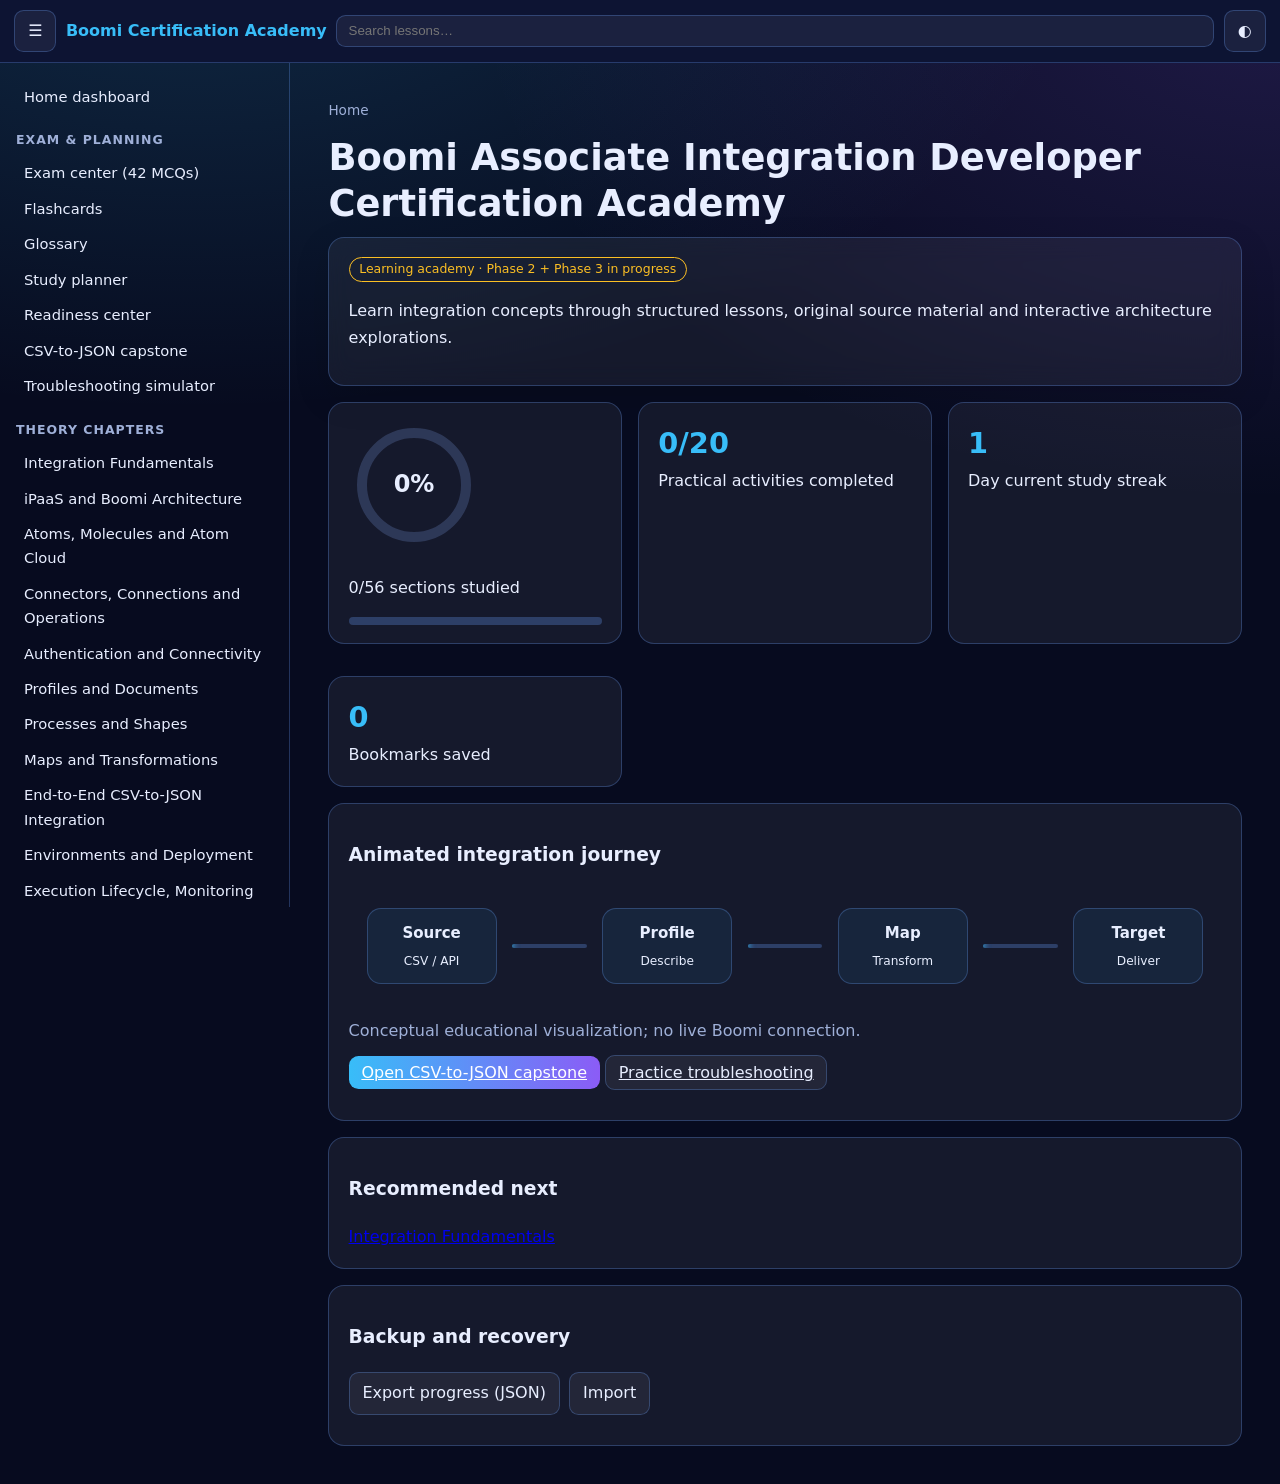
==== index.html @ 7ab82a77 "Add files via upload" ====
<!DOCTYPE html>
<html lang="en">
<head>
<meta charset="utf-8">
<meta name="viewport" content="width=device-width, initial-scale=1">
<title>Boomi Associate Integration Developer Certification Academy</title>
<style>
/* Responsive layout safeguards */
.view,.card,.grid>*{min-width:0;max-width:100%}
.view p,.view li,.card,.crumbs{overflow-wrap:anywhere;word-break:normal}
button,a,input,textarea{touch-action:manipulation}
button,.btn{min-height:42px}
@media(max-width:600px){.top{gap:.4rem;padding:.55rem}.brand{font-size:.9rem;max-width:44vw}#search{flex-basis:70px}.view{padding:1rem .85rem}.grid{grid-template-columns:minmax(0,1fr)}.card{padding:1rem}.row>*{max-width:100%}.src{font-size:.82rem}.lesson-grid{grid-template-columns:minmax(0,1fr)!important}.lesson-tools{display:grid;grid-template-columns:repeat(2,minmax(0,1fr))}.lesson-tools>*{width:100%}}
@media(min-width:601px) and (max-width:860px){.view{padding:1.2rem}.grid{grid-template-columns:repeat(auto-fit,minmax(190px,1fr))}}
@media(min-width:861px){.view{margin-inline:auto;width:100%}}
:focus-visible{outline:3px solid var(--a);outline-offset:3px}
body.focus-mode .side,body.focus-mode .top #search,body.focus-mode #menuBtn{display:none}
body.focus-mode .layout{display:block}body.focus-mode .view{max-width:900px;margin:auto}
body.reading-mode .top{position:relative}body.reading-mode .view{max-width:980px;margin:auto;padding-top:2rem}

/* Purposeful, low-amplitude motion. All motion yields to user preference. */
@keyframes rise-in{from{opacity:0;transform:translateY(9px)}to{opacity:1;transform:translateY(0)}}
@keyframes soft-pulse{0%,100%{box-shadow:0 0 0 rgba(56,189,248,0)}50%{box-shadow:0 0 24px rgba(56,189,248,.12)}}
.view>.card,.view>.grid{animation:rise-in .35s ease both}
.glass-card{background:linear-gradient(145deg,rgba(56,189,248,.09),rgba(139,92,246,.07));border:1px solid var(--bd);box-shadow:0 12px 36px rgba(0,0,0,.12);backdrop-filter:blur(12px)}
.flow .dot{animation:mv 4s linear infinite}
@media(prefers-reduced-motion:reduce){*,*::before,*::after{animation-duration:.01ms!important;animation-iteration-count:1!important;scroll-behavior:auto!important;transition-duration:.01ms!important}}
/* Smooth source-to-target pipeline; motion is disabled for reduced-motion users. */
.pipeline{display:flex;align-items:center;justify-content:center;gap:clamp(5px,1.2vw,18px);padding:18px;overflow:hidden;flex-wrap:nowrap}
.pipe-node{display:flex;flex-direction:column;align-items:center;justify-content:center;gap:5px;min-width:76px;max-width:130px;min-height:76px;padding:10px;border:1px solid var(--bd);border-radius:14px;background:rgba(56,189,248,.08);text-align:center;flex:0 1 130px}
.pipe-node b{font-size:clamp(.72rem,1.4vw,.94rem)}.pipe-node span{font-size:.76rem;color:var(--muted)}
.pipe-track{height:4px;min-width:18px;max-width:90px;flex:1;background:var(--bd);position:relative;overflow:hidden;border-radius:9px}
.pipe-track i{position:absolute;width:9px;height:9px;top:-2.5px;left:-10px;border-radius:50%;background:#38bdf8;box-shadow:0 0 8px rgba(56,189,248,.8);animation:pipe-travel 2.4s linear infinite}
.pipe-track i:nth-child(2){animation-delay:.8s}.pipe-track i:nth-child(3){animation-delay:1.6s}
@keyframes pipe-travel{to{left:calc(100% + 10px)}}
.sim-grid{grid-template-columns:repeat(auto-fit,minmax(min(100%,320px),1fr))}.sim-grid textarea{width:100%;max-width:100%;min-height:170px;font-family:ui-monospace,monospace;font-size:.9rem;line-height:1.5;resize:vertical}.code-output{white-space:pre-wrap;overflow-wrap:anywhere;max-width:100%;overflow:auto;padding:14px;border-radius:10px;background:rgba(0,0,0,.2);font-size:.84rem;line-height:1.5}.lab-card .planrow{display:flex;gap:12px;align-items:flex-start}.lab-card input{flex:0 0 auto;margin-top:4px}
@media(max-width:600px){.pipeline{gap:4px;padding:10px 4px}.pipe-node{min-width:0;flex:1;padding:7px 3px;min-height:66px}.pipe-node span{font-size:.65rem}.pipe-track{min-width:8px}.pipe-track i{width:6px;height:6px;top:-1px}.pipeline.card{padding-left:5px;padding-right:5px}}
@media(prefers-reduced-motion:reduce){.pipe-track i{animation:none;left:50%}}
.mapping-controls{display:grid;grid-template-columns:repeat(auto-fit,minmax(135px,1fr));gap:10px;margin:10px 0 16px}.mapping-controls label{display:grid;gap:5px;font-size:.85rem}.mapping-controls .inp{min-width:0;width:100%}
@media(max-width:600px){.pipe-node span{font-size:.56rem;white-space:nowrap;letter-spacing:-.2px}}

:root{--bg:#070b1f;--bg2:#0d1433;--card:rgba(255,255,255,.06);--bd:rgba(110,160,255,.28);--tx:#e8eeff;--mut:#9fb0d8;--a:#38bdf8;--b:#8b5cf6;--ok:#34d399;--warn:#fbbf24}
:root[data-theme=light]{--bg:#f3f6ff;--bg2:#fff;--card:#fff;--bd:#c7d4f5;--tx:#111936;--mut:#51608a}
*{box-sizing:border-box}
html{font-size:16px}
body{margin:0;font-family:system-ui,-apple-system,"Segoe UI",Roboto,Arial,sans-serif;line-height:1.65;color:var(--tx);background:var(--bg);overflow-x:hidden}
.bg{position:fixed;inset:0;z-index:-1;background:radial-gradient(900px 500px at 15% -10%,rgba(56,189,248,.18),transparent),radial-gradient(800px 500px at 100% 0,rgba(139,92,246,.18),transparent),var(--bg)}
.top{position:sticky;top:0;z-index:20;display:flex;gap:.6rem;align-items:center;padding:.6rem .9rem;background:var(--bg2);border-bottom:1px solid var(--bd)}
.brand{font-weight:700;color:var(--a);text-decoration:none;white-space:nowrap;overflow:hidden;text-overflow:ellipsis;min-width:0;flex:0 1 auto}
#search{flex:1 1 120px;min-width:0;padding:.45rem .7rem;border-radius:.6rem;border:1px solid var(--bd);background:var(--card);color:var(--tx)}
.btn{cursor:pointer;border:1px solid var(--bd);background:var(--card);color:var(--tx);border-radius:.6rem;padding:.45rem .8rem;font:inherit}
.btn:hover{border-color:var(--a)}
.btn.primary{background:linear-gradient(90deg,var(--a),var(--b));border:0;color:#fff}
.layout{display:flex;min-height:calc(100vh - 56px)}
.side{width:290px;flex:0 0 290px;padding:1rem;border-right:1px solid var(--bd);overflow-y:auto;max-height:calc(100vh - 56px);position:sticky;top:56px}
.side h4{margin:1rem 0 .3rem;font-size:.78rem;letter-spacing:.08em;text-transform:uppercase;color:var(--mut)}
.side a{display:block;padding:.35rem .5rem;border-radius:.5rem;color:var(--tx);text-decoration:none;font-size:.92rem;overflow-wrap:anywhere}
.side a:hover,.side a.on{background:var(--card);outline:1px solid var(--bd)}
.side a.done::after{content:" ¹3";color:var(--ok)}
.view{flex:1;min-width:0;padding:1.4rem clamp(1rem,3vw,2.4rem);max-width:1100px}
.view h1{margin:.2rem 0 .6rem;font-size:clamp(1.5rem,4vw,2.3rem);line-height:1.25;overflow-wrap:anywhere}
.card{background:var(--card);border:1px solid var(--bd);border-radius:1rem;padding:1.1rem 1.2rem;margin:0 0 1rem;overflow-wrap:anywhere}
.grid{display:grid;grid-template-columns:repeat(auto-fit,minmax(220px,1fr));gap:1rem}
.stat b{display:block;font-size:1.8rem;color:var(--a)}
.crumbs{font-size:.85rem;color:var(--mut)}
.tag{display:inline-block;padding:.1rem .6rem;border-radius:99px;border:1px solid var(--warn);color:var(--warn);font-size:.78rem}
.src{white-space:pre-wrap;overflow-wrap:anywhere;font:.88rem/1.6 ui-monospace,Consolas,monospace;max-height:60vh;overflow:auto;background:var(--bg2);border:1px solid var(--bd);border-radius:.7rem;padding:.9rem}
.imgs img{max-width:100%;height:auto;border:1px solid var(--bd);border-radius:.6rem;margin:.4rem 0;background:#fff}
.ring{width:130px;height:130px}
.flow{width:100%;height:auto}
.flow .dot{animation:mv 4s linear infinite}
@keyframes mv{from{transform:translateX(0)}to{transform:translateX(560px)}}
@media(prefers-reduced-motion:reduce){.flow .dot{animation:none}}
.row{display:flex;flex-wrap:wrap;gap:.6rem;margin:.8rem 0}
textarea{width:100%;min-height:110px;padding:.6rem;border-radius:.6rem;border:1px solid var(--bd);background:var(--card);color:var(--tx);font:inherit}
@media(max-width:860px){.side{position:fixed;left:0;top:56px;bottom:0;z-index:15;width:82%;max-width:320px;background:var(--bg2);transform:translateX(-105%);transition:transform .2s}.side.open{transform:none}}
/* Shared academy components */
.btn:focus-visible,.side a:focus-visible{outline:3px solid var(--a);outline-offset:2px}
.crumbs a{color:var(--a)}
.lesson-hero{padding:clamp(1rem,3vw,2rem);border-radius:1.2rem;background:linear-gradient(120deg,rgba(56,189,248,.13),rgba(139,92,246,.13));border:1px solid var(--bd);margin-bottom:1rem}
.lesson-grid{display:grid;grid-template-columns:repeat(2,minmax(0,1fr));gap:1rem}
.concept{border:1px solid var(--bd);border-radius:.85rem;padding:1rem;background:var(--card)}
.concept h3{margin-top:0;color:var(--a)}
.callout{border-left:4px solid var(--a);padding:.8rem 1rem;background:var(--card);border-radius:.4rem;margin:1rem 0}
.callout.warning{border-color:var(--warn)}
.pill{display:inline-flex;border:1px solid var(--bd);border-radius:99px;padding:.2rem .65rem;color:var(--mut);font-size:.82rem}
.breadcrumbs{display:flex;flex-wrap:wrap;gap:.4rem;color:var(--mut);font-size:.88rem;margin-bottom:.8rem}
.lesson-tools{display:flex;flex-wrap:wrap;gap:.5rem;margin:1rem 0}
.lesson-section{margin:1.2rem 0}
.architecture{display:grid;grid-template-columns:repeat(3,minmax(0,1fr));gap:.7rem;perspective:800px}
.arch-node{border:1px solid var(--bd);border-radius:.8rem;padding:1rem;text-align:center;background:var(--bg2);cursor:pointer;color:var(--tx);min-width:0;box-shadow:0 8px 22px rgba(0,0,0,.12);transition:transform .2s,border-color .2s}
.arch-node:hover,.arch-node[aria-pressed=true]{transform:translateY(-3px);border-color:var(--a)}
.arch-detail{margin-top:.8rem;min-height:90px}
.progress-track{height:8px;border-radius:9px;background:var(--bd);overflow:hidden}.progress-track span{display:block;height:100%;background:linear-gradient(90deg,var(--a),var(--b))}
.flowline{padding:1rem;border-radius:.8rem;background:var(--bg2);border:1px solid var(--bd);font-weight:650;text-align:center;overflow-wrap:anywhere}
.revision-mode .lesson-section,.revision-mode .lesson-hero,.revision-mode .callout{display:none}
.muted{color:var(--mut)}

/* Phase 6/7 additions: exam, flashcards, planner, readiness */
.opts{display:grid;gap:.6rem;margin-top:.8rem}
.opt{display:flex;gap:.6rem;align-items:flex-start;text-align:left;width:100%;padding:.8rem 1rem;border-radius:12px;border:1px solid rgba(120,150,220,.35);background:rgba(120,150,220,.08);color:inherit;font:inherit;line-height:1.5;cursor:pointer;overflow-wrap:anywhere}
.opt:hover,.opt:focus-visible{border-color:#38bdf8;outline:2px solid #38bdf8;outline-offset:1px}
.opt.sel{border-color:#8b5cf6;background:rgba(139,92,246,.18)}
.opt.right{border-color:#22c55e;background:rgba(34,197,94,.18)}
.opt.wrong{border-color:#ef4444;background:rgba(239,68,68,.16)}
.flashcard{min-height:12rem;cursor:pointer}
.planrow{display:flex;gap:.8rem;align-items:flex-start;margin:.5rem 0;overflow-wrap:anywhere}
.planrow input{margin-top:.35rem;width:1.2rem;height:1.2rem;flex:none}
.scorerow{display:flex;gap:1rem;align-items:center;justify-content:space-between;flex-wrap:wrap;padding:.6rem 0;border-bottom:1px solid rgba(120,150,220,.2)}
.scorerow label{flex:1 1 16rem}
.inp{padding:.6rem .8rem;border-radius:10px;border:1px solid rgba(120,150,220,.4);background:rgba(120,150,220,.1);color:inherit;font:inherit;max-width:100%}
input.inp[type=search]{width:100%;margin:.5rem 0 1rem}
.hubnav{margin:.5rem 0 1rem}
.callout{padding:.8rem 1rem;border-left:4px solid #38bdf8;background:rgba(56,189,248,.1);border-radius:8px;overflow-wrap:anywhere}
.row{flex-wrap:wrap}


/* Checkpoint 02: tutorial is a true single-frame slideshow; no duplicate thumbnail gallery. */
.tutorial-original-grid{display:none!important}
.tutorial-stage{width:100%;display:flex;justify-content:center;align-items:center;min-height:180px;padding:10px;background:var(--bg2);border:1px solid var(--bd);border-radius:12px}
.tutorial-stage img{display:block;width:100%;max-height:72vh;object-fit:contain;margin:0;transition:opacity .14s ease}
.tutorial-stage img.is-changing{opacity:.25}
.tutorial-player{min-width:0}
.tutorial-controls{display:grid;grid-template-columns:repeat(auto-fit,minmax(130px,1fr));gap:8px;margin:12px 0}
.tutorial-controls label{display:flex;align-items:center;gap:8px;flex-wrap:wrap}
@media(max-width:600px){.tutorial-stage{min-height:120px;padding:4px}.tutorial-stage img{max-height:62vh}.tutorial-controls{grid-template-columns:repeat(2,minmax(0,1fr))}}
@media(prefers-reduced-motion:reduce){.tutorial-stage img{transition:none!important}}
</style>
</head>
<body>
<script>
(function(){var F={"data/activities.json": "[\n {\n  \"id\": \"act01\",\n  \"number\": 1,\n  \"title\": \"Create Your Folders\",\n  \"titleNote\": \"title inferred from page text; verify\",\n  \"pdfPages\": [\n   15,\n   17\n  ],\n  \"sourceText\": \"source/text/act01.txt\",\n  \"status\": \"not-started\"\n },\n {\n  \"id\": \"act02\",\n  \"number\": 2,\n  \"title\": \"Install a Process\",\n  \"titleNote\": \"title inferred from page text; verify\",\n  \"pdfPages\": [\n   18,\n   22\n  ],\n  \"sourceText\": \"source/text/act02.txt\",\n  \"status\": \"not-started\"\n },\n {\n  \"id\": \"act03\",\n  \"number\": 3,\n  \"title\": \"Creating an Environment\",\n  \"titleNote\": \"title inferred from page text; verify\",\n  \"pdfPages\": [\n   25,\n   27\n  ],\n  \"sourceText\": \"source/text/act03.txt\",\n  \"status\": \"not-started\"\n },\n {\n  \"id\": \"act04\",\n  \"number\": 4,\n  \"title\": \"Setting up Test and Production Runtime Clouds\",\n  \"titleNote\": \"title inferred from page text; verify\",\n  \"pdfPages\": [\n   28,\n   32\n  ],\n  \"sourceText\": \"source/text/act04.txt\",\n  \"status\": \"not-started\"\n },\n {\n  \"id\": \"act05\",\n  \"number\": 5,\n  \"title\": \"Attaching the Runtime to an Environment\",\n  \"titleNote\": \"title inferred from page text; verify\",\n  \"pdfPages\": [\n   33,\n   36\n  ],\n  \"sourceText\": \"source/text/act05.txt\",\n  \"status\": \"not-started\"\n },\n {\n  \"id\": \"act06\",\n  \"number\": 6,\n  \"title\": \"Configuring the FTP Connector\",\n  \"titleNote\": \"title inferred from page text; verify\",\n  \"pdfPages\": [\n   42,\n   48\n  ],\n  \"sourceText\": \"source/text/act06.txt\",\n  \"status\": \"not-started\"\n },\n {\n  \"id\": \"act07\",\n  \"number\": 7,\n  \"title\": \"Creating the Disk Connector Operation\",\n  \"titleNote\": \"title inferred from page text; verify\",\n  \"pdfPages\": [\n   49,\n   53\n  ],\n  \"sourceText\": \"source/text/act07.txt\",\n  \"status\": \"not-started\"\n },\n {\n  \"id\": \"act08\",\n  \"number\": 8,\n  \"title\": \"Creating the Set Properties Step\",\n  \"titleNote\": \"title inferred from page text; verify\",\n  \"pdfPages\": [\n   62,\n   66\n  ],\n  \"sourceText\": \"source/text/act08.txt\",\n  \"status\": \"not-started\"\n },\n {\n  \"id\": \"act09\",\n  \"number\": 9,\n  \"title\": \"Testing the Process\",\n  \"titleNote\": \"title inferred from page text; verify\",\n  \"pdfPages\": [\n   67,\n   70\n  ],\n  \"sourceText\": \"source/text/act09.txt\",\n  \"status\": \"not-started\"\n },\n {\n  \"id\": \"act10\",\n  \"number\": 10,\n  \"title\": \"Create an XML Profile\",\n  \"titleNote\": \"title inferred from page text; verify\",\n  \"pdfPages\": [\n   77,\n   80\n  ],\n  \"sourceText\": \"source/text/act10.txt\",\n  \"status\": \"not-started\"\n },\n {\n  \"id\": \"act11\",\n  \"number\": 11,\n  \"title\": \"Create a Map Step\",\n  \"titleNote\": \"title inferred from page text; verify\",\n  \"pdfPages\": [\n   81,\n   83\n  ],\n  \"sourceText\": \"source/text/act11.txt\",\n  \"status\": \"not-started\"\n },\n {\n  \"id\": \"act12\",\n  \"number\": 12,\n  \"title\": \"Choose an Existing Profile (Map Source)\",\n  \"titleNote\": \"title inferred from page text; verify\",\n  \"pdfPages\": [\n   84,\n   86\n  ],\n  \"sourceText\": \"source/text/act12.txt\",\n  \"status\": \"not-started\"\n },\n {\n  \"id\": \"act13\",\n  \"number\": 13,\n  \"title\": \"Manually Create a Flat File Profile\",\n  \"titleNote\": \"title inferred from page text; verify\",\n  \"pdfPages\": [\n   87,\n   92\n  ],\n  \"sourceText\": \"source/text/act13.txt\",\n  \"status\": \"not-started\"\n },\n {\n  \"id\": \"act14\",\n  \"number\": 14,\n  \"title\": \"Map the Fields\",\n  \"titleNote\": \"title inferred from page text; verify\",\n  \"pdfPages\": [\n   93,\n   94\n  ],\n  \"sourceText\": \"source/text/act14.txt\",\n  \"status\": \"not-started\"\n },\n {\n  \"id\": \"act15\",\n  \"number\": 15,\n  \"title\": \"Set a Default Value\",\n  \"titleNote\": \"title inferred from page text; verify\",\n  \"pdfPages\": [\n   95,\n   96\n  ],\n  \"sourceText\": \"source/text/act15.txt\",\n  \"status\": \"not-started\"\n },\n {\n  \"id\": \"act16\",\n  \"number\": 16,\n  \"title\": \"Complete the Process\",\n  \"titleNote\": \"title inferred from page text; verify\",\n  \"pdfPages\": [\n   97,\n   98\n  ],\n  \"sourceText\": \"source/text/act16.txt\",\n  \"status\": \"not-started\"\n },\n {\n  \"id\": \"act17\",\n  \"number\": 17,\n  \"title\": \"Package a Process\",\n  \"titleNote\": \"title inferred from page text; verify\",\n  \"pdfPages\": [\n   102,\n   104\n  ],\n  \"sourceText\": \"source/text/act17.txt\",\n  \"status\": \"not-started\"\n },\n {\n  \"id\": \"act18\",\n  \"number\": 18,\n  \"title\": \"Deploy a Process\",\n  \"titleNote\": \"title inferred from page text; verify\",\n  \"pdfPages\": [\n   105,\n   108\n  ],\n  \"sourceText\": \"source/text/act18.txt\",\n  \"status\": \"not-started\"\n },\n {\n  \"id\": \"act19\",\n  \"number\": 19,\n  \"title\": \"Manually Execute a Process\",\n  \"titleNote\": \"title inferred from page text; verify\",\n  \"pdfPages\": [\n   109,\n   112\n  ],\n  \"sourceText\": \"source/text/act19.txt\",\n  \"status\": \"not-started\"\n },\n {\n  \"id\": \"act20\",\n  \"number\": 20,\n  \"title\": \"Undeploy a Process\",\n  \"titleNote\": \"title inferred from page text; verify\",\n  \"pdfPages\": [\n   113,\n   115\n  ],\n  \"sourceText\": \"source/text/act20.txt\",\n  \"status\": \"not-started\"\n }\n]", "data/chapters.json": "[\n {\n  \"id\": \"ch01\",\n  \"title\": \"Integration Fundamentals\",\n  \"pdfPages\": [\n   9,\n   10\n  ],\n  \"type\": \"theory\",\n  \"sourceText\": \"source/text/ch01.txt\",\n  \"status\": \"source-reviewed\"\n },\n {\n  \"id\": \"ch02\",\n  \"title\": \"iPaaS and Boomi Architecture\",\n  \"pdfPages\": [\n   11,\n   14\n  ],\n  \"type\": \"theory\",\n  \"sourceText\": \"source/text/ch02.txt\",\n  \"status\": \"source-reviewed\"\n },\n {\n  \"id\": \"ch03\",\n  \"title\": \"Atoms, Molecules and Atom Cloud\",\n  \"pdfPages\": [\n   23,\n   24\n  ],\n  \"type\": \"theory\",\n  \"sourceText\": \"source/text/ch03.txt\",\n  \"status\": \"source-reviewed\"\n },\n {\n  \"id\": \"ch04\",\n  \"title\": \"Connectors, Connections and Operations\",\n  \"pdfPages\": [\n   37,\n   39\n  ],\n  \"type\": \"theory\",\n  \"sourceText\": \"source/text/ch04.txt\",\n  \"status\": \"source-reviewed\"\n },\n {\n  \"id\": \"ch05\",\n  \"title\": \"Authentication and Connectivity\",\n  \"pdfPages\": [\n   40,\n   41\n  ],\n  \"type\": \"theory\",\n  \"sourceText\": \"source/text/ch05.txt\",\n  \"status\": \"source-reviewed\"\n },\n {\n  \"id\": \"ch06\",\n  \"title\": \"Profiles and Documents\",\n  \"pdfPages\": [\n   54,\n   58\n  ],\n  \"type\": \"theory\",\n  \"sourceText\": \"source/text/ch06.txt\",\n  \"status\": \"not-started\"\n },\n {\n  \"id\": \"ch07\",\n  \"title\": \"Processes and Shapes\",\n  \"pdfPages\": [\n   59,\n   61\n  ],\n  \"type\": \"theory\",\n  \"sourceText\": \"source/text/ch07.txt\",\n  \"status\": \"not-started\"\n },\n {\n  \"id\": \"ch08\",\n  \"title\": \"Maps and Transformations\",\n  \"pdfPages\": [\n   71,\n   73\n  ],\n  \"type\": \"theory\",\n  \"sourceText\": \"source/text/ch08.txt\",\n  \"status\": \"not-started\"\n },\n {\n  \"id\": \"ch09\",\n  \"title\": \"End-to-End CSV-to-JSON Integration\",\n  \"pdfPages\": [\n   74,\n   76\n  ],\n  \"type\": \"theory\",\n  \"sourceText\": \"source/text/ch09.txt\",\n  \"status\": \"not-started\"\n },\n {\n  \"id\": \"ch10\",\n  \"title\": \"Environments and Deployment\",\n  \"pdfPages\": [\n   99,\n   101\n  ],\n  \"type\": \"theory\",\n  \"sourceText\": \"source/text/ch10.txt\",\n  \"status\": \"not-started\"\n },\n {\n  \"id\": \"ch11\",\n  \"title\": \"Execution Lifecycle, Monitoring and Process Reporting\",\n  \"pdfPages\": [\n   116,\n   117\n  ],\n  \"type\": \"theory\",\n  \"sourceText\": \"source/text/ch11.txt\",\n  \"status\": \"not-started\"\n },\n {\n  \"id\": \"ch12\",\n  \"title\": \"Error Handling, Try/Catch, Retry, Testing and Debugging\",\n  \"pdfPages\": [\n   118,\n   120\n  ],\n  \"type\": \"theory\",\n  \"sourceText\": \"source/text/ch12.txt\",\n  \"status\": \"not-started\"\n },\n {\n  \"id\": \"ch13\",\n  \"title\": \"The Complete Integration Lifecycle\",\n  \"pdfPages\": [\n   121,\n   122\n  ],\n  \"type\": \"theory\",\n  \"sourceText\": \"source/text/ch13.txt\",\n  \"status\": \"not-started\"\n },\n {\n  \"id\": \"ch14\",\n  \"title\": \"Boomi vs TIBCO BW 5.x\",\n  \"pdfPages\": [\n   123,\n   125\n  ],\n  \"type\": \"theory\",\n  \"sourceText\": \"source/text/ch14.txt\",\n  \"status\": \"not-started\"\n },\n {\n  \"id\": \"ch15\",\n  \"title\": \"Troubleshooting Matrix\",\n  \"pdfPages\": [\n   126,\n   127\n  ],\n  \"type\": \"theory\",\n  \"sourceText\": \"source/text/ch15.txt\",\n  \"status\": \"not-started\"\n },\n {\n  \"id\": \"ch16\",\n  \"title\": \"Glossary and Important Terminology\",\n  \"pdfPages\": [\n   128,\n   134\n  ],\n  \"type\": \"theory\",\n  \"sourceText\": \"source/text/ch16.txt\",\n  \"status\": \"not-started\"\n },\n {\n  \"id\": \"ch17\",\n  \"title\": \"Interview Preparation and Revision\",\n  \"pdfPages\": [\n   135,\n   138\n  ],\n  \"type\": \"theory\",\n  \"sourceText\": \"source/text/ch17.txt\",\n  \"status\": \"not-started\"\n },\n {\n  \"id\": \"ch18\",\n  \"title\": \"Revision Cheat Sheets (Text)\",\n  \"pdfPages\": [\n   139,\n   140\n  ],\n  \"type\": \"theory\",\n  \"sourceText\": \"source/text/ch18.txt\",\n  \"status\": \"not-started\"\n },\n {\n  \"id\": \"ch19\",\n  \"title\": \"Eight Visual Flow Cheat Sheets\",\n  \"pdfPages\": [\n   141,\n   149\n  ],\n  \"type\": \"cheatsheet\",\n  \"sourceText\": \"source/text/ch19.txt\",\n  \"status\": \"not-started\"\n },\n {\n  \"id\": \"appA\",\n  \"title\": \"Appendix A: Source Discrepancies and Editorial Notes\",\n  \"pdfPages\": [\n   150,\n   152\n  ],\n  \"type\": \"appendix\",\n  \"sourceText\": \"source/text/appA.txt\",\n  \"status\": \"not-started\"\n },\n {\n  \"id\": \"cert01\",\n  \"title\": \"Certification scope and evidence\",\n  \"pdfPages\": [\n   153,\n   154\n  ],\n  \"type\": \"certification-supplement\",\n  \"sourceText\": \"source/text/cert01.txt\",\n  \"status\": \"not-started\"\n },\n {\n  \"id\": \"cert02\",\n  \"title\": \"Associate developer mental model\",\n  \"pdfPages\": [\n   155,\n   155\n  ],\n  \"type\": \"certification-supplement\",\n  \"sourceText\": \"source/text/cert02.txt\",\n  \"status\": \"not-started\"\n },\n {\n  \"id\": \"cert03\",\n  \"title\": \"Documents and document flow\",\n  \"pdfPages\": [\n   156,\n   156\n  ],\n  \"type\": \"certification-supplement\",\n  \"sourceText\": \"source/text/cert03.txt\",\n  \"status\": \"not-started\"\n },\n {\n  \"id\": \"cert04\",\n  \"title\": \"Profiles, maps and transformation\",\n  \"pdfPages\": [\n   157,\n   157\n  ],\n  \"type\": \"certification-supplement\",\n  \"sourceText\": \"source/text/cert04.txt\",\n  \"status\": \"not-started\"\n },\n {\n  \"id\": \"cert05\",\n  \"title\": \"Process shapes and control flow\",\n  \"pdfPages\": [\n   158,\n   158\n  ],\n  \"type\": \"certification-supplement\",\n  \"sourceText\": \"source/text/cert05.txt\",\n  \"status\": \"not-started\"\n },\n {\n  \"id\": \"cert06\",\n  \"title\": \"Properties and process properties\",\n  \"pdfPages\": [\n   159,\n   159\n  ],\n  \"type\": \"certification-supplement\",\n  \"sourceText\": \"source/text/cert06.txt\",\n  \"status\": \"not-started\"\n },\n {\n  \"id\": \"cert07\",\n  \"title\": \"Testing, debugging and process reporting\",\n  \"pdfPages\": [\n   160,\n   160\n  ],\n  \"type\": \"certification-supplement\",\n  \"sourceText\": \"source/text/cert07.txt\",\n  \"status\": \"not-started\"\n },\n {\n  \"id\": \"cert08\",\n  \"title\": \"Deployment and developer administration\",\n  \"pdfPages\": [\n   161,\n   161\n  ],\n  \"type\": \"certification-supplement\",\n  \"sourceText\": \"source/text/cert08.txt\",\n  \"status\": \"not-started\"\n },\n {\n  \"id\": \"cert09\",\n  \"title\": \"Connector configuration field guide\",\n  \"pdfPages\": [\n   162,\n   162\n  ],\n  \"type\": \"certification-supplement\",\n  \"sourceText\": \"source/text/cert09.txt\",\n  \"status\": \"not-started\"\n },\n {\n  \"id\": \"cert10\",\n  \"title\": \"Hands-on certification practice path\",\n  \"pdfPages\": [\n   163,\n   164\n  ],\n  \"type\": \"certification-supplement\",\n  \"sourceText\": \"source/text/cert10.txt\",\n  \"status\": \"not-started\"\n },\n {\n  \"id\": \"cert11\",\n  \"title\": \"Common mistakes and memory cues\",\n  \"pdfPages\": [\n   165,\n   165\n  ],\n  \"type\": \"certification-supplement\",\n  \"sourceText\": \"source/text/cert11.txt\",\n  \"status\": \"not-started\"\n },\n {\n  \"id\": \"cert12\",\n  \"title\": \"Seven-day intensive plan\",\n  \"pdfPages\": [\n   166,\n   166\n  ],\n  \"type\": \"certification-supplement\",\n  \"sourceText\": \"source/text/cert12.txt\",\n  \"status\": \"not-started\"\n },\n {\n  \"id\": \"cert13\",\n  \"title\": \"Practice examination instructions and original MCQs\",\n  \"pdfPages\": [\n   167,\n   172\n  ],\n  \"type\": \"certification-supplement\",\n  \"sourceText\": \"source/text/cert13.txt\",\n  \"status\": \"not-started\"\n },\n {\n  \"id\": \"cert14\",\n  \"title\": \"Scenario-based practical examination\",\n  \"pdfPages\": [\n   173,\n   174\n  ],\n  \"type\": \"certification-supplement\",\n  \"sourceText\": \"source/text/cert14.txt\",\n  \"status\": \"not-started\"\n },\n {\n  \"id\": \"cert15\",\n  \"title\": \"Readiness scorecard and final checklist\",\n  \"pdfPages\": [\n   175,\n   175\n  ],\n  \"type\": \"certification-supplement\",\n  \"sourceText\": \"source/text/cert15.txt\",\n  \"status\": \"not-started\"\n },\n {\n  \"id\": \"cert16\",\n  \"title\": \"Technical accuracy and version notes\",\n  \"pdfPages\": [\n   176,\n   176\n  ],\n  \"type\": \"certification-supplement\",\n  \"sourceText\": \"source/text/cert16.txt\",\n  \"status\": \"not-started\"\n }\n]\n", "data/glossary.json": "[\n {\n  \"term\": \"Atom\",\n  \"Definition\": \"Single-node runtime (newer docs: Runtime) that runs deployed processes on one machine.\",\n  \"Why it matters\": \"Processes only execute here, so an offline Atom means nothing runs.\",\n  \"Where in Boomi\": \"Manage > Atom Management; attached to an Environment.\",\n  \"Example\": \"DEV_ATOM installed on a Windows server.\",\n  \"TIBCO BW 5.x idea\": \"Engine / deployed application instance.\",\n  \"Equivalence\": \"Similar\",\n  \"Common mistake\": \"Thinking AtomSphere and Atom are the same thing.\",\n  \"Interview line\": \"AtomSphere is where I design and monitor; the Atom is where the process runs.\"\n },\n {\n  \"term\": \"Molecule\",\n  \"Definition\": \"Multi-node runtime cluster giving scale and failover (newer: Runtime cluster).\",\n  \"Why it matters\": \"Production workloads needing high availability use it.\",\n  \"Where in Boomi\": \"Chosen when the runtime is created.\",\n  \"Example\": \"Production Molecule with 3 nodes sharing storage.\",\n  \"TIBCO BW 5.x idea\": \"Fault-tolerant engine group.\",\n  \"Equivalence\": \"Partial\",\n  \"Common mistake\": \"Assuming a Molecule scales automatically without shared storage setup.\",\n  \"Interview line\": \"A Molecule is an Atom clustered across nodes for availability and throughput.\"\n },\n {\n  \"term\": \"Atom Cloud\",\n  \"Definition\": \"Boomi-hosted (or private) multi-tenant runtime cloud (newer: Runtime cloud).\",\n  \"Why it matters\": \"You skip installing and patching, but cannot read your local disk.\",\n  \"Where in Boomi\": \"Attach an Environment to a cloud runtime.\",\n  \"Example\": \"SaaS-to-SaaS flow on a trial account.\",\n  \"TIBCO BW 5.x idea\": \"No exact equivalent.\",\n  \"Equivalence\": \"None\",\n  \"Common mistake\": \"Using a Disk path with a cloud runtime.\",\n  \"Interview line\": \"Atom Cloud is a managed runtime; fine for API flows, not for local folders.\"\n },\n {\n  \"term\": \"AtomSphere\",\n  \"Definition\": \"The Boomi cloud platform and web UI for building, deploying and managing.\",\n  \"Why it matters\": \"Separates design plane (cloud) from data plane (runtime).\",\n  \"Where in Boomi\": \"Browser: Build, Deploy, Manage tabs.\",\n  \"Example\": \"Log in, open Build, create a process.\",\n  \"TIBCO BW 5.x idea\": \"Designer plus Administrator, combined in a browser.\",\n  \"Equivalence\": \"Partial\",\n  \"Common mistake\": \"Saying customer data is stored in AtomSphere.\",\n  \"Interview line\": \"Design and reports live in AtomSphere; business data stays on the runtime.\"\n },\n {\n  \"term\": \"Environment\",\n  \"Definition\": \"Logical stage (DEV, TEST, PROD) that runtimes attach to and packages deploy to.\",\n  \"Why it matters\": \"Keeps releases and settings separate per stage.\",\n  \"Where in Boomi\": \"Manage > Environments; classified Test or Production.\",\n  \"Example\": \"PROD environment with one Molecule.\",\n  \"TIBCO BW 5.x idea\": \"Domain / deployment target.\",\n  \"Equivalence\": \"Partial\",\n  \"Common mistake\": \"Treating the name as the classification; classification drives licensing.\",\n  \"Interview line\": \"An environment is the target of deployment and holds its own extensions.\"\n },\n {\n  \"term\": \"Packaged Component\",\n  \"Definition\": \"Versioned snapshot of a process and its dependencies, made for deployment.\",\n  \"Why it matters\": \"Gives a rollback point and an auditable release.\",\n  \"Where in Boomi\": \"Deploy > Packaged Components.\",\n  \"Example\": \"Version 1.0.0 of CustomerSync.\",\n  \"TIBCO BW 5.x idea\": \"EAR file (but cloud-stored).\",\n  \"Equivalence\": \"None\",\n  \"Common mistake\": \"Deploying without bumping the version or notes.\",\n  \"Interview line\": \"Build is the working copy; the Packaged Component is the release.\"\n },\n {\n  \"term\": \"Process\",\n  \"Definition\": \"Executable flow of shapes on a canvas; itself a component.\",\n  \"Why it matters\": \"It is the unit you build, deploy and monitor.\",\n  \"Where in Boomi\": \"Build tab, process canvas.\",\n  \"Example\": \"CSV to JSON process.\",\n  \"TIBCO BW 5.x idea\": \"Process definition.\",\n  \"Equivalence\": \"Similar\",\n  \"Common mistake\": \"Expecting variables to pass between shapes like BW.\",\n  \"Interview line\": \"A process pushes documents through shapes from Start to Stop.\"\n },\n {\n  \"term\": \"Connector\",\n  \"Definition\": \"Adapter type for a kind of system (Disk, HTTP Client, Database).\",\n  \"Why it matters\": \"Decides what you can talk to.\",\n  \"Where in Boomi\": \"Connector shape and Build palette.\",\n  \"Example\": \"Database V2 connector.\",\n  \"TIBCO BW 5.x idea\": \"Palette activity type.\",\n  \"Equivalence\": \"Similar\",\n  \"Common mistake\": \"Confusing connector with connection.\",\n  \"Interview line\": \"Connector is the type, connection is where and who, operation is what.\"\n },\n {\n  \"term\": \"Connection\",\n  \"Definition\": \"Component holding endpoint and credentials for one system.\",\n  \"Why it matters\": \"Central place for host, port and secrets; overridden by extensions.\",\n  \"Where in Boomi\": \"Build > Connection component.\",\n  \"Example\": \"CRM_REST_Conn with URL and Basic auth.\",\n  \"TIBCO BW 5.x idea\": \"Shared Resource (JDBC / HTTP connection).\",\n  \"Equivalence\": \"Similar\",\n  \"Common mistake\": \"Hard-coding passwords in a Message shape.\",\n  \"Interview line\": \"A connection stores the endpoint and credentials, encrypted.\"\n },\n {\n  \"term\": \"Operation\",\n  \"Definition\": \"Component defining the action (Get, Send, Query) and its profiles.\",\n  \"Why it matters\": \"Reusable by many processes; sets request and response shape.\",\n  \"Where in Boomi\": \"Build > Operation component.\",\n  \"Example\": \"HTTP GET /customers with a JSON response profile.\",\n  \"TIBCO BW 5.x idea\": \"Activity configuration tab.\",\n  \"Equivalence\": \"Partial\",\n  \"Common mistake\": \"Editing the operation but forgetting to repackage.\",\n  \"Interview line\": \"The operation says what to do and which profiles apply.\"\n },\n {\n  \"term\": \"Profile\",\n  \"Definition\": \"Component describing data structure: elements, types, repetition.\",\n  \"Why it matters\": \"A Map cannot see fields without it.\",\n  \"Where in Boomi\": \"Build > Profile (Flat File, XML, JSON, DB, EDI).\",\n  \"Example\": \"CustomerCSV and CustomerJSON.\",\n  \"TIBCO BW 5.x idea\": \"XSD / Data Format schema.\",\n  \"Equivalence\": \"Similar\",\n  \"Common mistake\": \"Declaring customer_id as Number and losing the quotes in JSON.\",\n  \"Interview line\": \"A profile is a blueprint; it holds no data.\"\n },\n {\n  \"term\": \"Document\",\n  \"Definition\": \"Unit of data flowing between shapes: payload plus metadata.\",\n  \"Why it matters\": \"Everything in Boomi is document-centric.\",\n  \"Where in Boomi\": \"Visible per shape in Test Mode and Process Reporting.\",\n  \"Example\": \"One CSV file read by Disk Get.\",\n  \"TIBCO BW 5.x idea\": \"Message / process data.\",\n  \"Equivalence\": \"Partial\",\n  \"Common mistake\": \"Assuming one row equals one document.\",\n  \"Interview line\": \"A document is what a shape processes; a record is a row inside it.\"\n },\n {\n  \"term\": \"Record\",\n  \"Definition\": \"One row or object inside a document.\",\n  \"Why it matters\": \"Splitting turns records into documents.\",\n  \"Where in Boomi\": \"Defined by the profile.\",\n  \"Example\": \"Row 102 in a 3-row CSV.\",\n  \"TIBCO BW 5.x idea\": \"Repeating element in data tree.\",\n  \"Equivalence\": \"Partial\",\n  \"Common mistake\": \"Counting records as documents in reports.\",\n  \"Interview line\": \"Splitting turns records into documents; combining reverses it.\"\n },\n {\n  \"term\": \"DDP\",\n  \"Definition\": \"Dynamic Document Property: a value that travels with one document.\",\n  \"Why it matters\": \"Keeps per-file facts like file name through a Map.\",\n  \"Where in Boomi\": \"Set Properties shape; Map functions.\",\n  \"Example\": \"src_name = orders_A.csv.\",\n  \"TIBCO BW 5.x idea\": \"Data kept with a message.\",\n  \"Equivalence\": \"None\",\n  \"Common mistake\": \"Using a DPP for per-document values.\",\n  \"Interview line\": \"DDP is per document, DPP is per execution.\"\n },\n {\n  \"term\": \"DPP\",\n  \"Definition\": \"Dynamic Process Property: one value shared by all documents in a run.\",\n  \"Why it matters\": \"Counters, batch IDs, flags.\",\n  \"Where in Boomi\": \"Set Properties shape.\",\n  \"Example\": \"fileCount incremented per document.\",\n  \"TIBCO BW 5.x idea\": \"Process / shared variable.\",\n  \"Equivalence\": \"Partial\",\n  \"Common mistake\": \"Expecting it to persist after the run (it does not unless persisted).\",\n  \"Interview line\": \"DPP is run-scoped and shared.\"\n },\n {\n  \"term\": \"Process Property\",\n  \"Definition\": \"Named, reusable properties component; values persist and can differ per environment.\",\n  \"Why it matters\": \"Stores last-run date or config.\",\n  \"Where in Boomi\": \"Build > Process Property component.\",\n  \"Example\": \"lastSuccessfulRun for incremental load.\",\n  \"TIBCO BW 5.x idea\": \"Global variable.\",\n  \"Equivalence\": \"Partial\",\n  \"Common mistake\": \"Treating it as run-only.\",\n  \"Interview line\": \"Process Properties persist and can be overridden by extensions.\"\n },\n {\n  \"term\": \"Extension\",\n  \"Definition\": \"Per-environment override of connection settings and properties.\",\n  \"Why it matters\": \"Same package behaves correctly in TEST and PROD.\",\n  \"Where in Boomi\": \"Manage > Environment Extensions.\",\n  \"Example\": \"Different SFTP host per environment.\",\n  \"TIBCO BW 5.x idea\": \"Global variables per deployment.\",\n  \"Equivalence\": \"Partial\",\n  \"Common mistake\": \"Forgetting to set them after deploying to PROD.\",\n  \"Interview line\": \"Extensions are why a package works in Test but fails in Prod when unset.\"\n },\n {\n  \"term\": \"Map\",\n  \"Definition\": \"Component linking a source profile to a destination profile with functions.\",\n  \"Why it matters\": \"Where fields are converted, cleaned and defaulted.\",\n  \"Where in Boomi\": \"Map shape; Build > Map.\",\n  \"Example\": \"CustomerCSV to CustomerJSON.\",\n  \"TIBCO BW 5.x idea\": \"Mapper / Transform XML.\",\n  \"Equivalence\": \"Partial\",\n  \"Common mistake\": \"Searching for XSLT-style transforms.\",\n  \"Interview line\": \"A visual field-to-field model with a function palette.\"\n },\n {\n  \"term\": \"Split Documents\",\n  \"Definition\": \"Data Process operation turning one document into many.\",\n  \"Why it matters\": \"Needed for per-record logic or one API call per record.\",\n  \"Where in Boomi\": \"Data Process shape.\",\n  \"Example\": \"3-row CSV becomes 3 documents.\",\n  \"TIBCO BW 5.x idea\": \"Iterate / loop group.\",\n  \"Equivalence\": \"None\",\n  \"Common mistake\": \"Splitting when the target accepts the whole file.\",\n  \"Interview line\": \"Splitting turns records into documents.\"\n },\n {\n  \"term\": \"Combine Documents\",\n  \"Definition\": \"Data Process operation merging many documents into one by profile.\",\n  \"Why it matters\": \"Builds a JSON array or batch file.\",\n  \"Where in Boomi\": \"Data Process shape.\",\n  \"Example\": \"3 objects become 1 array document.\",\n  \"TIBCO BW 5.x idea\": \"Aggregate / Mapper repeating node.\",\n  \"Equivalence\": \"None\",\n  \"Common mistake\": \"Combining without a matching profile.\",\n  \"Interview line\": \"Combining is the reverse of splitting.\"\n },\n {\n  \"term\": \"Try/Catch\",\n  \"Definition\": \"Shape that diverts failures on its Try path to a Catch path, with optional retry.\",\n  \"Why it matters\": \"Controls error handling and notification.\",\n  \"Where in Boomi\": \"Process canvas.\",\n  \"Example\": \"Wrap the ERP Send; Catch notifies.\",\n  \"TIBCO BW 5.x idea\": \"Catch / Rethrow.\",\n  \"Equivalence\": \"Similar\",\n  \"Common mistake\": \"Leaving Catch empty so the error is hidden.\",\n  \"Interview line\": \"Try/Catch handles errors but needs real handling.\"\n },\n {\n  \"term\": \"Process Reporting\",\n  \"Definition\": \"Execution list with status, time, runtime and counts.\",\n  \"Why it matters\": \"First stop for any incident.\",\n  \"Where in Boomi\": \"Manage > Process Reporting.\",\n  \"Example\": \"Filter by status Error.\",\n  \"TIBCO BW 5.x idea\": \"Administrator service instances.\",\n  \"Equivalence\": \"None\",\n  \"Common mistake\": \"Assuming Complete means every record was good.\",\n  \"Interview line\": \"I start at Process Reporting, then logs, then the failing shape.\"\n },\n {\n  \"term\": \"Document Tracking\",\n  \"Definition\": \"Per-document status and tracked fields visible in reporting.\",\n  \"Why it matters\": \"Proves a given order was sent.\",\n  \"Where in Boomi\": \"Process Reporting; tracked fields.\",\n  \"Example\": \"Search order number 5001.\",\n  \"TIBCO BW 5.x idea\": \"Audit tooling.\",\n  \"Equivalence\": \"None\",\n  \"Common mistake\": \"Expecting old content after retention expires.\",\n  \"Interview line\": \"Tracked fields make documents searchable.\"\n },\n {\n  \"term\": \"Test Mode\",\n  \"Definition\": \"Run an unsaved or undeployed process on a runtime and inspect each shape.\",\n  \"Why it matters\": \"Fast build-time debugging without deploying.\",\n  \"Where in Boomi\": \"Build tab, Test button.\",\n  \"Example\": \"View map output document.\",\n  \"TIBCO BW 5.x idea\": \"Designer tester.\",\n  \"Equivalence\": \"Partial\",\n  \"Common mistake\": \"Treating it as proof Production will work.\",\n  \"Interview line\": \"Test Mode is for build; the Test environment is for integration.\"\n },\n {\n  \"term\": \"Decision\",\n  \"Definition\": \"Shape comparing two values and routing documents to True or False.\",\n  \"Why it matters\": \"Simple validation and routing.\",\n  \"Where in Boomi\": \"Process canvas.\",\n  \"Example\": \"If email is empty go False.\",\n  \"TIBCO BW 5.x idea\": \"Transition condition.\",\n  \"Equivalence\": \"Partial\",\n  \"Common mistake\": \"Confusing it with Branch.\",\n  \"Interview line\": \"Decision is a conditional split; Branch is a fan-out.\"\n }\n]", "data/images.json": "{\"6\": [\"assets/images/img-006-000.jpg\", \"assets/images/img-006-001.png\"], \"16\": [\"assets/images/img-016-007.png\", \"assets/images/img-016-008.png\"], \"17\": [\"assets/images/img-017-010.png\", \"assets/images/img-017-011.png\", \"assets/images/img-017-012.png\"], \"19\": [\"assets/images/img-019-017.png\", \"assets/images/img-019-018.png\"], \"20\": [\"assets/images/img-020-020.png\", \"assets/images/img-020-021.png\"], \"21\": [\"assets/images/img-021-023.png\", \"assets/images/img-021-024.png\", \"assets/images/img-021-025.png\"], \"22\": [\"assets/images/img-022-027.png\", \"assets/images/img-022-028.jpg\"], \"26\": [\"assets/images/img-026-033.png\", \"assets/images/img-026-034.png\"], \"27\": [\"assets/images/img-027-036.png\", \"assets/images/img-027-037.png\", \"assets/images/img-027-038.png\", \"assets/images/img-027-039.png\"], \"29\": [\"assets/images/img-029-044.png\", \"assets/images/img-029-045.png\"], \"30\": [\"assets/images/img-030-047.png\", \"assets/images/img-030-048.png\"], \"31\": [\"assets/images/img-031-050.png\", \"assets/images/img-031-051.png\"], \"32\": [\"assets/images/img-032-053.png\", \"assets/images/img-032-054.png\"], \"34\": [\"assets/images/img-034-059.png\", \"assets/images/img-034-060.png\"], \"35\": [\"assets/images/img-035-062.png\", \"assets/images/img-035-063.png\"], \"36\": [\"assets/images/img-036-065.png\"], \"43\": [\"assets/images/img-043-070.png\"], \"44\": [\"assets/images/img-044-072.png\"], \"45\": [\"assets/images/img-045-074.png\", \"assets/images/img-045-075.png\", \"assets/images/img-045-076.png\"], \"46\": [\"assets/images/img-046-078.png\", \"assets/images/img-046-079.png\"], \"47\": [\"assets/images/img-047-081.png\", \"assets/images/img-047-082.png\"], \"48\": [\"assets/images/img-048-084.png\"], \"50\": [\"assets/images/img-050-089.png\", \"assets/images/img-050-090.png\"], \"51\": [\"assets/images/img-051-092.png\", \"assets/images/img-051-093.png\", \"assets/images/img-051-094.png\"], \"52\": [\"assets/images/img-052-096.png\", \"assets/images/img-052-097.png\"], \"53\": [\"assets/images/img-053-099.png\", \"assets/images/img-053-100.png\", \"assets/images/img-053-101.png\"], \"63\": [\"assets/images/img-063-106.png\", \"assets/images/img-063-107.png\", \"assets/images/img-063-108.png\"], \"64\": [\"assets/images/img-064-110.png\", \"assets/images/img-064-111.png\"], \"65\": [\"assets/images/img-065-113.png\", \"assets/images/img-065-114.png\"], \"66\": [\"assets/images/img-066-116.png\", \"assets/images/img-066-117.png\"], \"68\": [\"assets/images/img-068-122.png\", \"assets/images/img-068-123.png\", \"assets/images/img-068-124.jpg\"], \"69\": [\"assets/images/img-069-126.png\", \"assets/images/img-069-127.png\"], \"70\": [\"assets/images/img-070-129.png\"], \"78\": [\"assets/images/img-078-134.png\", \"assets/images/img-078-135.png\", \"assets/images/img-078-136.png\"], \"79\": [\"assets/images/img-079-138.png\", \"assets/images/img-079-139.png\"], \"80\": [\"assets/images/img-080-141.png\", \"assets/images/img-080-142.png\"], \"82\": [\"assets/images/img-082-147.png\", \"assets/images/img-082-148.png\"], \"83\": [\"assets/images/img-083-150.jpg\"], \"85\": [\"assets/images/img-085-155.png\", \"assets/images/img-085-156.png\"], \"86\": [\"assets/images/img-086-158.png\"], \"88\": [\"assets/images/img-088-163.png\", \"assets/images/img-088-164.png\"], \"89\": [\"assets/images/img-089-166.png\"], \"90\": [\"assets/images/img-090-168.png\", \"assets/images/img-090-169.png\", \"assets/images/img-090-170.png\"], \"91\": [\"assets/images/img-091-172.png\", \"assets/images/img-091-173.png\"], \"92\": [\"assets/images/img-092-175.png\", \"assets/images/img-092-176.png\"], \"94\": [\"assets/images/img-094-181.png\"], \"96\": [\"assets/images/img-096-186.png\", \"assets/images/img-096-187.png\", \"assets/images/img-096-188.png\"], \"98\": [\"assets/images/img-098-193.png\", \"assets/images/img-098-194.png\", \"assets/images/img-098-195.png\"], \"103\": [\"assets/images/img-103-200.png\", \"assets/images/img-103-201.png\"], \"104\": [\"assets/images/img-104-203.png\", \"assets/images/img-104-204.png\", \"assets/images/img-104-205.png\"], \"106\": [\"assets/images/img-106-210.png\", \"assets/images/img-106-211.png\"], \"107\": [\"assets/images/img-107-213.png\", \"assets/images/img-107-214.png\"], \"108\": [\"assets/images/img-108-216.png\", \"assets/images/img-108-217.png\"], \"110\": [\"assets/images/img-110-222.png\", \"assets/images/img-110-223.png\"], \"111\": [\"assets/images/img-111-225.png\", \"assets/images/img-111-226.png\", \"assets/images/img-111-227.png\", \"assets/images/img-111-228.png\"], \"112\": [\"assets/images/img-112-230.png\"], \"114\": [\"assets/images/img-114-235.png\", \"assets/images/img-114-236.png\"], \"115\": [\"assets/images/img-115-238.png\"]}", "data/labs.json": "[\n {\"id\":\"act01\",\"objective\":\"Create the Integration Essentials root folder and the #Connections subfolder in Component Explorer.\",\"prerequisites\":\"Access to the Boomi training account and Component Explorer.\",\"expected\":\"Both folders are saved and visible in the component tree, ready to organize course components.\",\"mistakes\":[\"Creating #Connections outside the intended root folder.\",\"Using a different folder name that later steps cannot find.\"]},\n {\"id\":\"act02\",\"objective\":\"Install the #Connections and Converting Account Information to Excel processes from the Process Library into their designated folders.\",\"prerequisites\":\"Activity 1 folders; training account with Education Services Process Library access.\",\"expected\":\"The #Connections process is in #Connections and Converting Account Information to Excel is in Integration Essentials.\",\"mistakes\":[\"Not enabling Education Services in the library filter.\",\"Choosing the wrong installation folder.\"]},\n {\"id\":\"act03\",\"objective\":\"Create Test and Production environments and assign the matching environment classifications.\",\"prerequisites\":\"Access to Manage / Runtime Management.\",\"expected\":\"Two environments exist: Test classified as Test and Production classified as Production.\",\"mistakes\":[\"Naming an environment correctly but leaving its classification incorrect.\",\"Creating duplicate environments after the first-time welcome dialog has disappeared.\"]},\n {\"id\":\"act04\",\"objective\":\"Create Basic Runtime Cloud attachments for Test and Production using the regional cloud choices in the training guide.\",\"prerequisites\":\"Activity 3 environments and access to Runtime Management.\",\"expected\":\"Test Training Cloud and Production Training Cloud are listed as available runtime cloud attachments.\",\"mistakes\":[\"Selecting the wrong regional cloud for the environment.\",\"Assuming the new attachment failed when the list simply needs a refresh.\"]},\n {\"id\":\"act05\",\"objective\":\"Attach Test Training Cloud to Test and Production Training Cloud to Production.\",\"prerequisites\":\"Activities 3–4; both environments and both runtime cloud attachments exist.\",\"expected\":\"Each environment shows its corresponding runtime cloud attachment.\",\"mistakes\":[\"Cross-attaching the Test and Production clouds.\",\"Leaving an environment without its intended attachment.\"]},\n {\"id\":\"act06\",\"objective\":\"Configure the process Start step to use the FTP connector with Query and the Boomi Training (FTP) connection and imported operation.\",\"prerequisites\":\"Activity 2 installed process and FTP connection; Activity 5 training runtime attachment.\",\"expected\":\"The Start step is configured as Connector / FTP / Query with the selected connection and saved Account XML Get operation.\",\"mistakes\":[\"Choosing a different Start type or FTP action.\",\"Skipping operation import or not saving the operation name and error-response option.\"]},\n {\"id\":\"act07\",\"objective\":\"Configure the Disk connector Create action with Work Directory and a Write Unique Disk operation.\",\"prerequisites\":\"Activity 2 #Connections components and Activity 5 Test runtime attachment.\",\"expected\":\"Disk connector references Work Directory and the saved Write Unique operation with the source guide's options.\",\"mistakes\":[\"Selecting the wrong runtime in the import wizard.\",\"Forgetting Create Directory or the specified file-exists behavior.\"]},\n {\"id\":\"act08\",\"objective\":\"Add a Set Properties shape and set the Disk File Name property to a static value used later in the process.\",\"prerequisites\":\"Installed Converting Account Information to Excel process and its Disk connector.\",\"expected\":\"The Set Properties step contains the Disk File Name property with the configured value and is saved on the canvas.\",\"mistakes\":[\"Selecting a property from the wrong connector.\",\"Adding the property but leaving its value unset.\"]},\n {\"id\":\"act09\",\"objective\":\"Run the process in Test mode, inspect step-level results and export the XML connection data as account.xml.\",\"prerequisites\":\"Configured process, Test Training Cloud and source guide's test data/connection setup.\",\"expected\":\"Test Results show step outcomes and account.xml is saved locally from the document viewer.\",\"mistakes\":[\"Using an unintended runtime.\",\"Copying formatted rather than raw document content when the guide says to turn Formatted View off.\",\"Ignoring the documented Test mode limits (100 documents and 10 MB for a connector call in this guide).\"]},\n {\"id\":\"act10\",\"objective\":\"Create an XML profile by importing the account.xml sample produced in Activity 9.\",\"prerequisites\":\"Activity 9 completed; account.xml available locally.\",\"expected\":\"A saved XML profile named Account XML displays the imported fields.\",\"mistakes\":[\"Selecting the wrong source file.\",\"Leaving the imported profile unsaved or with an unclear name.\"]},\n {\"id\":\"act11\",\"objective\":\"Add a Map step and create a new map component named Account XML to CSV.\",\"prerequisites\":\"Process canvas and Activity 10 Account XML profile.\",\"expected\":\"The process contains a Map step referencing a saved map component named Account XML to CSV.\",\"mistakes\":[\"Adding the Map step but not creating/saving its map component.\",\"Using an inconsistent map name that is hard to identify later.\"]},\n {\"id\":\"act12\",\"objective\":\"Select the existing Account XML profile as the source profile in the map.\",\"prerequisites\":\"Activity 10 XML profile and Activity 11 map component.\",\"expected\":\"The map source displays the generated field list from the Account XML profile and the map is saved.\",\"mistakes\":[\"Selecting a different profile type or similarly named profile.\",\"Leaving the source profile unselected.\"]},\n {\"id\":\"act13\",\"objective\":\"Create the Account CSV destination Flat File profile with column headers, delimited file type, comma delimiter and double-quote text qualifier.\",\"prerequisites\":\"Activity 11 map and Activity 12 source profile.\",\"expected\":\"The destination profile is saved with the specified file options and data elements.\",\"mistakes\":[\"Forgetting Use Column Headers.\",\"Choosing the wrong delimiter or text qualifier.\"]},\n {\"id\":\"act14\",\"objective\":\"Map the source XML fields to the Account CSV destination fields using the source mapping table.\",\"prerequisites\":\"Activities 10–13 source and destination profiles plus Account XML to CSV map.\",\"expected\":\"CompanyID→AccountID, CompanyName→AccountName, StreetAddress1→Address1, StreetAddress2→Address2, City→City, State→State, PostalCode→Zip are linked.\",\"mistakes\":[\"Mapping a source field to the wrong destination element.\",\"Leaving a required field unmapped without an intentional rule.\"]},\n {\"id\":\"act15\",\"objective\":\"Set the destination Status field's default value to 1 in the map.\",\"prerequisites\":\"Activity 14 field mapping and destination profile containing Status.\",\"expected\":\"The destination element shows Status (1) and the map and process are saved.\",\"mistakes\":[\"Setting a source value rather than the destination default.\",\"Forgetting to save the map and process after setting the default.\"]},\n {\"id\":\"act16\",\"objective\":\"Complete the process canvas by placing the Map step in the intended flow and adding a Stop step.\",\"prerequisites\":\"Activities 11–15 map and profiles configured.\",\"expected\":\"The process flow includes the configured Map step followed by Stop and is saved.\",\"mistakes\":[\"Leaving the Map disconnected from the process path.\",\"Omitting the Stop step or failing to save the canvas.\"]},\n {\"id\":\"act17\",\"objective\":\"Create a Packaged Component for the completed process with the source guide's version, package notes and sharing choice.\",\"prerequisites\":\"Activity 16 completed process saved in Build.\",\"expected\":\"The platform confirms successful creation and the package is visible in Packaged Components.\",\"mistakes\":[\"Entering a version format that does not follow the training instruction.\",\"Omitting package notes or choosing an unintended sharing setting.\"]},\n {\"id\":\"act18\",\"objective\":\"Deploy the packaged process to the Production environment and verify the deployment entry.\",\"prerequisites\":\"Activity 17 packaged component; Production environment and attachment created in Activities 3–5.\",\"expected\":\"Deployment completes successfully and the process appears on the Deployments page for Production.\",\"mistakes\":[\"Selecting the wrong environment or package version.\",\"Skipping the review step or assuming package creation itself deploys the process.\"]},\n {\"id\":\"act19\",\"objective\":\"Manually execute the process on Production Training Cloud and inspect Process Reporting and execution logs.\",\"prerequisites\":\"Activity 18 deployment; Production Training Cloud attached and process available.\",\"expected\":\"A manual execution is visible in Process Reporting and its logs show step-level execution information.\",\"mistakes\":[\"Selecting the wrong runtime or process.\",\"Not refreshing the report or opening the execution logs to inspect details.\"]},\n {\"id\":\"act20\",\"objective\":\"Undeploy the process after training to release runtime resources while retaining its packaged component.\",\"prerequisites\":\"Activity 18 deployment and Activity 19 execution review complete; confirm it is safe to remove the deployment.\",\"expected\":\"The process is removed from Deployments and remains available as a Packaged Component.\",\"mistakes\":[\"Undeploying the wrong process or environment.\",\"Confusing undeploying a deployment with deleting the packaged component.\"]}\n]\n", "data/questions.json": "[\n {\n  \"id\": \"Q1\",\n  \"n\": 1,\n  \"stem\": \"Which Boomi object executes a deployed process?\",\n  \"choices\": [\n   \"Component Explorer\",\n   \"Runtime\",\n   \"Profile\",\n   \"Map\"\n  ],\n  \"answer\": \"B\",\n  \"explanation\": \"A Component Explorer organizes reusable components. A profile describes data structure, and a map defines transformation. The runtime executes deployed processes.\",\n  \"source\": \"Original practice question, PDF pages 167–172 (not an official exam item)\"\n },\n {\n  \"id\": \"Q2\",\n  \"n\": 2,\n  \"stem\": \"Which statement best distinguishes a connector, connection and operation?\",\n  \"choices\": [\n   \"Connector is the endpoint; connection is the action; operation is the adapter\",\n   \"Connector is the adapter type; connection stores endpoint/access settings; operation defines the action\",\n   \"They are three names for the same object\",\n   \"Operation stores the runtime schedule\"\n  ],\n  \"answer\": \"B\",\n  \"explanation\": \"The connector identifies the technology/application; the connection contains endpoint/access details; the operation specifies the action and request/response behavior.\",\n  \"source\": \"Original practice question, PDF pages 167–172 (not an official exam item)\"\n },\n {\n  \"id\": \"Q3\",\n  \"n\": 3,\n  \"stem\": \"What is the primary purpose of a profile?\",\n  \"choices\": [\n   \"To deploy a process\",\n   \"To describe the structure or format of a document\",\n   \"To store runtime logs\",\n   \"To authenticate to an API\"\n  ],\n  \"answer\": \"B\",\n  \"explanation\": \"Profiles describe data layout. Maps transform between profiles; deployment and authentication are separate concerns.\",\n  \"source\": \"Original practice question, PDF pages 167–172 (not an official exam item)\"\n },\n {\n  \"id\": \"Q4\",\n  \"n\": 4,\n  \"stem\": \"A source file contains 50 customer rows. What should you avoid assuming?\",\n  \"choices\": [\n   \"It is a file document\",\n   \"The file may contain multiple records\",\n   \"One file must always equal one business record\",\n   \"A profile can describe its structure\"\n  ],\n  \"answer\": \"C\",\n  \"explanation\": \"A document is the processing unit, but it can contain multiple records. Splitting or processing can change document count.\",\n  \"source\": \"Original practice question, PDF pages 167–172 (not an official exam item)\"\n },\n {\n  \"id\": \"Q5\",\n  \"n\": 5,\n  \"stem\": \"Which shape is best for mutually exclusive true/false routing?\",\n  \"choices\": [\n   \"Branch\",\n   \"Decision\",\n   \"Map\",\n   \"Stop\"\n  ],\n  \"answer\": \"B\",\n  \"explanation\": \"Decision evaluates a condition and routes accordingly. Branch fans out into multiple paths.\",\n  \"source\": \"Original practice question, PDF pages 167–172 (not an official exam item)\"\n },\n {\n  \"id\": \"Q6\",\n  \"n\": 6,\n  \"stem\": \"Which shape is appropriate when the same document must go to two independent downstream systems?\",\n  \"choices\": [\n   \"Decision\",\n   \"Branch\",\n   \"Stop\",\n   \"Profile\"\n  ],\n  \"answer\": \"B\",\n  \"explanation\": \"Branch provides fan-out. A Decision chooses one conditional route.\",\n  \"source\": \"Original practice question, PDF pages 167–172 (not an official exam item)\"\n },\n {\n  \"id\": \"Q7\",\n  \"n\": 7,\n  \"stem\": \"Where should an environment-specific endpoint be configured when extensions are supported?\",\n  \"choices\": [\n   \"Hard-coded in every Map function\",\n   \"As a deployment extension value\",\n   \"In a sample input file\",\n   \"In the PDF footer\"\n  ],\n  \"answer\": \"B\",\n  \"explanation\": \"Extensions allow supported settings to vary by deployment environment while preserving the process design.\",\n  \"source\": \"Original practice question, PDF pages 167–172 (not an official exam item)\"\n },\n {\n  \"id\": \"Q8\",\n  \"n\": 8,\n  \"stem\": \"What is a Dynamic Document Property most suited to?\",\n  \"choices\": [\n   \"Storing context associated with a particular document\",\n   \"Storing a platform user's password\",\n   \"Defining the process canvas\",\n   \"Creating an environment\"\n  ],\n  \"answer\": \"A\",\n  \"explanation\": \"Dynamic Document Properties carry document-specific runtime values. They differ from Dynamic Process Properties.\",\n  \"source\": \"Original practice question, PDF pages 167–172 (not an official exam item)\"\n },\n {\n  \"id\": \"Q9\",\n  \"n\": 9,\n  \"stem\": \"Which statement about Test Mode is safest?\",\n  \"choices\": [\n   \"It never changes external data\",\n   \"It is a harmless simulation\",\n   \"It executes the configured process and can perform real actions\",\n   \"It is identical to deploying to Production\"\n  ],\n  \"answer\": \"C\",\n  \"explanation\": \"Test Mode executes actual configured actions. Use safe test systems and data.\",\n  \"source\": \"Original practice question, PDF pages 167–172 (not an official exam item)\"\n },\n {\n  \"id\": \"Q10\",\n  \"n\": 10,\n  \"stem\": \"Where do you normally investigate a deployed execution and its logs?\",\n  \"choices\": [\n   \"Profile editor\",\n   \"Process Reporting\",\n   \"Component Explorer only\",\n   \"Map function palette\"\n  ],\n  \"answer\": \"B\",\n  \"explanation\": \"Process Reporting is the operational view for executions and related document/log information, subject to retention and availability.\",\n  \"source\": \"Original practice question, PDF pages 167–172 (not an official exam item)\"\n },\n {\n  \"id\": \"Q11\",\n  \"n\": 11,\n  \"stem\": \"A process fails at the HTTP Send connector. What is the best first diagnostic approach?\",\n  \"choices\": [\n   \"Rewrite the entire process\",\n   \"Inspect the failing step, error detail, endpoint/authentication and request payload\",\n   \"Delete the source profile\",\n   \"Change every extension value\"\n  ],\n  \"answer\": \"B\",\n  \"explanation\": \"Start with the failing step and first meaningful error, then verify endpoint, credentials, request profile and actual payload.\",\n  \"source\": \"Original practice question, PDF pages 167–172 (not an official exam item)\"\n },\n {\n  \"id\": \"Q12\",\n  \"n\": 12,\n  \"stem\": \"What does a Map component primarily do?\",\n  \"choices\": [\n   \"Transform data from source structure to destination structure\",\n   \"Attach a runtime to an environment\",\n   \"Schedule a process\",\n   \"Display execution logs\"\n  ],\n  \"answer\": \"A\",\n  \"explanation\": \"A Map defines field mappings and functions between source and destination profiles.\",\n  \"source\": \"Original practice question, PDF pages 167–172 (not an official exam item)\"\n },\n {\n  \"id\": \"Q13\",\n  \"n\": 13,\n  \"stem\": \"A target field is mandatory but the source may omit it. What is the best design decision?\",\n  \"choices\": [\n   \"Guess a value in every case\",\n   \"Define a business-approved default or reject the document\",\n   \"Ignore the target requirement\",\n   \"Delete the destination field\"\n  ],\n  \"answer\": \"B\",\n  \"explanation\": \"A default must reflect an agreed business rule. Otherwise reject or route invalid data rather than inventing values.\",\n  \"source\": \"Original practice question, PDF pages 167–172 (not an official exam item)\"\n },\n {\n  \"id\": \"Q14\",\n  \"n\": 14,\n  \"stem\": \"What is the most important risk when editing a shared connection component?\",\n  \"choices\": [\n   \"It changes only the currently open process\",\n   \"It may affect other processes that reuse it\",\n   \"It deletes all runtime logs\",\n   \"It changes the profile schema automatically\"\n  ],\n  \"answer\": \"B\",\n  \"explanation\": \"Components are reusable. Check dependencies before modifying shared components.\",\n  \"source\": \"Original practice question, PDF pages 167–172 (not an official exam item)\"\n },\n {\n  \"id\": \"Q15\",\n  \"n\": 15,\n  \"stem\": \"Which is the correct release sequence?\",\n  \"choices\": [\n   \"Execute, build, package, deploy\",\n   \"Build, package, deploy, execute, monitor\",\n   \"Deploy, build, monitor, package\",\n   \"Package, execute, build, deploy\"\n  ],\n  \"answer\": \"B\",\n  \"explanation\": \"Build changes design; package creates a versioned release; deploy installs it; execute runs it; monitor verifies results.\",\n  \"source\": \"Original practice question, PDF pages 167–172 (not an official exam item)\"\n },\n {\n  \"id\": \"Q16\",\n  \"n\": 16,\n  \"stem\": \"A Disk connector points to a path that exists on a developer laptop, but the process runs on a remote runtime. What is likely wrong?\",\n  \"choices\": [\n   \"Disk paths are evaluated on the runtime machine\",\n   \"Disk only supports JSON\",\n   \"The Map has to be renamed\",\n   \"The process cannot use folders\"\n  ],\n  \"answer\": \"A\",\n  \"explanation\": \"The runtime accesses its own filesystem and reachable paths, not automatically the developer's local disk.\",\n  \"source\": \"Original practice question, PDF pages 167–172 (not an official exam item)\"\n },\n {\n  \"id\": \"Q17\",\n  \"n\": 17,\n  \"stem\": \"Which data should be used to validate a flat-file profile?\",\n  \"choices\": [\n   \"Only the filename\",\n   \"Representative sample files including edge cases\",\n   \"A screenshot of the canvas only\",\n   \"The deployment version label\"\n  ],\n  \"answer\": \"B\",\n  \"explanation\": \"The profile must match real delimiters, qualifiers, headers, field order and data types.\",\n  \"source\": \"Original practice question, PDF pages 167–172 (not an official exam item)\"\n },\n {\n  \"id\": \"Q18\",\n  \"n\": 18,\n  \"stem\": \"What is a likely cause of a mapping conversion failure?\",\n  \"choices\": [\n   \"Source value format does not match the target type or conversion expectation\",\n   \"Process folder has a descriptive name\",\n   \"Runtime is Online\",\n   \"The process has a Stop shape\"\n  ],\n  \"answer\": \"A\",\n  \"explanation\": \"Inspect the source value, data type, date/number format and map function configuration.\",\n  \"source\": \"Original practice question, PDF pages 167–172 (not an official exam item)\"\n },\n {\n  \"id\": \"Q19\",\n  \"n\": 19,\n  \"stem\": \"Which best describes an Operation component?\",\n  \"choices\": [\n   \"It defines a specific action against the endpoint, such as Get or Query\",\n   \"It is the runtime engine\",\n   \"It is a document tracking field\",\n   \"It is the process schedule\"\n  ],\n  \"answer\": \"A\",\n  \"explanation\": \"The operation configures the action and often the request/response profile.\",\n  \"source\": \"Original practice question, PDF pages 167–172 (not an official exam item)\"\n },\n {\n  \"id\": \"Q20\",\n  \"n\": 20,\n  \"stem\": \"A customer has no email. The business rule says such records must not reach ERP. What should you build?\",\n  \"choices\": [\n   \"A Branch to send it to ERP anyway\",\n   \"A Decision or validation route to a reject path\",\n   \"A default fake email\",\n   \"A runtime cluster\"\n  ],\n  \"answer\": \"B\",\n  \"explanation\": \"Use a condition to separate valid and invalid documents and preserve rejection details.\",\n  \"source\": \"Original practice question, PDF pages 167–172 (not an official exam item)\"\n },\n {\n  \"id\": \"Q21\",\n  \"n\": 21,\n  \"stem\": \"Which is the safest approach to a production deployment?\",\n  \"choices\": [\n   \"Use developer credentials in the process\",\n   \"Verify package version, target environment, extensions and smoke test\",\n   \"Deploy without checking runtime attachment\",\n   \"Assume Test success guarantees Production success\"\n  ],\n  \"answer\": \"B\",\n  \"explanation\": \"A controlled release checks version, environment configuration, connectivity and post-deployment evidence.\",\n  \"source\": \"Original practice question, PDF pages 167–172 (not an official exam item)\"\n },\n {\n  \"id\": \"Q22\",\n  \"n\": 22,\n  \"stem\": \"Why is a profile re-import worth checking against dependent maps?\",\n  \"choices\": [\n   \"It may change field paths or structure references\",\n   \"It deletes all process executions\",\n   \"It changes the Atom's hostname\",\n   \"It automatically updates Production passwords\"\n  ],\n  \"answer\": \"A\",\n  \"explanation\": \"Profile structure changes can affect mappings that reference the old elements.\",\n  \"source\": \"Original practice question, PDF pages 167–172 (not an official exam item)\"\n },\n {\n  \"id\": \"Q23\",\n  \"n\": 23,\n  \"stem\": \"What is the main role of a Process Property component?\",\n  \"choices\": [\n   \"Provide configured reusable property values for a process\",\n   \"Replace all connector operations\",\n   \"Store PDF bookmarks\",\n   \"Start a runtime service\"\n  ],\n  \"answer\": \"A\",\n  \"explanation\": \"Process Property components define process-level configured values; dynamic properties and extensions have different roles.\",\n  \"source\": \"Original practice question, PDF pages 167–172 (not an official exam item)\"\n },\n {\n  \"id\": \"Q24\",\n  \"n\": 24,\n  \"stem\": \"A process completes but a business record is missing at the target. What should you verify?\",\n  \"choices\": [\n   \"Only the process name\",\n   \"Document counts, routing, errors, target response and business-level success\",\n   \"The cover page footer\",\n   \"The component folder color\"\n  ],\n  \"answer\": \"B\",\n  \"explanation\": \"A top-level execution status may not prove every business record was delivered as intended.\",\n  \"source\": \"Original practice question, PDF pages 167–172 (not an official exam item)\"\n },\n {\n  \"id\": \"Q25\",\n  \"n\": 25,\n  \"stem\": \"Which statement about Process Reporting retention should be treated carefully?\",\n  \"choices\": [\n   \"Retention is always unlimited\",\n   \"Current documentation says logs are retained 30 days by default; verify account settings\",\n   \"Test Mode logs are permanent\",\n   \"Reports are stored in the Map component\"\n  ],\n  \"answer\": \"B\",\n  \"explanation\": \"The official Process Reporting page describes a 30-day default log retention. Check current account configuration and archiving needs.\",\n  \"source\": \"Original practice question, PDF pages 167–172 (not an official exam item)\"\n },\n {\n  \"id\": \"Q26\",\n  \"n\": 26,\n  \"stem\": \"What should you do if Test Mode reports a successful run but you need durable production evidence?\",\n  \"choices\": [\n   \"Assume the Test Mode log is permanent\",\n   \"Deploy to the appropriate test environment and review deployed execution reporting\",\n   \"Delete the process\",\n   \"Use only a screenshot of the canvas\"\n  ],\n  \"answer\": \"B\",\n  \"explanation\": \"Test Mode data is temporary and differs from deployed execution reporting. Use environment testing for release evidence.\",\n  \"source\": \"Original practice question, PDF pages 167–172 (not an official exam item)\"\n },\n {\n  \"id\": \"Q27\",\n  \"n\": 27,\n  \"stem\": \"A process uses Branch to send one employee record to Payroll and Identity. One branch fails. What is important?\",\n  \"choices\": [\n   \"Confirm how errors on each path are handled and reported\",\n   \"Assume both branches always succeed\",\n   \"Replace Branch with a Map\",\n   \"Remove all notifications\"\n  ],\n  \"answer\": \"A\",\n  \"explanation\": \"Fan-out introduces multiple downstream outcomes. Design and verify error handling and observability for each path.\",\n  \"source\": \"Original practice question, PDF pages 167–172 (not an official exam item)\"\n },\n {\n  \"id\": \"Q28\",\n  \"n\": 28,\n  \"stem\": \"What is a connection component most likely to contain?\",\n  \"choices\": [\n   \"Host, URL, port and credentials\",\n   \"The complete business mapping\",\n   \"A process execution log\",\n   \"A profile's XML hierarchy\"\n  ],\n  \"answer\": \"A\",\n  \"explanation\": \"Connection components hold endpoint and access configuration.\",\n  \"source\": \"Original practice question, PDF pages 167–172 (not an official exam item)\"\n },\n {\n  \"id\": \"Q29\",\n  \"n\": 29,\n  \"stem\": \"Which action is appropriate when the same packaged process is promoted from Test to Production?\",\n  \"choices\": [\n   \"Rebuild all process logic manually\",\n   \"Apply the Production extension values and verify runtime/environment\",\n   \"Reuse Test credentials without review\",\n   \"Delete the package\"\n  ],\n  \"answer\": \"B\",\n  \"explanation\": \"The same design can be deployed with environment-specific settings where supported.\",\n  \"source\": \"Original practice question, PDF pages 167–172 (not an official exam item)\"\n },\n {\n  \"id\": \"Q30\",\n  \"n\": 30,\n  \"stem\": \"What does the Start step represent?\",\n  \"choices\": [\n   \"The entry point for a process\",\n   \"A connector operation only\",\n   \"A deployment package\",\n   \"A document profile\"\n  ],\n  \"answer\": \"A\",\n  \"explanation\": \"Start is the process entry step and commonly defines the inbound trigger or connector.\",\n  \"source\": \"Original practice question, PDF pages 167–172 (not an official exam item)\"\n },\n {\n  \"id\": \"Q31\",\n  \"n\": 31,\n  \"stem\": \"Which is a good first check for an SFTP connection failure?\",\n  \"choices\": [\n   \"Verify host, port, credentials or key, host key and network reachability\",\n   \"Change the target JSON profile\",\n   \"Remove the Start step\",\n   \"Add a Branch\"\n  ],\n  \"answer\": \"A\",\n  \"explanation\": \"SFTP failures commonly relate to authentication, host key, network route, port or permissions.\",\n  \"source\": \"Original practice question, PDF pages 167–172 (not an official exam item)\"\n },\n {\n  \"id\": \"Q32\",\n  \"n\": 32,\n  \"stem\": \"Which input condition is different from an empty string?\",\n  \"choices\": [\n   \"Missing field\",\n   \"Empty string\",\n   \"A string with zero characters\",\n   \"Blank string\"\n  ],\n  \"answer\": \"A\",\n  \"explanation\": \"A missing field is absent from the structure; an empty string exists but has no characters.\",\n  \"source\": \"Original practice question, PDF pages 167–172 (not an official exam item)\"\n },\n {\n  \"id\": \"Q33\",\n  \"n\": 33,\n  \"stem\": \"A target API rejects a request with a schema error. What should you compare?\",\n  \"choices\": [\n   \"Actual outbound payload against the operation's request profile and API contract\",\n   \"The process cover page\",\n   \"The runtime's display name only\",\n   \"The PDF page count\"\n  ],\n  \"answer\": \"A\",\n  \"explanation\": \"Application connector operations expect data matching the request profile and target contract.\",\n  \"source\": \"Original practice question, PDF pages 167–172 (not an official exam item)\"\n },\n {\n  \"id\": \"Q34\",\n  \"n\": 34,\n  \"stem\": \"What is the purpose of packaging?\",\n  \"choices\": [\n   \"Create a versioned snapshot for release\",\n   \"Split every document\",\n   \"Authenticate to SFTP\",\n   \"Remove process errors\"\n  ],\n  \"answer\": \"A\",\n  \"explanation\": \"Packaging creates a versioned component snapshot used in deployment.\",\n  \"source\": \"Original practice question, PDF pages 167–172 (not an official exam item)\"\n },\n {\n  \"id\": \"Q35\",\n  \"n\": 35,\n  \"stem\": \"What does undeployment do?\",\n  \"choices\": [\n   \"Remove a deployed process from an environment/runtime\",\n   \"Delete all source components automatically\",\n   \"Convert XML to JSON\",\n   \"Create a new profile\"\n  ],\n  \"answer\": \"A\",\n  \"explanation\": \"Undeployment removes the deployed instance; consider schedules, listeners and operational impact.\",\n  \"source\": \"Original practice question, PDF pages 167–172 (not an official exam item)\"\n },\n {\n  \"id\": \"Q36\",\n  \"n\": 36,\n  \"stem\": \"Which statement about Branch is most accurate?\",\n  \"choices\": [\n   \"It evaluates one condition and chooses true/false\",\n   \"It creates multiple execution paths for the document\",\n   \"It converts XML to JSON\",\n   \"It is a profile type\"\n  ],\n  \"answer\": \"B\",\n  \"explanation\": \"Branch is used for fan-out to multiple paths.\",\n  \"source\": \"Original practice question, PDF pages 167–172 (not an official exam item)\"\n },\n {\n  \"id\": \"Q37\",\n  \"n\": 37,\n  \"stem\": \"Why should you test with malformed and boundary data?\",\n  \"choices\": [\n   \"To prove only the happy path works\",\n   \"To reveal validation, conversion and routing weaknesses\",\n   \"To avoid using logs\",\n   \"To eliminate deployment\"\n  ],\n  \"answer\": \"B\",\n  \"explanation\": \"Robust tests cover expected, boundary and negative cases.\",\n  \"source\": \"Original practice question, PDF pages 167–172 (not an official exam item)\"\n },\n {\n  \"id\": \"Q38\",\n  \"n\": 38,\n  \"stem\": \"An execution fails after a password rotation. Which configuration should be checked first?\",\n  \"choices\": [\n   \"The relevant connection or extension credential\",\n   \"The source profile's field labels\",\n   \"The process footer\",\n   \"The branch display color\"\n  ],\n  \"answer\": \"A\",\n  \"explanation\": \"Credential rotation commonly breaks connection authentication; verify the actual effective runtime value.\",\n  \"source\": \"Original practice question, PDF pages 167–172 (not an official exam item)\"\n },\n {\n  \"id\": \"Q39\",\n  \"n\": 39,\n  \"stem\": \"What is the key distinction between a process and a runtime?\",\n  \"choices\": [\n   \"A process defines steps; a runtime executes deployed processes\",\n   \"A process stores host credentials; runtime stores maps\",\n   \"They are identical\",\n   \"Runtime is a profile\"\n  ],\n  \"answer\": \"A\",\n  \"explanation\": \"The process is design; runtime is execution infrastructure.\",\n  \"source\": \"Original practice question, PDF pages 167–172 (not an official exam item)\"\n },\n {\n  \"id\": \"Q40\",\n  \"n\": 40,\n  \"stem\": \"Which is a sensible validation strategy for a required numeric price?\",\n  \"choices\": [\n   \"Convert without checking any input\",\n   \"Validate presence and numeric format; route invalid values explicitly\",\n   \"Default all prices to 0 without approval\",\n   \"Ignore the field\"\n  ],\n  \"answer\": \"B\",\n  \"explanation\": \"Validate required fields and conversion before target delivery; defaults must be business-approved.\",\n  \"source\": \"Original practice question, PDF pages 167–172 (not an official exam item)\"\n },\n {\n  \"id\": \"Q41\",\n  \"n\": 41,\n  \"stem\": \"A file contains commas inside quoted descriptions. What should you verify?\",\n  \"choices\": [\n   \"Flat File profile delimiter and text qualifier settings\",\n   \"Runtime cluster count only\",\n   \"Process Property component name\",\n   \"Deployment package sharing\"\n  ],\n  \"answer\": \"A\",\n  \"explanation\": \"Delimiter and qualifier settings control how fields are parsed when delimiters appear inside quoted values.\",\n  \"source\": \"Original practice question, PDF pages 167–172 (not an official exam item)\"\n },\n {\n  \"id\": \"Q42\",\n  \"n\": 42,\n  \"stem\": \"Which is the strongest evidence that an integration worked?\",\n  \"choices\": [\n   \"The process canvas looks correct\",\n   \"The execution completed and target-side data/results were verified\",\n   \"The process has many shapes\",\n   \"The package has a version number\"\n  ],\n  \"answer\": \"B\",\n  \"explanation\": \"Operational success includes execution evidence and confirmation that the target accepted the intended business data.\",\n  \"source\": \"Original practice question, PDF pages 167–172 (not an official exam item)\"\n }\n]", "source/text/act01.txt": "[PDF PAGE 15]\n                   Activity 1: Create Your Folders\n\nCreate a root folder and a subfolder in the Component Explorer to organize\nintegration components.\n\n\nThe activity is:\n   1.   Create Your Folder\n\n\n\n\nIntegration Essentials V08.2026                                                                              6\n                     Boomi Associate Integration Developer Certification Preparation | Ravi Raya | Page 15\n                                   Boomi Integration Essentials | Ravi Raya | Page 17\n\n[PDF PAGE 16]\nCreate Your Folder\n   1.   In the Component Explorer, select the ellipsis (three dots) next to the root\n        folder, or right-click and choose New Folder.\n\n\n\n\n   2. Name the folder Integration Essentials and select Save.\n\n\n\n\nIntegration Essentials V08.2026                                                                              7\n                     Boomi Associate Integration Developer Certification Preparation | Ravi Raya | Page 16\n                                   Boomi Integration Essentials | Ravi Raya | Page 18\n\n[PDF PAGE 17]\n   3. In the Component Explorer, select the ellipsis (three dots) next to the root\n       folder or right-click and choose New Folder.\n\n\n\n\n   4. Name the folder #Connections and select Save.\n\n\n\n\nIntegration Essentials V08.2026                                                                              8\n                     Boomi Associate Integration Developer Certification Preparation | Ravi Raya | Page 17\n                                   Boomi Integration Essentials | Ravi Raya | Page 19\n", "source/text/act02.txt": "[PDF PAGE 18]\n                   Activity 2: Install a Process\n                   from the Process Library\n\nInstall pre-built processes from the Process Library into a designated folder.\n\n\nThe activity is:\n   1.   Install a Process from the Process Library\n\n\n\n\nIntegration Essentials V08.2026                                                                              9\n                     Boomi Associate Integration Developer Certification Preparation | Ravi Raya | Page 18\n                                   Boomi Integration Essentials | Ravi Raya | Page 20\n\n[PDF PAGE 19]\nInstall a Process from the Process Library\n   1.   Select the Process Library button to display the Process Library dialog.\n\n\n\n\n   2. Select the Education Services checkbox. In the search bar, enter Integration\n        Essentials and select Install next to the #Connections process.\n\n\n\n\n         If you do not see the Education Services checkbox, you are not in your training\n         account. In that case, select HERE to view a community post explaining how to\n         access your training account.\n\n\n\n\nIntegration Essentials V08.2026                                                                              10\n                     Boomi Associate Integration Developer Certification Preparation | Ravi Raya | Page 19\n                                   Boomi Integration Essentials | Ravi Raya | Page 21\n\n[PDF PAGE 20]\n   3. From the Select Installation Location, select Choose, the #Connections folder,\n       and then Install.\n\n\n\n\nThe #Connections process contains all the connections you will need for the course.\n\n\n   4. On the Installation Complete confirmation dialog, select Back to Library.\n\n\n\n\nIntegration Essentials V08.2026                                                                              11\n                     Boomi Associate Integration Developer Certification Preparation | Ravi Raya | Page 20\n                                   Boomi Integration Essentials | Ravi Raya | Page 22\n\n[PDF PAGE 21]\n   5. The Boomi Process Library dialog reappears. Both Processes should still\n       appear. If not, check the Education Services checkbox. Enter Integration\n       Essentials into the search bar. Select Install next to Converting Account\n       Information to Excel.\n\n\n\n\n   6. Select the Choose icon (magnifying glass) on the Select Installation Location\n       drop-down to select the Integration Essentials folder and then Install.\n\n\n\n\nIntegration Essentials V08.2026                                                                              12\n                     Boomi Associate Integration Developer Certification Preparation | Ravi Raya | Page 21\n                                   Boomi Integration Essentials | Ravi Raya | Page 23\n\n[PDF PAGE 22]\n   7. Select View Process to open the Converting Account Information to Excel\n       process on the process canvas.\n\n\n\n\nIntegration Essentials V08.2026                                                                              13\n                     Boomi Associate Integration Developer Certification Preparation | Ravi Raya | Page 22\n                                   Boomi Integration Essentials | Ravi Raya | Page 24\n", "source/text/act03.txt": "[PDF PAGE 25]\n                   Activity 3: Creating\n                   Environments\n\nCreate Test and Production environments and correctly classify each.\n\n\nThe activity is:\n   1.   Create an Environment.\n\n\n\n\nIntegration Essentials V08.2026                                                                              14\n                     Boomi Associate Integration Developer Certification Preparation | Ravi Raya | Page 25\n                                   Boomi Integration Essentials | Ravi Raya | Page 27\n\n[PDF PAGE 26]\nCreate an Environment\n   1.   Navigate to Manage > Runtime Management.\n\n\n\n\n   2. The following information is displayed the first time you enter Runtime\n        Management: Select Add Your First Environment.\n\n\n\n\n         After accessing Runtime Management once, the Getting Started with Environments\n         window is no longer visible.\n\n\n\n\nIntegration Essentials V08.2026                                                                              15\n                     Boomi Associate Integration Developer Certification Preparation | Ravi Raya | Page 26\n                                   Boomi Integration Essentials | Ravi Raya | Page 28\n\n[PDF PAGE 27]\n   3. Name the Environment Test, change Environment Classification to Test, and\n       select Save.\n\n\n\n\n   4. Select the +New button and Environment from the drop-down list.\n\n\n\n\n   5. Name the Environment Production, leave the Environment Classification as\n       Production, and select Save.\n\n\n\n\n       Once complete, you should see your Production and Test Environments.\n\n\n\n\nIntegration Essentials V08.2026                                                                               16\n                      Boomi Associate Integration Developer Certification Preparation | Ravi Raya | Page 27\n                                    Boomi Integration Essentials | Ravi Raya | Page 29\n", "source/text/act04.txt": "[PDF PAGE 28]\n                   Activity 4: Setting up Test and\n                   Production Training Clouds\n\nInstall a Basic Runtime Cloud attachment for both Test and Production use.\n\n\nThe activity is:\n   1.   Install a Production and Test Runtime Cloud\n\n\n\n\nIntegration Essentials V08.2026                                                                              17\n                     Boomi Associate Integration Developer Certification Preparation | Ravi Raya | Page 28\n                                   Boomi Integration Essentials | Ravi Raya | Page 30\n\n[PDF PAGE 29]\nInstall a Production and Test Runtime Cloud\n   1.   If you are not in Runtime Management, you can navigate from the Manage\n        menu, select Runtime Management.\n\n\n\n\n   2. Select the +New button and then Basic Runtime.\n\n\n\n\nIntegration Essentials V08.2026                                                                              18\n                     Boomi Associate Integration Developer Certification Preparation | Ravi Raya | Page 29\n                                   Boomi Integration Essentials | Ravi Raya | Page 31\n\n[PDF PAGE 30]\n   3. Enter the following in the Basic Runtime Setup:\n       ●    Setup Preference - Select the In the Cloud radio button.\n       ●    Choose a Cloud - Select your Regional Test Cloud from the menu.\n       ●    Attachment Name - Enter Test Training Cloud.\n       ●    Select OK.\n\n\n\n\n   4. A message confirming that your new Test Runtime Cloud is available is\n       displayed. Select Close.\n\n\n\n\n           Refresh your browser if you do not see your Runtime Cloud displayed immediately.\n\n\n\n\nIntegration Essentials V08.2026                                                                              19\n                     Boomi Associate Integration Developer Certification Preparation | Ravi Raya | Page 30\n                                   Boomi Integration Essentials | Ravi Raya | Page 32\n\n[PDF PAGE 31]\n   5. Select the +New button and then Basic Runtime.\n\n\n\n\n   6. Enter the following in the Runtime Setup:\n       ●   Setup Preference - Select the In the Cloud radio button.\n       ●   Choose a Cloud - Select your Regional Cloud from the menu.\n       ●   Attachment Name - Enter Production Training Cloud.\n       ●   Select OK.\n\n\n\n\nIntegration Essentials V08.2026                                                                              20\n                     Boomi Associate Integration Developer Certification Preparation | Ravi Raya | Page 31\n                                   Boomi Integration Essentials | Ravi Raya | Page 33\n\n[PDF PAGE 32]\n   7. A message confirming your new Runtime Cloud is available is displayed.\n       Select Close.\n\n\n\n\n        Refresh your browser if you do not see your Runtime Cloud displayed immediately.\n\n\n   8. Once complete, you should see your Production and Test Environments and\n       Unattached Clouds.\n\n\n\n\nIntegration Essentials V08.2026                                                                                21\n                       Boomi Associate Integration Developer Certification Preparation | Ravi Raya | Page 32\n                                     Boomi Integration Essentials | Ravi Raya | Page 34\n", "source/text/act05.txt": "[PDF PAGE 33]\n                   Activity 5: Attaching the\n                   Clouds to Environments\n\nAttach a Runtime Cloud to its corresponding environment.\n\n\nThe activity is:\n   1.   Attach a Cloud to an Environment\n\n\n\n\nIntegration Essentials V08.2026                                                                              22\n                     Boomi Associate Integration Developer Certification Preparation | Ravi Raya | Page 33\n                                   Boomi Integration Essentials | Ravi Raya | Page 35\n\n[PDF PAGE 34]\nAttach a Cloud to an Environment\n   1.   Select the Test environment.\n\n\n\n\n   2. In the Attachments field, select Test Training Cloud.\n\n\n\n\nIntegration Essentials V08.2026                                                                              23\n                     Boomi Associate Integration Developer Certification Preparation | Ravi Raya | Page 34\n                                   Boomi Integration Essentials | Ravi Raya | Page 36\n\n[PDF PAGE 35]\n   3. The Test Training Cloud is now attached to the Test environment. Select\n       the Production environment.\n\n\n\n\n   4. In the Attachments field, select Production Training Cloud.\n\n\n\n\nIntegration Essentials V08.2026                                                                              24\n                     Boomi Associate Integration Developer Certification Preparation | Ravi Raya | Page 35\n                                   Boomi Integration Essentials | Ravi Raya | Page 37\n\n[PDF PAGE 36]\nThe Production Training Cloud is now attached to the Production environment.\n\n\n\n\nIntegration Essentials V08.2026                                                                              25\n                     Boomi Associate Integration Developer Certification Preparation | Ravi Raya | Page 36\n                                   Boomi Integration Essentials | Ravi Raya | Page 38\n", "source/text/act06.txt": "[PDF PAGE 42]\n                   Activity 6: Configuring the FTP\n                   Connector\n\nConfigure an FTP connector's connection and operation to retrieve data in a Start\nstep.\n\n\nThe activity is:\n   1.   Configuring the FTP Connector\n\n\n\n\nIntegration Essentials V08.2026                                                                              26\n                     Boomi Associate Integration Developer Certification Preparation | Ravi Raya | Page 42\n                                   Boomi Integration Essentials | Ravi Raya | Page 44\n\n[PDF PAGE 43]\nConfiguring the FTP Connector\n   1.   Return to the Build canvas. If the Converting Account Information to Excel\n        process is not visible, expand the folders and double-click the process to\n        open.\n\n\n\n\nIntegration Essentials V08.2026                                                                              27\n                     Boomi Associate Integration Developer Certification Preparation | Ravi Raya | Page 43\n                                   Boomi Integration Essentials | Ravi Raya | Page 45\n\n[PDF PAGE 44]\n   2. Open the Start step by selecting Configure. Verify the following settings:\n       ●   Type is Connector\n       ●   Connector is FTP\n       ●   Action is Query\n\n\n\n\n Note: When a process begins with a Connector in the Start step, a message may\n appear recommending that the Stop if No Documents option be enabled. If it\n appears, select Make the recommended change for me to apply the setting\n automatically.\n\n\n\n\nIntegration Essentials V08.2026                                                                              28\n                     Boomi Associate Integration Developer Certification Preparation | Ravi Raya | Page 44\n                                   Boomi Integration Essentials | Ravi Raya | Page 46\n\n[PDF PAGE 45]\n   3. Select Choose in the Connection field, navigate to the #Connections folder,\n       and select Boomi Training (FTP).\n\n\n\n\n   4. Next to Operation, select the + icon.\n\n\n\n\n   5. Because this is the first time creating an operation, the Getting Started screen\n       appears. Select Import Operation to continue.\n\n\n\n\nIntegration Essentials V08.2026                                                                              29\n                     Boomi Associate Integration Developer Certification Preparation | Ravi Raya | Page 45\n                                   Boomi Integration Essentials | Ravi Raya | Page 47\n\n[PDF PAGE 46]\n   6. The FTP Operation Import screen appears automatically. Select Test Training\n       Cloud in the Runtime field, then select Next.\n\n\n\n\n   7. For FTP Operation Import, select Next.\n\n\n\n\nIntegration Essentials V08.2026                                                                              30\n                     Boomi Associate Integration Developer Certification Preparation | Ravi Raya | Page 46\n                                   Boomi Integration Essentials | Ravi Raya | Page 48\n\n[PDF PAGE 47]\n   8.   For FTP Operation Import, select Finish.\n\n\n\n\n   9. In the FTP Operation:\n        ●   Enter Account XML Get as the Name field.\n        ●   Check the Return Application Error Responses box.\n        ●   Select Save & Close.\n\n\n\n\nIntegration Essentials V08.2026                                                                              31\n                     Boomi Associate Integration Developer Certification Preparation | Ravi Raya | Page 47\n                                   Boomi Integration Essentials | Ravi Raya | Page 49\n\n[PDF PAGE 48]\n   10. Select OK to save the Start step.\n\n\n\n\nIntegration Essentials V08.2026                                                                              32\n                     Boomi Associate Integration Developer Certification Preparation | Ravi Raya | Page 48\n                                   Boomi Integration Essentials | Ravi Raya | Page 50\n", "source/text/act07.txt": "[PDF PAGE 49]\n                   Activity 7: Creating the Disk\n                   Connector\n\nConfigure a Disk connector's connection and write operation to a file system.\n\n\nThe activity is:\n   1.   Creating the Disk Connector\n\n\n\n\nIntegration Essentials V08.2026                                                                              33\n                     Boomi Associate Integration Developer Certification Preparation | Ravi Raya | Page 49\n                                   Boomi Integration Essentials | Ravi Raya | Page 51\n\n[PDF PAGE 50]\nCreating the Disk Connector\n   1.   Open the Disk connector and verify that the Action is set to Create.\n\n\n\n\n   2. In the Connection field, click Choose, navigate to the #Connections folder, and\n        select Work Directory.\n\n\n\n\nIntegration Essentials V08.2026                                                                              34\n                     Boomi Associate Integration Developer Certification Preparation | Ravi Raya | Page 50\n                                   Boomi Integration Essentials | Ravi Raya | Page 52\n\n[PDF PAGE 51]\n   3. Next to Operation, select the + icon.\n\n\n\n\n   4. Because this is the first time creating an operation, the Getting Started screen\n       appears. Select Import Operation to continue.\n\n\n\n\n   5. The Disk Operation Import Wizard opens. In the Runtime field, select Test\n       Training Cloud, then Next.\n\n\n\n\nIntegration Essentials V08.2026                                                                              35\n                     Boomi Associate Integration Developer Certification Preparation | Ravi Raya | Page 51\n                                   Boomi Integration Essentials | Ravi Raya | Page 53\n\n[PDF PAGE 52]\n   6. Do not change the Object Type and select Next.\n\n\n\n\n   7. Select Finish.\n\n\n\n\nIntegration Essentials V08.2026                                                                                36\n                       Boomi Associate Integration Developer Certification Preparation | Ravi Raya | Page 52\n                                     Boomi Integration Essentials | Ravi Raya | Page 54\n\n[PDF PAGE 53]\n   8. In the Disk Operation:\n       ●   Enter Write Unique as the Disk Operation Name.\n       ●   Check Return Application Error Responses.\n       ●   Check Create Directory if it doesn’t exist.\n       ●   Select Overwrite for Action if File Exists.\n       ●   Select Save & Close.\n\n\n\n\n   9. Select OK to save the Disk Connector.\n\n\n\n\nIntegration Essentials V08.2026                                                                              37\n                     Boomi Associate Integration Developer Certification Preparation | Ravi Raya | Page 53\n                                   Boomi Integration Essentials | Ravi Raya | Page 55\n", "source/text/act08.txt": "[PDF PAGE 62]\n                   Activity 8: Creating the Set\n                   Properties Step\n\nAdd a Set Properties step and define a static property value used later in the\nprocess.\n\n\nThe activity is:\n   1.   Creating the Set Properties Step\n\n\n\n\nIntegration Essentials V08.2026                                                                              38\n                     Boomi Associate Integration Developer Certification Preparation | Ravi Raya | Page 62\n                                   Boomi Integration Essentials | Ravi Raya | Page 64\n\n[PDF PAGE 63]\nCreating the Set Properties Step\n   1.   Add the Set Properties step to the Process Canvas using one of these\n        methods:\n        ●   Drag it from the Steps palette onto the canvas or\n        ●   Disconnect the Start step, select the + symbol at its end, and select Set\n            Properties.\n\n\n\n\n   2. Then select Configure to open the Set Properties step.\n\n\n\n\n   3. Select the + symbol under Properties to Set to add a new property.\n\n\n\n\nIntegration Essentials V08.2026                                                                              39\n                     Boomi Associate Integration Developer Certification Preparation | Ravi Raya | Page 63\n                                   Boomi Integration Essentials | Ravi Raya | Page 65\n\n[PDF PAGE 64]\n   4. In the Choose Property dialog, select Disk from the Connector field.\n\n\n\n\n   5. In the Property drop-down, select File Name, and OK.\n\n\n\n\nIntegration Essentials V08.2026                                                                              40\n                     Boomi Associate Integration Developer Certification Preparation | Ravi Raya | Page 64\n                                   Boomi Integration Essentials | Ravi Raya | Page 66\n\n[PDF PAGE 65]\n   6. Under Properties to Set, select Disk-File Name, then the + symbol to set the\n       Property Value.\n\n\n\n\n   7. In the Parameter Value dialog, verify that Type is set to Static. Enter\n       account.xml in the Static Value field, then select OK to close the dialog.\n\n\n\n\nIntegration Essentials V08.2026                                                                              41\n                     Boomi Associate Integration Developer Certification Preparation | Ravi Raya | Page 65\n                                   Boomi Integration Essentials | Ravi Raya | Page 67\n\n[PDF PAGE 66]\n   8.   Select OK to save the Set Properties Step.\n\n\n\n\n   9. Connect the Set Properties step in the path so that the result resembles the\n        one below, and then select Save to your process on the canvas.\n\n\n\n\nIntegration Essentials V08.2026                                                                              42\n                     Boomi Associate Integration Developer Certification Preparation | Ravi Raya | Page 66\n                                   Boomi Integration Essentials | Ravi Raya | Page 68\n", "source/text/act09.txt": "[PDF PAGE 67]\n                   Activity 9: Testing the Process\n\nRun a process in Test mode, interpret step-level results, and extract output data for\nreuse.\n\n\nThe activity is:\n   1.    Testing the Process\n\n\n\n\nIntegration Essentials V08.2026                                                                              43\n                     Boomi Associate Integration Developer Certification Preparation | Ravi Raya | Page 67\n                                   Boomi Integration Essentials | Ravi Raya | Page 69\n\n[PDF PAGE 68]\nTesting the Process\n\n Test mode limits a connector call to 100 documents and 10 MB of data.\n\n\n   1.   Select Test to run the Converting Account Information to Excel process.\n\n\n\n\n   2. Choose the Test Training Cloud from the drop-down and select OK to begin\n        the test.\n\n\n\n\n   3. A yellow halo highlights each active step.\n\n\n\n\nIntegration Essentials V08.2026                                                                              44\n                     Boomi Associate Integration Developer Certification Preparation | Ravi Raya | Page 68\n                                   Boomi Integration Essentials | Ravi Raya | Page 70\n\n[PDF PAGE 69]\n   4. When a step completes successfully, the highlight turns green, and a success\n       message appears in the Test Results window. Select the Disk Connector step,\n       then Connection Data, and the View icon.\n\n\n\n\n   5. Turn off Formatted View. Select and copy the entire contents, then paste them\n       into a text editor. Save the file as account.xml in a local directory on your\n       computer.\n\n\n\n\nIntegration Essentials V08.2026                                                                              45\n                     Boomi Associate Integration Developer Certification Preparation | Ravi Raya | Page 69\n                                   Boomi Integration Essentials | Ravi Raya | Page 71\n\n[PDF PAGE 70]\n   6. Select Close Document Viewer and the arrow to return to Edit Mode.\n\n\n\n\nIntegration Essentials V08.2026                                                                              46\n                     Boomi Associate Integration Developer Certification Preparation | Ravi Raya | Page 70\n                                   Boomi Integration Essentials | Ravi Raya | Page 72\n", "source/text/act10.txt": "[PDF PAGE 77]\n                   Activity 10: Create an XML\n                   Profile\n\nBuild an XML profile by importing a sample XML file.\n\n\nThe activity is:\n   1.   Create an XML File\n\n\n\n\nIntegration Essentials V08.2026                                                                              47\n                     Boomi Associate Integration Developer Certification Preparation | Ravi Raya | Page 77\n                                   Boomi Integration Essentials | Ravi Raya | Page 79\n\n[PDF PAGE 78]\nCreate an XML File\n   1.   Next to the Integration Essentials folder, select the ellipsis (three dots) or right-\n        click and New Component.\n\n\n\n\n   2. Select XML Profile for Type and Create.\n\n\n\n\n   3. The Getting Started Profile displays. Select the Import a Profile button.\n\n\n\n\nIntegration Essentials V08.2026                                                                              48\n                     Boomi Associate Integration Developer Certification Preparation | Ravi Raya | Page 78\n                                   Boomi Integration Essentials | Ravi Raya | Page 80\n\n[PDF PAGE 79]\n   4. In the field Build XML Profile from, select XML File and Choose a File.\n\n\n\n\n   5. Navigate to account.xml and select Next.\n\n\n\n\nIntegration Essentials V08.2026                                                                              49\n                     Boomi Associate Integration Developer Certification Preparation | Ravi Raya | Page 79\n                                   Boomi Integration Essentials | Ravi Raya | Page 81\n\n[PDF PAGE 80]\n   6. The XML Import Wizard displays a message indicating that the profile has\n       been loaded; select Finish.\n\n\n\n\n   7. The imported fields are displayed. Name the profile Account XML and select\n       Save and Close.\n\n\n\n\nIntegration Essentials V08.2026                                                                              50\n                     Boomi Associate Integration Developer Certification Preparation | Ravi Raya | Page 80\n                                   Boomi Integration Essentials | Ravi Raya | Page 82\n", "source/text/act11.txt": "[PDF PAGE 81]\n                   Activity 11: Create a Map Step\n\nAdd a Map step to a process and create a new map component.\n\n\nThe activity is:\n   1.   Create a Map Step\n\n\n\n\nIntegration Essentials V08.2026                                                                              51\n                     Boomi Associate Integration Developer Certification Preparation | Ravi Raya | Page 81\n                                   Boomi Integration Essentials | Ravi Raya | Page 83\n\n[PDF PAGE 82]\nCreate a Map Step\n   1.   Add a Map step to the Process Canvas, then select Configure.\n\n\n\n\n         You can add a step by disconnecting the Start step, selecting the plus sign, or\n         dragging the step from the step component onto the process canvas.\n\n\n   2. The Map Properties dialog opens. Select the plus (+) symbol to create a new\n        map.\n\n\n\n\nIntegration Essentials V08.2026                                                                              52\n                     Boomi Associate Integration Developer Certification Preparation | Ravi Raya | Page 82\n                                   Boomi Integration Essentials | Ravi Raya | Page 84\n\n[PDF PAGE 83]\n   3. Rename the map to Account XML to CSV, then select Save.\n\n\n\n\nIntegration Essentials V08.2026                                                                              53\n                     Boomi Associate Integration Developer Certification Preparation | Ravi Raya | Page 83\n                                   Boomi Integration Essentials | Ravi Raya | Page 85\n", "source/text/act12.txt": "[PDF PAGE 84]\n                   Activity 12: Choose an Existing\n                   XML Profile\n\nSelect a previously created XML profile as a map's source.\n\n\nThe activity is:\n   1.   Choose an Existing XML File\n\n\n\n\nIntegration Essentials V08.2026                                                                              54\n                     Boomi Associate Integration Developer Certification Preparation | Ravi Raya | Page 84\n                                   Boomi Integration Essentials | Ravi Raya | Page 86\n\n[PDF PAGE 85]\nChoose an Existing XML File\n   1.   On the Map Source, select the Choose hyperlink.\n\n\n\n\n   2. When the Choose a Source Profile Dialog displays, do the following:\n        ●   For Profile Type, select XML.\n        ●   Select the Account XML profile created earlier.\n        ●   Select OK.\n\n\n\n\nIntegration Essentials V08.2026                                                                               55\n                      Boomi Associate Integration Developer Certification Preparation | Ravi Raya | Page 85\n                                    Boomi Integration Essentials | Ravi Raya | Page 87\n\n[PDF PAGE 86]\n3. The generated field list appears in the Map Source. Select Save to save it to the\n   Map.\n\n\n\n\nIntegration Essentials V08.2026                                                                              56\n                     Boomi Associate Integration Developer Certification Preparation | Ravi Raya | Page 86\n                                   Boomi Integration Essentials | Ravi Raya | Page 88\n", "source/text/act13.txt": "[PDF PAGE 87]\n                   Activity 13: Manually Create a\n                   Flat File Profile\n\nManually build a flat file (CSV) profile, including its elements and delimiter settings.\n\n\nThe activity is:\n   1.   Manually Create a Flat File Profile\n\n\n\n\nIntegration Essentials V08.2026                                                                              57\n                     Boomi Associate Integration Developer Certification Preparation | Ravi Raya | Page 87\n                                   Boomi Integration Essentials | Ravi Raya | Page 89\n\n[PDF PAGE 88]\nManually Create a Flat File Profile\n   1.   On the Map Destination, select the Choose hyperlink.\n\n\n\n\n   2. When the Choose a Destination Profile dialog displays, do the following:\n        ●   For Profile Type, select Flat File.\n        ●   For Profile, select the + icon.\n\n\n\n\nIntegration Essentials V08.2026                                                                               58\n                      Boomi Associate Integration Developer Certification Preparation | Ravi Raya | Page 88\n                                    Boomi Integration Essentials | Ravi Raya | Page 90\n\n[PDF PAGE 89]\n   3. In the Flat File Profile, do the following:\n       ●   Enter the Account CSV in the Display Name.\n       ●   Select the Options tab.\n       ●   Check Use Column Headers.\n       ●   Select Delimited for File Type.\n       ●   Select Comma Delimited for File Delimiter.\n       ●   Select Double Quote for Text Qualifier.\n\n\n\n\n A double quote text qualifier handles data belonging to a particular field\n containing a comma, but not interpreted as a separate data element. For\n example, “123 Adams Road, Suite 400” ignores the comma, so the complete\n address belongs to the address field.\n\n\n\n\nIntegration Essentials V08.2026                                                                              59\n                     Boomi Associate Integration Developer Certification Preparation | Ravi Raya | Page 89\n                                   Boomi Integration Essentials | Ravi Raya | Page 91\n\n[PDF PAGE 90]\n   4. Select the Data Elements tab, the arrow next to Elements, and Add Multiple\n       Elements.\n\n\n\n\n   5. When prompted for the number of elements, enter 8, and select OK.\n\n\n\n\n       This is the result.\n\n\n\n\nIntegration Essentials V08.2026                                                                              60\n                     Boomi Associate Integration Developer Certification Preparation | Ravi Raya | Page 90\n                                   Boomi Integration Essentials | Ravi Raya | Page 92\n\n[PDF PAGE 91]\n   6. Select the first New Flat File Element to display the options dialog. In the Data\n       Name field, type AccountID. The Data Elements list automatically updates the\n       name.\n\n\n\n\n   7. After entering AccountID as the first element, name the remaining seven New\n       Flat File Elements using the list below and select Save and Close.\n       AccountName\n       Address1\n       Address2\n       City\n       State\n       Zip\n       Status\n\n\n\n\nIntegration Essentials V08.2026                                                                              61\n                     Boomi Associate Integration Developer Certification Preparation | Ravi Raya | Page 91\n                                   Boomi Integration Essentials | Ravi Raya | Page 93\n\n[PDF PAGE 92]\n   8. You are returned to the Map, where the Choose a Destination Dialog is\n       displayed. Select Flat File should be the Profile Type, and Account CSV should\n       be the Profile. Select OK to load the profiles as the destination profile.\n\n\n\n\n   9. On the Map Destination (Account CSV) mapping window, next to\n       Elements, select the Expand symbol to expand the element list to view the\n       entered file elements and select Save.\n\n\n\n\nIntegration Essentials V08.2026                                                                              62\n                     Boomi Associate Integration Developer Certification Preparation | Ravi Raya | Page 92\n                                   Boomi Integration Essentials | Ravi Raya | Page 94\n", "source/text/act14.txt": "[PDF PAGE 93]\n                   Activity 14: Map the Fields\n\nMap source fields to destination fields within a Map component.\n\n\nThe activity is:\n   1.   Map the Fields\n\n\n\n\nIntegration Essentials V08.2026                                                                              63\n                     Boomi Associate Integration Developer Certification Preparation | Ravi Raya | Page 93\n                                   Boomi Integration Essentials | Ravi Raya | Page 95\n\n[PDF PAGE 94]\nMap the Fields\n   1.   In the Account XML to CSV map, either manually map the fields or use Boomi\n        Suggest so your map looks like this image, and select Save:\n\n\n\n\n        To help you map your fields, the table below contains the source and\n        destination elements.\n         Source                                                              Destination\n         CompanyID                                                           AccountID\n         CompanyName                                                         AccountName\n         StreetAddress1                                                      Address1\n         StreetAddress2                                                      Address2\n         City                                                                City\n         State                                                               State\n         PostalCode                                                          Zip\n\n\n        Not sure how to map? Check out the Understanding Mapping eLearning,\n        specifically the part on How to Manually Map Elements.\n\n\n\n\nIntegration Essentials V08.2026                                                                              64\n                     Boomi Associate Integration Developer Certification Preparation | Ravi Raya | Page 94\n                                   Boomi Integration Essentials | Ravi Raya | Page 96\n", "source/text/act15.txt": "[PDF PAGE 95]\n                   Activity 15: Set a Default Value\n\nApply a default value to a destination field in a map.\n\n\nThe activity is:\n   1.   Set a Default Value\n\n\n\n\nIntegration Essentials V08.2026                                                                              65\n                     Boomi Associate Integration Developer Certification Preparation | Ravi Raya | Page 95\n                                   Boomi Integration Essentials | Ravi Raya | Page 97\n\n[PDF PAGE 96]\nSet a Default Value\n   1.   In the destination profile, next to the Status field, select the arrow and Set\n        Default Value.\n\n\n\n\n   2. When the Set Default dialog appears, enter 1 in the Value field, then select OK.\n\n\n\n\n   3. The Status field name changes to Status (1), displaying the default value\n        entered. Select Save and Close, OK to save the Map, and Save to save the\n        process to the canvas.\n\n\n\n\nIntegration Essentials V08.2026                                                                              66\n                     Boomi Associate Integration Developer Certification Preparation | Ravi Raya | Page 96\n                                   Boomi Integration Essentials | Ravi Raya | Page 98\n", "source/text/act16.txt": "[PDF PAGE 97]\n                   Activity 16: Complete the\n                   Process\n\nAssemble the finished process flow and add a Stop step to end it correctly.\n\n\nThe activity is:\n   1.   Complete the Process\n\n\n\n\nIntegration Essentials V08.2026                                                                              67\n                     Boomi Associate Integration Developer Certification Preparation | Ravi Raya | Page 97\n                                   Boomi Integration Essentials | Ravi Raya | Page 99\n\n[PDF PAGE 98]\nComplete the Process\n   1.   Your process canvas now looks like the image below.\n\n\n\n\n   2. Move the Map step into the process so it looks like this image:\n\n\n\n\n   3. Add a Stop step to end your process. Select Save.\n\n\n\n\nIntegration Essentials V08.2026                                                                              68\n                     Boomi Associate Integration Developer Certification Preparation | Ravi Raya | Page 98\n                                  Boomi Integration Essentials | Ravi Raya | Page 100\n", "source/text/act17.txt": "[PDF PAGE 102]\n                   Activity 17: Package a Process\n\nCreate a packaged (versioned) component of a process for deployment.\n\n\nThe activity is:\n   1.   Package a Process\n\n\n\n\nIntegration Essentials V08.2026                                                                              69\n                    Boomi Associate Integration Developer Certification Preparation | Ravi Raya | Page 102\n                                  Boomi Integration Essentials | Ravi Raya | Page 104\n\n[PDF PAGE 103]\nPackage a Process\n   1.   On the Build canvas, select Create Packaged Component.\n\n\n\n\n   2.   Select Next: Add Details.\n\n\n\n\n   3. In the Create Packaged Component: Add Details dialog, complete the\n        following:\n        ●   For Version for All, enter IE-MONYYYY-01 (IE- followed by the current month\n            and year)\n        ●   Select Package Notes for All, enter Initial Package\n        ●   For Sharing, select the Not Allowed radio button\n        ●   Select Create Packaged Component (1)\n\n\n\n\nIntegration Essentials V08.2026                                                                               70\n                     Boomi Associate Integration Developer Certification Preparation | Ravi Raya | Page 103\n                                   Boomi Integration Essentials | Ravi Raya | Page 105\n\n[PDF PAGE 104]\n   4. The Packaged Components Successfully Created message displays.\n       Select Close.\n\n\n\n\n   5. View your Packaged Components by selecting the Deploy menu and\n       Packaged Components:\n\n\n\n\nIntegration Essentials V08.2026                                                                              71\n                    Boomi Associate Integration Developer Certification Preparation | Ravi Raya | Page 104\n                                  Boomi Integration Essentials | Ravi Raya | Page 106\n", "source/text/act18.txt": "[PDF PAGE 105]\n                   Activity 18: Deploy a Process\n\nDeploy a packaged component to a target environment.\n\n\nThe activity is:\n   1.   Deploy Your Process\n\n\n\n\nIntegration Essentials V08.2026                                                                              72\n                    Boomi Associate Integration Developer Certification Preparation | Ravi Raya | Page 105\n                                  Boomi Integration Essentials | Ravi Raya | Page 107\n\n[PDF PAGE 106]\nDeploy Your Process\n   1.   In Packaged Components, select the Actions menu for your process, then\n        select Deploy.\n\n\n\n\n   2. Select Production for Deployment Environment, enter Initial Deployment for\n        Deployment Notes, and select Next: Select Versions.\n\n\n\n\nIntegration Essentials V08.2026                                                                              73\n                    Boomi Associate Integration Developer Certification Preparation | Ravi Raya | Page 106\n                                  Boomi Integration Essentials | Ravi Raya | Page 108\n\n[PDF PAGE 107]\n   3. Select Next: Review.\n\n\n\n\n   4. Select Deploy.\n\n\n\n\nIntegration Essentials V08.2026                                                                              74\n                    Boomi Associate Integration Developer Certification Preparation | Ravi Raya | Page 107\n                                  Boomi Integration Essentials | Ravi Raya | Page 109\n\n[PDF PAGE 108]\n   5. The Deployment is successful. Select View Deployments.\n\n\n\n\n   6. The Deployments page displays your deployed process.\n\n\n\n\nIntegration Essentials V08.2026                                                                              75\n                    Boomi Associate Integration Developer Certification Preparation | Ravi Raya | Page 108\n                                  Boomi Integration Essentials | Ravi Raya | Page 110\n", "source/text/act19.txt": "[PDF PAGE 109]\n                   Activity 19: Manually Execute a\n                   Process\n\nUndeploy a process to release runtime resources when it's no longer needed.\n\n\nThe activity is:\n   1.   Manually Execute a Process\n\n\n\n\nIntegration Essentials V08.2026                                                                              76\n                    Boomi Associate Integration Developer Certification Preparation | Ravi Raya | Page 109\n                                  Boomi Integration Essentials | Ravi Raya | Page 111\n\n[PDF PAGE 110]\nManually Execute a Process\n   1.   There are multiple methods for executing a process, which we discuss\n        throughout our training content. However, for this course, we will run it\n        manually, which is the simplest. From the Manage menu, select Process\n        Reporting.\n\n\n\n\n   2.   Select Execute Process.\n\n\n\n\nIntegration Essentials V08.2026                                                                               77\n                     Boomi Associate Integration Developer Certification Preparation | Ravi Raya | Page 110\n                                   Boomi Integration Essentials | Ravi Raya | Page 112\n\n[PDF PAGE 111]\n   3. For Runtime, select Production Training Cloud. For the process, select\n       Converting Account Information to Excel and Execute.\n\n\n\n\n   4. Select Refresh to see the status of your process.\n\n\n\n\n   5. Your result should look like this:\n\n\n\n\n   6. Select the View Logs icon.\n\n\n\n\nIntegration Essentials V08.2026                                                                              78\n                    Boomi Associate Integration Developer Certification Preparation | Ravi Raya | Page 111\n                                  Boomi Integration Essentials | Ravi Raya | Page 113\n\n[PDF PAGE 112]\n   7. The log displays information about each step in the process's execution. It is\n       an essential tool for researching where a process failed and why. Select Close\n       when finished viewing.\n\n\n\n\nIntegration Essentials V08.2026                                                                              79\n                    Boomi Associate Integration Developer Certification Preparation | Ravi Raya | Page 112\n                                  Boomi Integration Essentials | Ravi Raya | Page 114\n", "source/text/act20.txt": "[PDF PAGE 113]\n                   Activity 20: Undeploy a\n                   Process\n\nThis activity focuses on the steps required to undeploy a process.\n\n\nThe activity is:\n   1.   Undeploy a Process\n\n\n\n\nIntegration Essentials V08.2026                                                                              80\n                    Boomi Associate Integration Developer Certification Preparation | Ravi Raya | Page 113\n                                  Boomi Integration Essentials | Ravi Raya | Page 115\n\n[PDF PAGE 114]\nUndeploy a Process\n\n It is a Boomi recommended practice to Undeploy your processes when your\n training is complete to free up connection licenses no longer in use.\n\n\n   1.   From the Deploy menu, select Deployments.\n\n\n\n\n   2. On the Converting Account Information to Excel process, select the Actions\n        menu and select Undeploy.\n\n\n\n\nIntegration Essentials V08.2026                                                                              81\n                    Boomi Associate Integration Developer Certification Preparation | Ravi Raya | Page 114\n                                  Boomi Integration Essentials | Ravi Raya | Page 116\n\n[PDF PAGE 115]\n   3. When the following message displays, select Undeploy.\n\n\n\n\n       You have successfully removed the Converting Account Information to Excel\n       process\n       from the Deployments page. It remains available as a Packaged Component.\n\n\n       Congratulations! You have completed the activities for this course!\n\n\n\n\nIntegration Essentials V08.2026                                                                              82\n                    Boomi Associate Integration Developer Certification Preparation | Ravi Raya | Page 115\n                                  Boomi Integration Essentials | Ravi Raya | Page 117\n", "source/text/appA.txt": "[PDF PAGE 150]\n       APPENDIX\n\n\n\n\n      A\n      Appendix A: Source Discrepancies\n      and Editorial Notes\n\n      Where the three source PDFs differ, flagged instead of guessed.\n\n\n\n\n      In this chapter you will learn\n\n            Differences in equivalence levels, counts and wording\n\n            What this book did with each difference\n\n\n\n\n                                           Boomi\nBoomi Integration Essentials | Phase 1 Learning   Associate Integration Developer Certification Preparation | Ravi Raya | Page 150\n                                                Book                                                                                 Ravi Raya | Page 69\n                                                         Boomi Integration Essentials | Ravi Raya | Page 152\n\n[PDF PAGE 151]\n   Appendix A: Source Discrepancies and Editorial Notes                                                                                        TIBCO BW 5.x to Boomi\n\n\n   The book merges three PDFs. Where they disagree, both values are shown here and neither was silently changed. Please\n   confirm against Boomi Help and TIBCO documentation.\n\n    #      Topic                   Source A says                                 Source B says                                 How this book handles it\n\n    1      DPP persistence         Part 2: DPP is \"not persisted after the       Handbook: DPP is per execution and            Chapter 6 says: not persisted by\n                                   run\".                                         \"can optionally persist\". Part 3              default; may optionally persist. Verify\n                                                                                 glossary: does not persist unless             in your version.\n                                                                                 persisted.\n\n    2      Packaged                Part 3 glossary: equivalence None             Part 3 Section 6: Partial. Handbook:          Called Partial / no exact equivalent;\n           Component vs            (EAR but cloud-stored).                       \"similar to an EAR... no exact                do not claim identical.\n           EAR                                                                   equivalent\".\n\n    3      Try/Catch level         Handbook and Part 3 comparison:               Part 2 shape table: Partial; Part 3           Shown as Similar (Partial in some\n                                   Similar.                                      glossary: Similar.                            shape tables). Scope differs from BW.\n\n    4      Stop / End level        Part 3 comparison: Similar.                   Part 2 shape table: partial.                  Shown as Similar-to-Partial.\n\n    5      Decision level          Handbook: Similar to transition               Part 3: Partial.                              Shown as Partial: conditions live in\n                                   condition / Choice.                                                                         Decision shapes.\n\n    6      Number of               Part 2 status page: \"45 rows\".                Part 3 Section 6 contains 47 rows.            All 47 rows kept in Chapter 14.\n           comparison rows\n\n    7      Number of glossary      Part 3 heading: 22 terms.                     Part 3 actually lists 25 terms.               All 25 kept.\n           terms\n\n    8      Interview questions     Part 2 status plan: 40+.                      Part 3 contains 44.                           All 44 kept.\n\n    9      CSV sample              Handbook 3.5: 3-column pattern                Part 2 and Part 3: 4 columns; profiles        Chapter 9 uses the 3-column pattern,\n                                   example; profiles named                       named CustomerCSV /                           then the 4-column assignment with\n                                   Customer_CSV_Profile /                        CustomerJSON.                                 CustomerCSV / CustomerJSON.\n                                   Customer_JSON_Profile.\n\n    10     Retention period        Handbook: \"commonly about 30 days;            Part 2 and Part 3: limited, configured        Number quoted only as the\n                                   VERIFY\".                                      period, no number.                            Handbook's unverified figure.\n\n    11     Date example            Handbook date reformat: 20261106 to           Part 2: 05/11/2026 (dd/MM/yyyy) to            Both examples kept (Chapter 8).\n                                   2026-11-06.                                   2026-11-05.\n\n    12     Atom Cloud closest      Part 3: \"No exact equivalent\".                Handbook adds: closest is                     Both statements kept; level None.\n           idea                                                                  vendor-hosted TIBCO Cloud\n                                                                                 Integration (a different product).\n\n\n     EDITORIAL NOTE\n     Layout notes: the eight flow pages come from flow_a.py and flow_b.py. Their footer line was moved down (lib.py) so boxes that reach the bottom\n     no longer touch it. Their text was not otherwise altered. Flow 8 repeats the source line about a Support Engineer background; that line reflects the\n     source documents, not a statement about the reader.\n\n\n\n\n                                           Boomi\nBoomi Integration Essentials | Phase 1 Learning   Associate Integration Developer Certification Preparation | Ravi Raya | Page 151\n                                                Book                                                                                            Ravi Raya | Page 70\n                                                         Boomi Integration Essentials | Ravi Raya | Page 153\n\n[PDF PAGE 152]\n   Appendix A: Source Discrepancies and Editorial Notes                                                                              TIBCO BW 5.x to Boomi\n\n\n\n   Revision checklist before you close this book\n   • Can you say, in one breath: design in the cloud, run on the runtime, push documents through shapes, package to deploy,\n       extensions per environment, Process Reporting to troubleshoot?\n   • Can you explain connector vs connection vs operation, document vs record, and DDP vs DPP without notes?\n   • Have you built the CSV-to-JSON assignment, broken it on purpose, and read the error?\n   • Can you name three BW 5.x comparisons with the right level (Direct, Similar, Partial, None)?\n   • Have you checked every VERIFY item against help.boomi.com for your AtomSphere version?\n\n     FINAL TIP\n     Build something every day. Reading alone will not make you confident. You already know how failures look in production; that is an advantage\n     worth presenting.\n\n\n\n\n   End of book. Prepared for Ravi Raya.\n\n\n\n\n                                           Boomi\nBoomi Integration Essentials | Phase 1 Learning   Associate Integration Developer Certification Preparation | Ravi Raya | Page 152\n                                                Book                                                                                 Ravi Raya | Page 71\n                                                         Boomi Integration Essentials | Ravi Raya | Page 154\n", "source/text/cert01.txt": "[PDF PAGE 153]\n                           CERTIFICATION PREPARATION SUPPLEMENT\n\n\n         Boomi Associate Integration\n                 Developer\n   A practical, scenario-led companion to the preserved Integration Essentials\n                                  master book\n\n\n                                            Prepared for Ravi Raya\n\n                                     Edition date: 9 November 2026\n\n\n\nHow to use this supplement\nKeep the original theory chapters and all 20 original course activities as the primary source book. This\nsupplement adds a certification-oriented learning path, concept comparisons, additional practical drills,\ntroubleshooting scenarios, mock examinations and readiness scoring. The original source pages have not been\nretyped or rewritten.\n\nExam-information caution: Boomi publicly describes the Associate Integration Developer course as covering\ncomplex process creation, the development lifecycle, document flow, properties and developer administration\ntools. Public official pages reviewed for this edition did not provide a stable, detailed public exam blueprint,\ncurrent question count, passing score or time limit. Those details are therefore not guessed. Check the\nlogged-in Boomi Training and Certification portal immediately before booking.\n\nScope discipline: The goal is associate-level process development. Learn advanced platform features only to\nthe extent they help explain core process behavior; do not substitute architect-level design study for hands-on\nprocess building.\n\n\n\n\n                Boomi Associate Integration Developer Certification Preparation | Ravi Raya | Supplement Page 1\n                          Boomi Associate Integration Developer Certification Preparation | Ravi Raya | Page 153\n\n[PDF PAGE 154]\nCertification scope and evidence\nThe current official Boomi training page recommends starting with Getting Started with the Boomi Platform and\nIntegration Essentials, then lists Associate Integration Developer as a course. Boomi describes the course as\nlearning to create complex processes and understand the development lifecycle, document flow, properties\nand developer administration tools.\n\n Evidence category                     What this book treats as reliable\n\n Officially confirmed public course    Complex process creation; development lifecycle; document flow; properties; developer\n description                           administration tools.\n\n Official documentation used for       Process building, components, profiles, connectors, process testing, extensions and Process\n technical explanations                Reporting.\n\n Recommended preparation in this       Connector setup, mapping, properties, document behavior, logic shapes, testing, deployment\n book                                  and monitoring, with practical tasks.\n\n Not publicly confirmed in sources     Current exam question count, passing score, duration, exact weighting, question distribution or\n reviewed                              whether a live practical assessment is currently included.\n\nThe original Activity Guide contains 20 sequential exercises that cover folders, Process Library installation,\nenvironments, runtime clouds, FTP and Disk connectors, Set Properties, testing, XML and flat-file profiles,\nmapping, default values, packaging, deployment, manual execution and undeployment. These are preserved in\nthe source portion of this book and should be completed in order.\n\nPrimary official sources\n- Boomi Training and Certification:\nhttps://help.boomi.com/docs/Atomsphere/Integration/Getting%20started/int-Boomi_Training_and_Certification\n- Boomi training catalog: https://boomi.com/services/training/\n- Building a Boomi Integration:\nhttps://help.boomi.com/docs/Atomsphere/Integration/Getting%20started/int-Building_a_Boomi_Integration\n- Working with Components: https://help.boomi.com/docs/Atomsphere/Integration/Process%20building/c-atm-Components_introduction_\n69a449d7-8255-4fd5-a044-217a813c7435\n- Profile components: https://help.boomi.com/docs/Atomsphere/Integration/Process%20building/c-atm-profile_components_e9b3ea44-7b\n4a-4d1e-8185-e09e429275f6\n- Connector operations and data profiles: https://help.boomi.com/docs/Atomsphere/Integration/Process%20building/c-atm-Connector_op\nerations_and_data_profiles_aabe3969-d72a-4499-9516-8b220cf2473a\n- Process testing: https://help.boomi.com/docs/Atomsphere/Integration/Process%20building/c-atm-Process_testing_d7682d9d-8515-4069\n-a6da-132880d29755\n- Process extensions: https://help.boomi.com/docs/Atomsphere/Integration/Process%20building/c-atm-Process_extensions_75b3842c-67\nd8-4baa-9884-1e62e829052a\n- Process reporting: https://help.boomi.com/docs/atomsphere/integration/integration%20management/c-atm-process_reporting_c49a74c\n4-026d-4c0d-a69e-4fca30ed34a3/\n\n\n\n\n                    Boomi Associate Integration Developer Certification Preparation | Ravi Raya | Supplement Page 2\n                              Boomi Associate Integration Developer Certification Preparation | Ravi Raya | Page 154\n", "source/text/cert02.txt": "[PDF PAGE 155]\n1. Associate developer mental model\nThe end-to-end execution picture\nA process is a reusable component containing connected steps. A runtime executes a deployed process.\nConnector steps bring data into or send data out of a process. Documents move between steps. Profiles\ndescribe the shape of structured data. Maps transform a source structure into a target structure. Logic steps\ncontrol the path. Testing, reporting and deployment validate and operate the solution.\n\n Layer                    Question to ask                                     Typical Boomi object\n\n Design                   What should happen?                                 Process and its shapes\n\n Connectivity             How do I reach the endpoint?                        Connector + Connection + Operation\n\n Structure                What does the payload look like?                    Profile\n\n Transformation           How do source fields become target fields?          Map and map functions\n\n Execution                Where does the process run?                         Runtime / Atom / cluster / runtime cloud\n\n Release                  Which version runs in which environment?            Packaged component, environment, deployment\n\n Operations               Did it run, and what failed?                        Process Reporting, logs, tracked documents\n\n\n\nThe connector chain: do not confuse the three\n Term                   Meaning                                                 Example\n\n Connector              Adapter type for a technology or application            Disk, FTP, SFTP, Database, Salesforce, HTTP Client\n\n Connection             Endpoint and access configuration                       Host, port, URL, credentials, database name\n\n Operation              Action and request/response behavior                    Get a file, Send a file, Query Accounts, Create\n                                                                                Customer\n\n Connector shape        The process step that uses the selected connection      Start step reads from FTP; later connector sends to\n                        and operation                                           ERP\n\nMemory cue: Connector = which system/technology; Connection = where and as whom; Operation = what\naction.\n\nComponent reuse\nBoomi components are reusable configuration objects in the Component Explorer. A connection or profile may\nbe referenced by multiple processes. Changing a shared component can affect every process that uses it.\nBefore editing or deleting a component, inspect dependencies and consider whether a new version or separate\ncomponent is safer.\n\nScenario\nA nightly customer integration reads a CSV from SFTP, validates required fields, maps it to an ERP JSON\nstructure, and sends each customer. The SFTP connector identifies the protocol; the connection stores host and\nauthentication settings; the operation defines the directory and file selection; a flat-file profile describes the\ncolumns; the Map transforms the document; the ERP connector sends the target structure.\n\n\n\n\n                   Boomi Associate Integration Developer Certification Preparation | Ravi Raya | Supplement Page 3\n                             Boomi Associate Integration Developer Certification Preparation | Ravi Raya | Page 155\n", "source/text/cert03.txt": "[PDF PAGE 156]\n2. Documents and document flow\nWhat a document means\nA Boomi document is the unit of data passed between process steps. It can represent a file, message, record or\nother payload. Do not assume one inbound file always equals one business record: a file may contain multiple\nrecords, and processing steps can split, combine or otherwise alter document flow.\n\nDocument lifecycle: practical interpretation\n- An inbound connector retrieves data and creates one or more documents.\n\n- Each step receives documents on its incoming path and may preserve, transform, split, route or fail them.\n\n- A Map transforms document content from a source profile to a destination profile; the output remains a\ndocument.\n\n- A Decision routes a document according to a condition; Branch sends documents down multiple paths.\n\n- A connector send operation attempts delivery using the configured connection and operation.\n\n- Execution results and available document details can be reviewed in Process Reporting for deployed\nexecutions, subject to retention and tracking configuration.\n\nDocument metadata and properties\n Property type                  Typical purpose                                        Scope / caution\n\n Document Dynamic               Carry a value with a particular document through       Document-specific; useful for per-record\n Property                       a process                                              context and connector attributes.\n\n Dynamic Process Property       Store a runtime value for process logic or later       Process execution scope; not the same as a\n                                steps                                                  document-specific value.\n\n Process Property               Reusable configured values for a process               Component configuration; can be extended\n component                                                                             where supported.\n\n Connector document             Set connector-specific metadata such as file           Use the correct connector property in Set\n property                       name, directory or mail subject                        Properties; it may affect connector behavior.\n\nImportant: Property names and availability vary by step and connector. Confirm the property type in the Set\nProperties configuration. Do not assume a value set on one document is automatically shared with all other\ndocuments.\n\nDocument-flow diagnostic\nIf a process returns fewer documents than expected, check: inbound operation filters; whether the input\ncontains multiple records; any split/merge or Data Process step; Decision conditions; Branch paths; map errors;\nconnector response behavior; and document-level error handling.\n\nScenario question\nOne file contains 100 customer rows. A process produces 100 output documents after a split. One row fails\nvalidation. What should you inspect? First identify the step where document count changes; inspect the failed\ndocument and its source row; confirm whether the design intentionally routes invalid rows to a reject path; and\nverify that the other 99 documents continue as intended.\n\n\n\n\n                    Boomi Associate Integration Developer Certification Preparation | Ravi Raya | Supplement Page 4\n                              Boomi Associate Integration Developer Certification Preparation | Ravi Raya | Page 156\n", "source/text/cert04.txt": "[PDF PAGE 157]\n3. Profiles, maps and transformation\nProfiles describe structure; maps transform content\nA profile describes the layout or format of data, including elements, fields, data types and file-specific\nstructure. A Map uses a source profile and a destination profile to define field-level transformation. The profile\nis not the transformation itself.\n\n Profile type             Common use                                          Things to verify\n\n XML                      Hierarchical XML payloads                           Element hierarchy, namespaces, attributes, repeating\n                                                                              elements, data types\n\n JSON                     API request/response payloads                       Object/array nesting, field names, data types, optional\n                                                                              values\n\n Flat File                Delimited or positional files                       Delimiter, qualifier, header, field order, lengths, record\n                                                                              layout\n\n Database                 Database rows or operations                         Column names, types, nullable fields, imported schema\n\n\n\nMap build sequence\n- Confirm the exact source and destination structures from representative payloads or imported schemas.\n\n- Create or import source and destination profiles.\n\n- Create a Map component and choose source and destination profiles.\n\n- Map like-for-like fields first; then add functions for formatting, concatenation, lookup, conversion or\nconditional logic as required.\n\n- Configure defaults deliberately and decide how null, empty and missing values should behave.\n\n- Test with typical, boundary and invalid data; inspect the actual output document.\n\n- Re-test after profile changes because profile re-imports can affect dependent maps.\n\nNull, empty and missing are not interchangeable\n Input condition           Possible meaning                                   Design decision\n\n Field absent              Source did not provide the element/key             Use default, reject, or leave target absent\n\n Null                      Explicit null value                                Preserve null, default, or reject according to target\n                                                                              contract\n\n Empty string              Field exists but contains no characters            Trim, default, or preserve empty string\n\n Whitespace                Value may look blank but contain spaces            Trim/clean before validation\n\n Invalid format            Value cannot be converted to target type           Reject or route to an error path\n\nExample: if a target requires Status and the source omits it, a default value such as ACTIVE may be appropriate\nonly if the business rule explicitly says so. A default is not a substitute for understanding the target contract.\n\nCommon mapping defects\n- Wrong destination profile or operation request profile.\n\n- Source profile does not match the actual payload.\n\n- Array/repeating-element structure is mapped as a single value.\n\n- Date, number or Boolean conversion assumes the wrong format or locale.\n\n- A default is configured on the wrong target field or is applied even when a meaningful source value exists.\n\n- A profile was re-imported and changed element paths used by a map.\n\n\n\n\n                   Boomi Associate Integration Developer Certification Preparation | Ravi Raya | Supplement Page 5\n                             Boomi Associate Integration Developer Certification Preparation | Ravi Raya | Page 157\n", "source/text/cert05.txt": "[PDF PAGE 158]\n4. Process shapes and control flow\n Step / shape         Use it for                                                  Typical caution\n\n Start                Entry point and initial trigger/source                      Check connector, filters and operation first.\n\n Stop                 End the process path                                        Ensure all intended paths terminate appropriately.\n\n Connector            Get or send data to an external system                      Connection and operation must match the data\n                                                                                  and endpoint.\n\n Map                  Transform a document between profiles                       Input and output profiles must match actual\n                                                                                  payloads.\n\n Set Properties       Set document or process/connector properties                Choose the correct property type and scope.\n\n Message              Create text using static and dynamic content                Avoid exposing secrets or sensitive payloads in\n                                                                                  logs.\n\n Notify               Create a platform notification                              Do not assume test mode sends subscriber email\n                                                                                  alerts.\n\n Data Process         Perform supported document manipulation such as split       Confirm the resulting document count and\n                      or other configured processing                              content.\n\n Decision             Choose a path based on a condition (true/false)             A condition routes; it does not duplicate the\n                                                                                  document.\n\n Branch               Send documents down multiple paths                          Think fan-out; ensure downstream paths are safe\n                                                                                  and intentional.\n\n Exception            Raise or handle an exception according to the               Do not swallow failures without recording and\n                      configured step                                             action.\n\n Try/Catch            Catch and handle errors on supported                        Confirm availability and actual retry behavior for\n                      editions/configurations                                     your account.\n\n\n\nDecision versus Branch\nDecision: one conditional choice, commonly true or false. Example: if CustomerEmail is empty, route to Reject;\notherwise continue to ERP.\n\nBranch: fan-out to multiple paths. Example: send a new employee record to Payroll, Identity Management and\nFacilities paths.\n\nA common scenario trap is choosing Branch when only one mutually exclusive route is required, or choosing\nDecision when the same document must be sent to multiple destinations.\n\nTry/Catch and exceptions\nError handling should preserve evidence and make recovery explicit. A Catch path can log context, notify\nsupport, route a failed document or perform a controlled recovery. A successful process status must not be\nused to hide a failed business transaction. Confirm feature availability in the account edition and the current\nproduct documentation.\n\n\n\n\n                  Boomi Associate Integration Developer Certification Preparation | Ravi Raya | Supplement Page 6\n                            Boomi Associate Integration Developer Certification Preparation | Ravi Raya | Page 158\n", "source/text/cert06.txt": "[PDF PAGE 159]\n5. Properties, process properties and\nextensions\n Mechanism                     Best fit                                              Key distinction\n\n Static process property       Reusable configured value such as a business          Configured as a process property component.\n                               constant\n\n Dynamic Process Property      Runtime value needed across steps in a process        Dynamic value; not the same as a configured\n                               execution                                             component field.\n\n Dynamic Document              Value associated with a specific document             Useful for document-specific metadata and\n Property                                                                            routing.\n\n Connector document            Connector-specific setting such as file name or       Often set through Set Properties before a\n property                      directory                                             connector step.\n\n Extensions                    Environment-specific overrides for supported          Same process design can use different\n                               process settings                                      endpoint/credential values in different\n                                                                                     environments.\n\n\n\nExample: Dev, Test and Production\n Setting                   Development                        Test                                Production\n\n SFTP host                 dev-sftp.example                   test-sftp.example                   sftp.example\n\n Input folder              /dev/in                            /test/in                            /prod/in\n\n Service account           svc_dev                            svc_test                            svc_prod\n\n Data                      Synthetic                          Masked or test                      Real business data\n\nUse extensions where the process is intended to be promoted with environment-specific configuration. Validate\nthe effective values at deployment and during Test Mode. Do not hard-code Production credentials in a shared\nprocess component.\n\nTroubleshooting extension mistakes\n- A process works in Test but fails in Production: compare endpoint, folder, credentials, certificates, network\nroute and extension values.\n\n- A shared connection is changed and several integrations fail: identify all component dependencies and\nconsider a separate component or controlled version.\n\n- A property seems unchanged: check whether the correct property type and scope were selected, whether a\npersistent property or extension overrides it, and where the value is set.\n\n\n\n\n                   Boomi Associate Integration Developer Certification Preparation | Ravi Raya | Supplement Page 7\n                             Boomi Associate Integration Developer Certification Preparation | Ravi Raya | Page 159\n", "source/text/cert07.txt": "[PDF PAGE 160]\n6. Testing, debugging and process reporting\nTest Mode is not the same as a Test environment\nTest Mode runs a process from the Build page without deploying it to a runtime environment. It gives step-level\nfeedback and is useful during development. A Test environment is an environment to which a process can be\ndeployed and exercised as an integration release.\n\nSafety: Test Mode executes real configured actions. Data can be read, created, modified or deleted. Use test\nsystems and safe sample data; never assume Test Mode is a harmless simulation.\n\nA repeatable test matrix\n Test class          Example                                                 Expected evidence\n\n Happy path          Valid customer with all required fields                 Correct target payload and successful send\n\n Boundary            Maximum length, zero, large number, optional field      Correct conversion and validation\n                     absent\n\n Negative            Invalid date, malformed JSON, missing required ID       Clear failure or controlled reject route\n\n Connectivity        Expired password or unreachable endpoint in a safe      Meaningful connection error and recovery action\n                     test system\n\n Volume              Multiple files and multiple records                     Expected document count and acceptable behavior\n\n Environment         Test extension values and deployed Test process         Correct Test endpoint, credentials and output\n\n\n\nTroubleshooting sequence\n- Find the execution in Process Reporting and confirm process, runtime, timestamp, execution mode and\nstatus.\n\n- Open execution details and identify the failing connection, document or shape.\n\n- Read the process and document logs; locate the first meaningful error, not just the final cascade.\n\n- Inspect the inbound document and the data immediately before the failing step.\n\n- Check the connector connection, operation, profile, permissions, network and extension values.\n\n- Reproduce with a small safe input in Test Mode or a Test environment.\n\n- Fix the root cause, rerun the failed document where supported, and verify the target-side result.\n\n- Record cause, correction, evidence and prevention.\n\nCurrent official Process Reporting documentation states that logs are retained for 30 days by default, and that\nTest Mode executions can appear in reporting but their documents and logs are not available there. Test Mode\nlogs/data are temporary and are lost when exiting Test Mode. Confirm current account retention and archiving\noptions.\n\n\n\n\n                Boomi Associate Integration Developer Certification Preparation | Ravi Raya | Supplement Page 8\n                          Boomi Associate Integration Developer Certification Preparation | Ravi Raya | Page 160\n", "source/text/cert08.txt": "[PDF PAGE 161]\n7. Deployment and developer administration\nBuild, package, deploy, execute\n Action             Meaning                                              Check before proceeding\n\n Build              Edit and save the working component design           Correct component references, profiles, process paths\n                                                                         and settings\n\n Package            Create a versioned snapshot for release              Version label, notes, dependencies and sharing settings\n\n Deploy             Install a packaged component to an                   Target environment, extension values, runtime\n                    environment/runtime                                  attachment\n\n Execute            Run the deployed process                             Trigger, schedule, manual run, listener or other\n                                                                         configured start\n\n Monitor            Review actual execution results                      Status, logs, documents, errors, timings, alerts\n\n Undeploy           Remove the deployed process from the                 Impact, schedule/listener, change approval and rollback\n                    environment/runtime                                  plan\n\n\n\nRelease checklist\n- Confirm the intended packaged component version and release notes.\n\n- Confirm the target environment classification and attached runtime.\n\n- Set and verify all environment extensions and credentials.\n\n- Check operation filters, file paths, schedules and listener settings.\n\n- Deploy during an approved change window where required.\n\n- Run a controlled smoke test and verify the target-side result.\n\n- Check Process Reporting and document-level outcomes.\n\n- Record deployment version, execution ID, validation evidence and rollback steps.\n\nDo not treat deployment as execution. A deployment makes a process available to run; it does not prove the\nprocess has executed successfully.\n\n\n\n\n                Boomi Associate Integration Developer Certification Preparation | Ravi Raya | Supplement Page 9\n                          Boomi Associate Integration Developer Certification Preparation | Ravi Raya | Page 161\n", "source/text/cert09.txt": "[PDF PAGE 162]\n8. Connector configuration field guide\n Connector          Common use                                    Configuration checks\n\n Disk               Files on the runtime machine or supported     Path exists and is writable/readable by runtime service account;\n                    runtime directories                           file name, mode and archive behavior\n\n FTP                File transfer over FTP                        Host, port, user, password, passive/active behavior, remote\n                                                                  directory and file filter\n\n SFTP               Secure file transfer over SSH                 Host key, port, user, password/key, directory and permissions\n\n Database           Relational database access                    Driver, URL/host, port, credentials, SQL, transaction and schema\n\n Salesforce         Salesforce object operations                  Authentication, connected app/OAuth, object, operation, fields\n                                                                  and API permissions\n\n Mail               Email send/receive patterns                   SMTP/IMAP settings, authentication, TLS, recipients, subject and\n                                                                  attachment handling\n\n HTTP Client        REST/HTTP APIs                                Base URL, method, headers, auth, query parameters,\n                                                                  request/response profiles, status handling\n\nConnector names and capabilities may vary by account, connector version and platform release. The current\nofficial documentation should be used for exact fields and authentication choices. The original Activities 6 and\n7 provide the preserved FTP and Disk setup walkthroughs.\n\nConnector failure triage\n- Authentication failure: verify credential validity, token scope, certificate and account permissions.\n\n- Timeout: verify endpoint health, DNS, firewall, proxy, port, response time and connector timeout settings.\n\n- File not found: check remote/local path, case sensitivity, wildcard, file permissions and runtime machine.\n\n- Database error: check JDBC driver, network route, schema, SQL, data types and transaction constraints.\n\n- Unexpected response: compare actual payload to operation profile and inspect HTTP status or application\nerror body.\n\n\n\n\n                Boomi Associate Integration Developer Certification Preparation | Ravi Raya | Supplement Page 10\n                           Boomi Associate Integration Developer Certification Preparation | Ravi Raya | Page 162\n", "source/text/cert10.txt": "[PDF PAGE 163]\n9. Hands-on certification practice path\nComplete the original 20 activities first. Then use the following independent-build challenge. The challenge\nintentionally combines the same core competencies in a fresh business scenario so that success does not\ndepend on memorizing screenshots.\n\nCapstone: supplier product feed to inventory API\nScenario: A supplier drops a delimited file on SFTP each morning. The file contains SKU, Description, UnitPrice,\nQuantity and Status. The target inventory API expects JSON with sku, description, price, availableQuantity and\nactive.\n\nInput example\nSKU-1001,Desk Lamp,29.95,18,ACTIVE\nSKU-1002,Chair,89.00,0,INACTIVE\n\nExpected target example\n{\"sku\":\"SKU-1001\",\"description\":\"Desk Lamp\",\"price\":29.95,\"availableQuantity\":18,\"active\":true}\n\nBuild steps\n- Create a clearly named folder for the capstone and separate connection components.\n\n- Configure an SFTP connection and Get operation using a non-production endpoint and a narrow file filter.\n\n- Import or manually create a Flat File profile; verify delimiter, header handling, field names and data types.\n\n- Create a JSON destination profile matching the target API contract.\n\n- Create a process with an SFTP Start connector, a Map and an HTTP Client Send connector.\n\n- Map fields; convert UnitPrice and Quantity to numeric target types; convert Status to the required Boolean\nrule.\n\n- Add validation for missing SKU, invalid price, negative quantity and unsupported status.\n\n- Use a reject/error route or exception strategy that preserves the original SKU and reason.\n\n- Test one valid row, multiple rows, blank fields, malformed numbers and a file with an extra delimiter.\n\n- Package the process, deploy to Test, set endpoint and credentials using environment configuration, then\nexecute.\n\n- Verify Process Reporting and the target API response; document the execution ID and test evidence.\n\n- Promote the same packaged version to Production only after controlled approval and extension verification.\n\nAcceptance criteria\n- Valid rows produce JSON that matches the target contract.\n\n- Invalid rows are identified with a useful reason and are not silently dropped.\n\n- A failed target call is visible in logs/reporting and can be investigated.\n\n- Environment-specific host and credentials are not hard-coded.\n\n- The deployed version and final test evidence are recorded.\n\n\n\n\n                Boomi Associate Integration Developer Certification Preparation | Ravi Raya | Supplement Page 11\n                           Boomi Associate Integration Developer Certification Preparation | Ravi Raya | Page 163\n\n[PDF PAGE 164]\nAdditional mini-labs\nLab                Task                                                          Pass condition\n\nProperties         Set output filename from a document value and use an          Correct file name per document; correct folder\n                   environment-specific folder                                   per environment\n\nDecision           Route customers with missing email to reject; valid           No invalid customer reaches target\n                   customers to target\n\nBranch             Send an employee record to two independent test               Both intended paths receive the document\n                   destinations\n\nMapping            Map XML customer data to flat file with one default           All target columns populated correctly\n\nTroubleshoot       Intentionally break a test credential, profile or path        Identify first failing step and root cause from\n                                                                                 evidence\n\n\n\n\n               Boomi Associate Integration Developer Certification Preparation | Ravi Raya | Supplement Page 12\n                          Boomi Associate Integration Developer Certification Preparation | Ravi Raya | Page 164\n", "source/text/cert11.txt": "[PDF PAGE 165]\n10. Common mistakes and memory cues\n Confusion                                    Correct distinction\n\n AtomSphere vs Atom                           AtomSphere is the cloud platform/design-management experience; Atom is a runtime\n                                              that executes processes.\n\n Process vs component                         A process is one type of reusable component.\n\n Connector vs connection vs operation         Adapter type; endpoint/access; action/request behavior.\n\n Profile vs Map                               Structure description; transformation definition.\n\n Document vs record                           A document is the processing unit; one document may contain multiple records.\n\n Decision vs Branch                           Conditional route; fan-out to multiple paths.\n\n Test Mode vs Test environment                Build-time test execution; deployed environment used for integration testing.\n\n Build vs deploy vs execute                   Edit; release to environment; run.\n\n Dynamic Document Property vs Dynamic         Per-document context; process execution-level runtime value.\n Process Property\n\n Process Property vs Extension                Configured reusable process value; environment-specific override for supported\n                                              settings.\n\n\n\nSeven memory cues\n- Design in the platform; execute on the runtime.\n\n- Connector, Connection, Operation: type, endpoint, action.\n\n- Profile describes; Map transforms.\n\n- Documents flow; shapes act on documents.\n\n- Decision chooses; Branch fans out.\n\n- Test Mode tests a working design; deployment releases a packaged version.\n\n- Reporting proves what ran; logs help explain why it failed.\n\n\n\n\n                  Boomi Associate Integration Developer Certification Preparation | Ravi Raya | Supplement Page 13\n                             Boomi Associate Integration Developer Certification Preparation | Ravi Raya | Page 165\n", "source/text/cert12.txt": "[PDF PAGE 166]\n11. Seven-day intensive plan\nDay     Learn                                                    Build / prove\n\n1       Platform, architecture, runtimes, components             Create folders, identify runtime/environment relationships;\n                                                                 explain cloud design vs runtime execution.\n\n2       Connectors, connections, operations, profiles            Configure Disk or FTP/SFTP and inspect operation settings.\n\n3       Documents, document flow, XML/JSON/flat-file             Trace document counts and inspect sample data at each step.\n        profiles\n\n4       Maps, functions, null/default behavior                   Build a complete source-to-target map with edge cases.\n\n5       Properties, Decision, Branch, error handling             Build validation and route reject records; explain property\n                                                                 scope.\n\n6       Test Mode, logs, Process Reporting, deployment           Package, deploy to Test, execute, troubleshoot one induced\n                                                                 failure.\n\n7       Full revision and mock exams                             Complete two timed practice sets; review every incorrect\n                                                                 answer and repeat weak labs.\n\n\n\n\n14-day balanced plan\nDays     Focus                                                          Deliverable\n\n1-2      Platform, architecture, runtime and component model            One-page architecture sketch and vocabulary review\n\n3-4      Connectors, connections, operations and profiles               Working file connector and profile configuration\n\n5-6      Documents and document flow                                    Explain multi-record files and trace document counts\n\n7-8      Maps, functions, defaults and validation                       Working transformation with valid and invalid cases\n\n9-10     Shapes, properties and extensions                              Decision/Branch lab and environment-specific settings\n\n11-12    Testing, troubleshooting and reporting                         Debug three deliberately introduced defects\n\n13       Packaging, deployment and execution                            Deploy and verify one complete process\n\n14       Mock exams and weak-area remediation                           Score report and readiness decision\n\n\n\n\n30-day beginner plan\nWeek     Learning emphasis                                                       Evidence\n\n1        Complete original Activities 1-5; learn architecture,                   Explain component/runtime/environment\n         environments and runtimes                                               relationships without notes\n\n2        Complete Activities 6-10; connector, operation and profile              Configure FTP/Disk and create XML profile\n         fundamentals\n\n3        Complete Activities 11-16; maps, fields, defaults and process           Build and test CSV/XML transformation\n         completion\n\n4        Complete Activities 17-20; deployment, execution, monitoring;           Package, deploy, execute, inspect reporting and\n         add mock exams                                                          explain failures\n\n\n\n\n           Boomi Associate Integration Developer Certification Preparation | Ravi Raya | Supplement Page 14\n                      Boomi Associate Integration Developer Certification Preparation | Ravi Raya | Page 166\n", "source/text/cert13.txt": "[PDF PAGE 167]\n12. Practice examination instructions\nThe following questions are original practice questions written for this book. They are not real or recalled\nexamination questions and are not represented as official exam items. Choose the best answer before reading\nthe explanation. Questions cover associate-level process development competencies and practical reasoning.\n\nSuggested self-assessment: 1 point per question. A score is useful only when combined with hands-on\nevidence. For the scenario items, write down the first diagnostic action and the evidence you would inspect.\n\n\n\n\n               Boomi Associate Integration Developer Certification Preparation | Ravi Raya | Supplement Page 15\n                          Boomi Associate Integration Developer Certification Preparation | Ravi Raya | Page 167\n\n[PDF PAGE 168]\nQ1. Which Boomi object executes a deployed process?\nA. Component Explorer    B. Runtime\nC. Profile D. Map\nCorrect answer: B. A Component Explorer organizes reusable components. A profile describes data structure,\nand a map defines transformation. The runtime executes deployed processes.\n\nQ2. Which statement best distinguishes a connector, connection and operation?\nA. Connector is the endpoint; connection is the action; operation is the adapter B. Connector is the adapter type; connection\nstores endpoint/access settings; operation defines the action\nC. They are three names for the same object D. Operation stores the runtime schedule\nCorrect answer: B. The connector identifies the technology/application; the connection contains\nendpoint/access details; the operation specifies the action and request/response behavior.\n\nQ3. What is the primary purpose of a profile?\nA. To deploy a process B. To describe the structure or format of a document\nC. To store runtime logs D. To authenticate to an API\nCorrect answer: B. Profiles describe data layout. Maps transform between profiles; deployment and\nauthentication are separate concerns.\n\nQ4. A source file contains 50 customer rows. What should you avoid assuming?\nA. It is a file document B. The file may contain multiple records\nC. One file must always equal one business record D. A profile can describe its structure\nCorrect answer: C. A document is the processing unit, but it can contain multiple records. Splitting or\nprocessing can change document count.\n\nQ5. Which shape is best for mutually exclusive true/false routing?\nA. Branch B. Decision\nC. Map D. Stop\nCorrect answer: B. Decision evaluates a condition and routes accordingly. Branch fans out into multiple paths.\n\nQ6. Which shape is appropriate when the same document must go to two independent\ndownstream systems?\nA. Decision B. Branch\nC. Stop D. Profile\nCorrect answer: B. Branch provides fan-out. A Decision chooses one conditional route.\n\nQ7. Where should an environment-specific endpoint be configured when extensions are\nsupported?\nA. Hard-coded in every Map function B. As a deployment extension value\nC. In a sample input file D. In the PDF footer\nCorrect answer: B. Extensions allow supported settings to vary by deployment environment while preserving\nthe process design.\n\nQ8. What is a Dynamic Document Property most suited to?\nA. Storing context associated with a particular document B. Storing a platform user's password\nC. Defining the process canvas D. Creating an environment\nCorrect answer: A. Dynamic Document Properties carry document-specific runtime values. They differ from\nDynamic Process Properties.\n\nQ9. Which statement about Test Mode is safest?\nA. It never changes external data B. It is a harmless simulation\nC. It executes the configured process and can perform real actions    D. It is identical to deploying to Production\nCorrect answer: C. Test Mode executes actual configured actions. Use safe test systems and data.\n\n\n\n\n                 Boomi Associate Integration Developer Certification Preparation | Ravi Raya | Supplement Page 16\n                            Boomi Associate Integration Developer Certification Preparation | Ravi Raya | Page 168\n\n[PDF PAGE 169]\nQ10. Where do you normally investigate a deployed execution and its logs?\nA. Profile editor B. Process Reporting\nC. Component Explorer only D. Map function palette\nCorrect answer: B. Process Reporting is the operational view for executions and related document/log\ninformation, subject to retention and availability.\n\nQ11. A process fails at the HTTP Send connector. What is the best first diagnostic approach?\nA. Rewrite the entire process B. Inspect the failing step, error detail, endpoint/authentication and request payload\nC. Delete the source profile D. Change every extension value\nCorrect answer: B. Start with the failing step and first meaningful error, then verify endpoint, credentials,\nrequest profile and actual payload.\n\nQ12. What does a Map component primarily do?\nA. Transform data from source structure to destination structure    B. Attach a runtime to an environment\nC. Schedule a process D. Display execution logs\nCorrect answer: A. A Map defines field mappings and functions between source and destination profiles.\n\nQ13. A target field is mandatory but the source may omit it. What is the best design decision?\nA. Guess a value in every case B. Define a business-approved default or reject the document\nC. Ignore the target requirement D. Delete the destination field\nCorrect answer: B. A default must reflect an agreed business rule. Otherwise reject or route invalid data rather\nthan inventing values.\n\nQ14. What is the most important risk when editing a shared connection component?\nA. It changes only the currently open process B. It may affect other processes that reuse it\nC. It deletes all runtime logs D. It changes the profile schema automatically\nCorrect answer: B. Components are reusable. Check dependencies before modifying shared components.\n\nQ15. Which is the correct release sequence?\nA. Execute, build, package, deploy   B. Build, package, deploy, execute, monitor\nC. Deploy, build, monitor, package   D. Package, execute, build, deploy\nCorrect answer: B. Build changes design; package creates a versioned release; deploy installs it; execute runs\nit; monitor verifies results.\n\nQ16. A Disk connector points to a path that exists on a developer laptop, but the process runs\non a remote runtime. What is likely wrong?\nA. Disk paths are evaluated on the runtime machine B. Disk only supports JSON\nC. The Map has to be renamed D. The process cannot use folders\nCorrect answer: A. The runtime accesses its own filesystem and reachable paths, not automatically the\ndeveloper's local disk.\n\nQ17. Which data should be used to validate a flat-file profile?\nA. Only the filename B. Representative sample files including edge cases\nC. A screenshot of the canvas only D. The deployment version label\nCorrect answer: B. The profile must match real delimiters, qualifiers, headers, field order and data types.\n\nQ18. What is a likely cause of a mapping conversion failure?\nA. Source value format does not match the target type or conversion expectation       B. Process folder has a descriptive name\nC. Runtime is Online D. The process has a Stop shape\nCorrect answer: A. Inspect the source value, data type, date/number format and map function configuration.\n\n\n\n\n                  Boomi Associate Integration Developer Certification Preparation | Ravi Raya | Supplement Page 17\n                             Boomi Associate Integration Developer Certification Preparation | Ravi Raya | Page 169\n\n[PDF PAGE 170]\nQ19. Which best describes an Operation component?\nA. It defines a specific action against the endpoint, such as Get or Query   B. It is the runtime engine\nC. It is a document tracking field D. It is the process schedule\nCorrect answer: A. The operation configures the action and often the request/response profile.\n\nQ20. A customer has no email. The business rule says such records must not reach ERP. What\nshould you build?\nA. A Branch to send it to ERP anyway B. A Decision or validation route to a reject path\nC. A default fake email D. A runtime cluster\nCorrect answer: B. Use a condition to separate valid and invalid documents and preserve rejection details.\n\nQ21. Which is the safest approach to a production deployment?\nA. Use developer credentials in the process B. Verify package version, target environment, extensions and smoke test\nC. Deploy without checking runtime attachment D. Assume Test success guarantees Production success\nCorrect answer: B. A controlled release checks version, environment configuration, connectivity and\npost-deployment evidence.\n\nQ22. Why is a profile re-import worth checking against dependent maps?\nA. It may change field paths or structure references B. It deletes all process executions\nC. It changes the Atom's hostname D. It automatically updates Production passwords\nCorrect answer: A. Profile structure changes can affect mappings that reference the old elements.\n\nQ23. What is the main role of a Process Property component?\nA. Provide configured reusable property values for a process    B. Replace all connector operations\nC. Store PDF bookmarks D. Start a runtime service\nCorrect answer: A. Process Property components define process-level configured values; dynamic properties\nand extensions have different roles.\n\nQ24. A process completes but a business record is missing at the target. What should you\nverify?\nA. Only the process name B. Document counts, routing, errors, target response and business-level success\nC. The cover page footer D. The component folder color\nCorrect answer: B. A top-level execution status may not prove every business record was delivered as\nintended.\n\nQ25. Which statement about Process Reporting retention should be treated carefully?\nA. Retention is always unlimited B. Current documentation says logs are retained 30 days by default; verify account settings\nC. Test Mode logs are permanent D. Reports are stored in the Map component\nCorrect answer: B. The official Process Reporting page describes a 30-day default log retention. Check current\naccount configuration and archiving needs.\n\nQ26. What should you do if Test Mode reports a successful run but you need durable production\nevidence?\nA. Assume the Test Mode log is permanent B. Deploy to the appropriate test environment and review deployed execution\nreporting\nC. Delete the process D. Use only a screenshot of the canvas\nCorrect answer: B. Test Mode data is temporary and differs from deployed execution reporting. Use\nenvironment testing for release evidence.\n\nQ27. A process uses Branch to send one employee record to Payroll and Identity. One branch\nfails. What is important?\nA. Confirm how errors on each path are handled and reported       B. Assume both branches always succeed\nC. Replace Branch with a Map D. Remove all notifications\nCorrect answer: A. Fan-out introduces multiple downstream outcomes. Design and verify error handling and\nobservability for each path.\n\n\n\n\n                  Boomi Associate Integration Developer Certification Preparation | Ravi Raya | Supplement Page 18\n                             Boomi Associate Integration Developer Certification Preparation | Ravi Raya | Page 170\n\n[PDF PAGE 171]\nQ28. What is a connection component most likely to contain?\nA. Host, URL, port and credentials B. The complete business mapping\nC. A process execution log D. A profile's XML hierarchy\nCorrect answer: A. Connection components hold endpoint and access configuration.\n\nQ29. Which action is appropriate when the same packaged process is promoted from Test to\nProduction?\nA. Rebuild all process logic manually B. Apply the Production extension values and verify runtime/environment\nC. Reuse Test credentials without review D. Delete the package\nCorrect answer: B. The same design can be deployed with environment-specific settings where supported.\n\nQ30. What does the Start step represent?\nA. The entry point for a process B. A connector operation only\nC. A deployment package D. A document profile\nCorrect answer: A. Start is the process entry step and commonly defines the inbound trigger or connector.\n\nQ31. Which is a good first check for an SFTP connection failure?\nA. Verify host, port, credentials or key, host key and network reachability   B. Change the target JSON profile\nC. Remove the Start step D. Add a Branch\nCorrect answer: A. SFTP failures commonly relate to authentication, host key, network route, port or\npermissions.\n\nQ32. Which input condition is different from an empty string?\nA. Missing field B. Empty string\nC. A string with zero characters D. Blank string\nCorrect answer: A. A missing field is absent from the structure; an empty string exists but has no characters.\n\nQ33. A target API rejects a request with a schema error. What should you compare?\nA. Actual outbound payload against the operation's request profile and API contract     B. The process cover page\nC. The runtime's display name only D. The PDF page count\nCorrect answer: A. Application connector operations expect data matching the request profile and target\ncontract.\n\nQ34. What is the purpose of packaging?\nA. Create a versioned snapshot for release B. Split every document\nC. Authenticate to SFTP D. Remove process errors\nCorrect answer: A. Packaging creates a versioned component snapshot used in deployment.\n\nQ35. What does undeployment do?\nA. Remove a deployed process from an environment/runtime         B. Delete all source components automatically\nC. Convert XML to JSON D. Create a new profile\nCorrect answer: A. Undeployment removes the deployed instance; consider schedules, listeners and\noperational impact.\n\nQ36. Which statement about Branch is most accurate?\nA. It evaluates one condition and chooses true/false   B. It creates multiple execution paths for the document\nC. It converts XML to JSON D. It is a profile type\nCorrect answer: B. Branch is used for fan-out to multiple paths.\n\n\n\n\n                  Boomi Associate Integration Developer Certification Preparation | Ravi Raya | Supplement Page 19\n                             Boomi Associate Integration Developer Certification Preparation | Ravi Raya | Page 171\n\n[PDF PAGE 172]\nQ37. Why should you test with malformed and boundary data?\nA. To prove only the happy path works B. To reveal validation, conversion and routing weaknesses\nC. To avoid using logs D. To eliminate deployment\nCorrect answer: B. Robust tests cover expected, boundary and negative cases.\n\nQ38. An execution fails after a password rotation. Which configuration should be checked first?\nA. The relevant connection or extension credential B. The source profile's field labels\nC. The process footer D. The branch display color\nCorrect answer: A. Credential rotation commonly breaks connection authentication; verify the actual effective\nruntime value.\n\nQ39. What is the key distinction between a process and a runtime?\nA. A process defines steps; a runtime executes deployed processes      B. A process stores host credentials; runtime stores maps\nC. They are identical D. Runtime is a profile\nCorrect answer: A. The process is design; runtime is execution infrastructure.\n\nQ40. Which is a sensible validation strategy for a required numeric price?\nA. Convert without checking any input B. Validate presence and numeric format; route invalid values explicitly\nC. Default all prices to 0 without approval D. Ignore the field\nCorrect answer: B. Validate required fields and conversion before target delivery; defaults must be\nbusiness-approved.\n\nQ41. A file contains commas inside quoted descriptions. What should you verify?\nA. Flat File profile delimiter and text qualifier settings B. Runtime cluster count only\nC. Process Property component name D. Deployment package sharing\nCorrect answer: A. Delimiter and qualifier settings control how fields are parsed when delimiters appear inside\nquoted values.\n\nQ42. Which is the strongest evidence that an integration worked?\nA. The process canvas looks correct B. The execution completed and target-side data/results were verified\nC. The process has many shapes D. The package has a version number\nCorrect answer: B. Operational success includes execution evidence and confirmation that the target accepted\nthe intended business data.\n\n\n\n\n                  Boomi Associate Integration Developer Certification Preparation | Ravi Raya | Supplement Page 20\n                             Boomi Associate Integration Developer Certification Preparation | Ravi Raya | Page 172\n", "source/text/cert14.txt": "[PDF PAGE 173]\n13. Scenario-based practical examination\nScenario 1. A nightly SFTP feed is empty, but the process reports success. What do you inspect?\nModel approach: Review the inbound operation filter and file pattern, source directory, schedule and whether\nzero inbound documents are considered a successful no-op. Confirm runtime access and inspect the execution\ndetails. Do not assume success means the expected file was found.\n\nConcept to remember: Diagnose from evidence at the first point where expected behavior diverges; do not\nmake broad changes before isolating the cause.\n\nScenario 2. A Map fails only when a date field is blank. What do you do?\nModel approach: Inspect the actual source value and profile; distinguish missing, null and empty; check the\ndate conversion function and target requirement; add an explicit default or reject route only if the business rule\nallows it; test blank and valid dates.\n\nConcept to remember: Diagnose from evidence at the first point where expected behavior diverges; do not\nmake broad changes before isolating the cause.\n\nScenario 3. A process works in Test but fails in Production. Give a diagnostic order.\nModel approach: Compare deployed package/version, Production extension values, endpoint and credentials,\ncertificate, runtime attachment/network reachability, firewall/proxy, target permissions, and production data\ndifferences. Use Process Reporting to identify the first failing step.\n\nConcept to remember: Diagnose from evidence at the first point where expected behavior diverges; do not\nmake broad changes before isolating the cause.\n\nScenario 4. One document is sent to the ERP twice after a retry. What do you investigate?\nModel approach: Check retry scope and idempotency behavior, whether the first send succeeded but the\nresponse was lost, document identity/business key, target upsert support, and whether the retry replays the\nsame transaction. Add safe duplicate prevention based on business requirements.\n\nConcept to remember: Diagnose from evidence at the first point where expected behavior diverges; do not\nmake broad changes before isolating the cause.\n\nScenario 5. A Branch sends to two targets; one target is down. What design questions matter?\nModel approach: Decide whether both targets are mandatory, whether one path can succeed independently,\nhow branch errors are captured, whether partial success is acceptable, and how replay avoids duplicates. Make\nfailure visible and define a controlled recovery.\n\nConcept to remember: Diagnose from evidence at the first point where expected behavior diverges; do not\nmake broad changes before isolating the cause.\n\nScenario 6. A connector receives an unexpected response structure. What do you verify?\nModel approach: Compare actual response payload with the operation response profile, endpoint/version,\nrequest parameters and headers. Confirm whether the API returned an error body or different content type.\nUpdate profile/map only after validating the actual contract.\n\nConcept to remember: Diagnose from evidence at the first point where expected behavior diverges; do not\nmake broad changes before isolating the cause.\n\nScenario 7. You change a shared connection and three processes break. What lesson and\nrecovery?\nModel approach: A reusable component change affects all dependents. Restore the previous known-good\nconfiguration or create a separate connection, inspect dependencies, test each consumer and deploy\ncontrolled versions. Document ownership and change impact.\n\nConcept to remember: Diagnose from evidence at the first point where expected behavior diverges; do not\nmake broad changes before isolating the cause.\n\nScenario 8. A file has 10,000 rows but only 1,000 documents appear downstream. What do you\ninspect?\nModel approach: Determine whether the connector reads multiple files, whether profile parsing and split\nsettings produce record-level documents, whether Data Process or filters reduce count, and whether\n\n\n\n\n               Boomi Associate Integration Developer Certification Preparation | Ravi Raya | Supplement Page 21\n                          Boomi Associate Integration Developer Certification Preparation | Ravi Raya | Page 173\n\n[PDF PAGE 174]\nerrors/reject paths account for missing records. Trace counts at each shape.\n\nConcept to remember: Diagnose from evidence at the first point where expected behavior diverges; do not\nmake broad changes before isolating the cause.\n\n\n\n\n               Boomi Associate Integration Developer Certification Preparation | Ravi Raya | Supplement Page 22\n                          Boomi Associate Integration Developer Certification Preparation | Ravi Raya | Page 174\n", "source/text/cert15.txt": "[PDF PAGE 175]\n14. Readiness scorecard and final checklist\n Domain                         Score 0-4              Evidence required\n\n Platform and architecture      ___ / 4                Explain platform, runtime, environment, component and deployment\n                                                       relationships.\n\n Connectors and operations      ___ / 4                Configure at least two connector types and explain connection vs operation.\n\n Profiles and maps              ___ / 4                Build a transformation with valid, missing and invalid fields.\n\n Documents and properties       ___ / 4                Trace document counts and explain document/process property scope.\n\n Shapes and control flow        ___ / 4                Use Decision and Branch correctly; explain exception handling.\n\n Testing and troubleshooting    ___ / 4                Find root cause for three deliberately introduced failures.\n\n Deployment and monitoring      ___ / 4                Package, deploy, execute and verify an integration in Test.\n\nScoring: 0 = cannot explain; 1 = recognizes terms but cannot perform; 2 = performs with notes/help; 3 =\nperforms independently and explains why; 4 = handles edge cases and troubleshoots independently.\n\nSuggested readiness gate (a study recommendation, not an official Boomi passing score): average at least 3/4\nin every domain, complete the capstone without step-by-step instructions, and score at least 85% on two fresh\npractice sets while explaining every missed answer. Any domain below 3 requires targeted practice before\nbooking.\n\nFinal certification readiness checklist\n- I completed all 20 preserved original activities in order.\n\n- I can create a process from a blank canvas and configure connectors, connections and operations.\n\n- I can explain and create XML, JSON and flat-file profiles.\n\n- I can build a Map and test conversions, defaults, nulls and invalid values.\n\n- I can explain document flow and predict how shape behavior changes document counts.\n\n- I can choose Decision or Branch based on the business requirement.\n\n- I can distinguish Dynamic Document Properties, Dynamic Process Properties, Process Properties and\nExtensions.\n\n- I can test safely and explain the limitations of Test Mode.\n\n- I can inspect Process Reporting, execution logs and document-level failures.\n\n- I can package, deploy, execute, monitor and undeploy a process.\n\n- I can troubleshoot a failed connector, mapping, property or deployment without random edits.\n\n- I checked the current exam details and prerequisites in the official learner portal.\n\nWhen to book\nBook only when the evidence above is met and you have verified current registration rules, prerequisites,\nformat, schedule, retake policy and any exam-specific instructions in the official Boomi Training and\nCertification portal. Do not infer these from old forum posts or third-party course outlines.\n\n\n\n\n                 Boomi Associate Integration Developer Certification Preparation | Ravi Raya | Supplement Page 23\n                            Boomi Associate Integration Developer Certification Preparation | Ravi Raya | Page 175\n", "source/text/cert16.txt": "[PDF PAGE 176]\n15. Technical accuracy and version notes\nBoomi's UI labels, connector versions, product packaging and runtime terminology can change. This book\nintentionally uses concepts that remain useful across UI changes and directs the learner to official current\ndocumentation for exact field names.\n\nThe original source book contains classic terms such as Atom, Molecule and Atom Cloud alongside newer\nRuntime wording, and notes that menu labels may vary. Preserve that context when studying, but use the\nnames displayed in the current account.\n\nSome process steps and capabilities are edition-dependent. Official process-step documentation identifies\ncertain advanced workflow features as available only in Professional and Enterprise editions. Verify account\nentitlements before planning an exercise around a feature.\n\nTest Mode details and Process Reporting retention are version-sensitive. The official documentation reviewed\nfor this edition states that Test Mode can perform real actions, has execution limits, and produces temporary\nlogs/data; Process Reporting documents a 30-day default log retention. These are current documentation\nstatements, not a guarantee of every account's configuration.\n\nSource and editorial boundary\nThis supplement is additional certification coaching, not a replacement for the original book. The source portion\nretains its theory, practical activities, screenshots, examples, diagrams, glossary, interview questions,\ntroubleshooting matrix and cheat sheets. The duplicate original indexes and final standalone legal page were\nomitted and replaced with one new unified clickable index. No claim is made that original August 2026 training\nscreenshots have been revalidated against every current tenant UI.\n\nAdditional official reading\n- Boomi Training and Certification: Open official resource\n- Boomi training catalog: Open official resource\n- Building a Boomi Integration: Open official resource\n- Working with Components: Open official resource\n- Profile components: Open official resource\n- Connector operations and data profiles: Open official resource\n- Process testing: Open official resource\n- Process extensions: Open official resource\n- Process reporting: Open official resource\n\n\n\n\n                   Boomi Associate Integration Developer Certification Preparation | Ravi Raya | Supplement Page 24\n                              Boomi Associate Integration Developer Certification Preparation | Ravi Raya | Page 176\n", "source/text/ch01.txt": "[PDF PAGE 9]\n       CHAPTER\n\n\n\n\n      01\n      Integration Fundamentals\n\n\n      What integration is, why every company needs it, and what sits in the middle.\n\n\n\n\n      In this chapter you will learn\n\n            What system integration is and the problems it removes\n\n            What an API is (REST and SOAP) and what a call looks like\n\n            What middleware is and why hub style beats point-to-point\n\n            Where TIBCO BusinessWorks fits: it is middleware too\n\n\n\n\n                                             Boomi\nBoomi Integration Essentials | Phase 1 Learning    Associate Integration Developer Certification Preparation | Ravi Raya | Page 9\n                                                Book                                                                                Ravi Raya | Page 5\n                                                         Boomi Integration Essentials | Ravi Raya | Page 11\n\n[PDF PAGE 10]\n   1. Integration Fundamentals                                                                                                        TIBCO BW 5.x to Boomi\n\n\n\n   1.1 What is system integration?\n   System integration is making separate software systems exchange data and trigger each other so that a business process\n   works end to end. A company rarely runs on one application. Sales uses a CRM, finance uses an ERP, logistics uses a\n   warehouse system, and customers use a website. Integration moves the right data between them, in the right format, at the\n   right time, reliably.\n\n     EXAMPLE | Without and with integration\n     Without integration: a sales rep creates a customer in the CRM. A finance clerk re-types the same customer into the ERP. Typing errors, delays\n     and duplicate records follow.\n     With integration: the new CRM customer is picked up automatically, validated, converted to the ERP format and created in the ERP within\n     minutes.\n\n\n\n   1.2 Why organizations need integration\n   • Remove manual work and re-keying errors.\n   • Single version of the truth: customer, order and product data stay consistent.\n   • Speed: orders, invoices and shipments flow in near real time or on a schedule.\n   • Mergers and cloud adoption: SaaS tools (Salesforce, Workday, NetSuite) must connect to older on-premises systems.\n   • Partner exchange: suppliers and banks send files, EDI messages or API calls.\n   • Compliance and auditing: you can show what data moved and when.\n\n   1.3 What is an API?\n   An API (Application Programming Interface) is a defined way for one program to ask another program to do something or\n   return data. Most modern integration calls APIs over HTTP. A REST API uses URLs and HTTP methods (GET, POST, PUT,\n   DELETE), usually with JSON. A SOAP web service uses XML envelopes described by a WSDL contract.\n\n     GET https://crm.example.com/api/customers/101\n     Authorization: Bearer <token>\n\n     200 OK\n     { \"customer_id\": \"101\", \"customer_name\": \"Rahul\", \"email\": \"rahul@example.com\" }\n\n\n\n   1.4 What is middleware?\n   Middleware is software that sits between applications and handles connectivity, data conversion, routing and error handling,\n   so applications do not need custom point-to-point code. TIBCO BusinessWorks is middleware. Boomi is also middleware,\n   delivered as a cloud-managed platform.\n\n        Systems A, B, C                        Receive                           Transform                     Route and deliver         Systems D, E, F\n        CRM, ERP, billing                  connect and read                     map formats                       send, retry, log    warehouse, bank, portal\n\n\n\n\n                                Hub style: each system connects once to the middleware (inbound on the left, outbound on the right)\n   Point-to-point means every system connects directly to every other: 3 systems need 3 links, 10 systems need 45 links. In hub\n   style each system connects once to the middleware, so links grow with the number of systems, not with the number of pairs,\n   and transformation, routing and error handling are centralised.\n\n     INTERVIEW TIP\n     Why middleware instead of point-to-point? \"Hub style needs one link per system, not a link per pair, and it centralises transformation, routing and\n     error handling.\"\n\n\n\n\n                                            Boomi\nBoomi Integration Essentials | Phase 1 Learning   Associate Integration Developer Certification Preparation | Ravi Raya | Page 10\n                                                Book                                                                                    Ravi Raya | Page 6\n                                                         Boomi Integration Essentials | Ravi Raya | Page 12\n", "source/text/ch02.txt": "[PDF PAGE 11]\n       CHAPTER\n\n\n\n\n      02\n      iPaaS and Boomi Architecture\n\n\n      Design in the cloud, run on the runtime: the one architectural idea behind everything.\n\n\n\n\n      In this chapter you will learn\n\n            What iPaaS means and how it differs from traditional middleware\n\n            What Boomi and AtomSphere are (and what Phase 1 covers)\n\n            The two planes: design plane in the cloud, runtime plane where data is processed\n\n            How the Boomi terms relate, and how an integration executes\n\n\n\n          TIBCO BW 5.x LINK\n          Boomi is also middleware, like BW. The big shift is the browser-based design plane and a separate runtime,\n          instead of one desktop IDE plus Administrator.\n\n\n\n\n                                            Boomi\nBoomi Integration Essentials | Phase 1 Learning   Associate Integration Developer Certification Preparation | Ravi Raya | Page 11\n                                                Book                                                                                Ravi Raya | Page 7\n                                                         Boomi Integration Essentials | Ravi Raya | Page 13\n\n[PDF PAGE 12]\n   2. iPaaS and Boomi Architecture                                                                                                         TIBCO BW 5.x to Boomi\n\n\n\n   2.1 What is iPaaS and cloud integration?\n   iPaaS (Integration Platform as a Service) is a cloud-delivered integration platform. You design integrations in a browser, the\n   vendor operates the design and management environment, and the integrations run on a runtime that can be in the vendor\n   cloud or in your own network. Cloud integration means integrating cloud applications (SaaS) with each other or with\n   on-premises systems, usually through APIs and managed connectors.\n\n    Aspect                        Traditional middleware (typical BW project)                    iPaaS (Boomi)\n\n    Design tool                   Installed desktop IDE                                          Browser-based builder\n\n    Management                    Self-installed admin tooling                                   Cloud management console\n\n    Upgrades                      Customer plans and installs                                    Platform updates managed by the vendor (runtime updates are\n                                                                                                 controlled by settings)\n\n    Runtime location              Customer servers or containers                                 Customer servers (local) or vendor-hosted (cloud)\n\n    Billing                       Licence and infrastructure                                     Subscription\n\n\n     VERSION / VERIFY | Be precise in interviews\n     Calling Boomi \"fully cloud\" is incomplete. The design and management plane is in the cloud, while processes execute on a runtime (Atom) that\n     you may install on-premises or use in a vendor-hosted cloud. Customer business data stays on the runtime.\n\n\n\n   2.2 What is Dell Boomi and AtomSphere?\n   Boomi (founded 2000, once owned by Dell, now an independent company again, often still called \"Dell Boomi\") provides an\n   integration and automation platform. AtomSphere is the long-standing name for the Boomi cloud platform and its web UI\n   where you build, deploy and manage integrations. Boomi now brands the broader offering as the Boomi Enterprise Platform,\n   which includes Integration, API Management, EDI / B2B, Data Hub (master data) and workflow and AI-related capabilities.\n   VERIFY the current product names and packaging in Boomi documentation, as these change.\n\n    Capability area                     What it does                                                                                Phase 1 focus?\n\n    Integration                         Build and run integration processes with connectors and maps                                Yes (core)\n\n    API Management                      Design, secure, publish and monitor APIs                                                    Introduction only\n\n    B2B / EDI                           Trading partners and standards such as X12 and EDIFACT                                      Introduction only\n\n    Data Hub / MDM                      Master data and golden records                                                              No\n\n    Flow / workflow                     Low-code apps and workflows                                                                 No\n\n\n\n   2.3 Boomi platform architecture\n   Boomi separates where you design and manage from where data is processed. Execution happens on the runtime. Design\n   and monitoring are done in AtomSphere.\n\n    Layer                     Component                                     Role\n\n    Cloud plane               AtomSphere platform (web UI)                  Build processes, manage components, deploy, monitor. Stores your design\n                                                                            metadata and execution reports.\n\n    Runtime plane             Atom / Molecule / Atom Cloud                  Runs deployed processes, connects to systems, holds data in memory and on its\n                                                                            disk while processing.\n\n    Connectivity              Connectors and connections                    Talk to the source and target systems.\n\n    Packaging                 Packaged Components and                       Move the same design through Test and Production.\n                              Environments\n\n\n          Connect and extract                       Process and transform                        Route and validate                              Deliver\n         Connector Get / Listen                  Map, Decision, Data Process                   Branch, Try/Catch, rules                   Connector Send\n\n\n\n\n                  Inside the runtime (Atom): source system (CRM, SaaS, file server, database) -> ... -> target system (ERP, database, API, file)\n\n\n\n\n                                            Boomi\nBoomi Integration Essentials | Phase 1 Learning   Associate Integration Developer Certification Preparation | Ravi Raya | Page 12\n                                                Book                                                                                         Ravi Raya | Page 8\n                                                         Boomi Integration Essentials | Ravi Raya | Page 14\n\n[PDF PAGE 13]\n   2. iPaaS and Boomi Architecture                                                                                                            TIBCO BW 5.x to Boomi\n\n\n\n   2.4 How the Boomi terms relate\n    Term                              Short meaning                                                               Relationship\n\n    Boomi Platform /                  The cloud service you log in to                                             Contains everything below\n    AtomSphere\n\n    Integration                       The Boomi product area for building processes; also used loosely            Built from Processes\n                                      for a working data flow\n\n    Process                           A flow of shapes that does one integration job                              Is a Component; deployed to an Environment\n\n    Atom                              Single-node runtime that executes processes                                 Attached to an Environment\n\n    Molecule                          Multi-node runtime cluster for scale and high availability                  Same role as an Atom, with clustering\n\n    Atom Cloud                        Boomi-hosted (or private) runtime cloud shared by many                      Alternative to installing your own Atom\n                                      accounts, each isolated\n\n    Environment                       Logical grouping such as Dev, Test, Prod, classified Test or                Atoms are attached; processes are deployed to it\n                                      Production\n\n    Deployment                        Releasing a packaged version of a process to an environment                 Makes a process runnable on the runtime\n\n\n     TIBCO BW LINK | Where TIBCO readers get confused\n     In BW you work inside one project in one IDE, then build an EAR (BW5) or application archive (BW6). In Boomi the design lives in the cloud\n     account, not in files on your PC. There is no export-build-copy step by default: you create a Packaged Component and deploy it to an\n     environment. Levels: Deployment is Similar, Atom is Similar to an engine, Packaged Component has no exact equivalent (see Appendix A for\n     how the sources rate it).\n\n\n\n   2.5 How a Boomi integration executes (conceptual)\n           Trigger                   Start shape                Connector Get                  Map shape                Connector Send              Stop shape\n     schedule, API call,          begins the process            reads data as a              transforms the               writes to target        ends the process\n     listener or manual                                            document                     document\n\n\n\n\n   • Boomi moves documents (a unit of data such as one file, one message or one record) from shape to shape.\n   • Each shape processes the incoming documents and passes the results on its outgoing path.\n   • The runtime records an execution with its status, shapes, timings and, if tracking is available, the documents.\n   • You see results in Process Reporting in the AtomSphere UI.\n\n   2.6 How a source application talks to a target application\n    1 Source holds data           2 Boomi reads it                3 Normalize                 4 Transform               5 Validate, route        6 Write to target\n     customer created in            Connector with              Profile describes             Map to target            Decision, Try/Catch        Connector Send\n           CRM                      connection and                  structure                  structure\n                                      operation\n\n\n\n\n   2.7 Business scenario: CRM customers to ERP\n   A company uses an external CRM. When the sales team creates new customers, finance needs them in the ERP so invoices\n   can be raised. The integration runs every 15 minutes.\n\n    Step       What happens                                                                          Boomi component\n\n    1          Schedule starts the process every 15 minutes                                          Process schedule (set after deployment)\n\n    2          Boomi calls the CRM REST API for customers created since the last run                 HTTP Client connector: connection (URL, auth) and\n                                                                                                     operation (GET)\n\n    3          Response arrives as one JSON document                                                 Document described by a JSON profile\n\n    4          Customer fields are converted to the ERP structure; city and country are              Map shape with source JSON profile and destination ERP\n               cleaned                                                                               profile\n\n    5          Customers without email are rejected and reported                                     Decision or Business Rules shape\n\n    6          Valid customers are sent to the ERP                                                   Connector Send (for example Database or SOAP Client)\n\n\n\n\n                                            Boomi\nBoomi Integration Essentials | Phase 1 Learning   Associate Integration Developer Certification Preparation | Ravi Raya | Page 13\n                                                Book                                                                                           Ravi Raya | Page 9\n                                                         Boomi Integration Essentials | Ravi Raya | Page 15\n\n[PDF PAGE 14]\n   2. iPaaS and Boomi Architecture                                                                                                            TIBCO BW 5.x to Boomi\n\n\n\n    Step       What happens                                                                          Boomi component\n\n    7          Failures raise an alert; support reviews them in Process Reporting                    Try/Catch, Notify, Process Reporting\n\n\n\n   2.8 Real-world enterprise examples\n    Industry                     Integration                                                        Typical pattern\n\n    Retail                       E-commerce orders to ERP and warehouse                             API in, transform, database or SOAP out\n\n    Banking                      Daily payment files to core banking                                SFTP file pickup, parse flat file, validate, post\n\n    HR                           New employee in Workday to Active Directory and payroll            Event or scheduled pull, map, multiple targets (Branch)\n\n    Manufacturing                Supplier EDI purchase orders to ERP                                B2B/EDI profile, map, send\n\n    Healthcare                   Appointment data between scheduling and billing                    REST/HL7 style messages, strict validation\n\n\n     PRACTICE\n     Day 1 exercise (30 minutes). 1) Draw on paper the CRM-to-ERP flow from memory: source, connector, profile, map, connector, target. 2)\n     Explain in two sentences the difference between AtomSphere and an Atom. 3) Sign up for a Boomi free trial or use your organisation sandbox,\n     open the Build tab and note what components you can create.\n\n\n     INTERVIEW TIP | Day 1 questions\n     \"What is iPaaS?\" \"Where does a Boomi process run?\" \"What is the difference between an Atom and AtomSphere?\" Answer in plain steps:\n     design in the cloud, run on the runtime. Flow Cheat Sheet 1 (Chapter 19) shows the whole journey in one picture.\n\n\n\n\n                                            Boomi\nBoomi Integration Essentials | Phase 1 Learning   Associate Integration Developer Certification Preparation | Ravi Raya | Page 14\n                                                Book                                                                                          Ravi Raya | Page 10\n                                                         Boomi Integration Essentials | Ravi Raya | Page 16\n", "source/text/ch03.txt": "[PDF PAGE 23]\n       CHAPTER\n\n\n\n\n      03\n      Atoms, Molecules and Atom Cloud\n\n\n      The runtime family: where your processes actually run.\n\n\n\n\n      In this chapter you will learn\n\n            The difference between a runtime, a runtime engine, and the Atom family\n\n            Atom versus Molecule versus Atom Cloud: who runs it, scale, network reach\n\n            Cloud runtime versus local runtime (and why Disk paths need a local runtime)\n\n            Installing a runtime and the common runtime problems\n\n\n\n          TIBCO BW 5.x LINK\n          Atom is Similar to a BW engine. Molecule is Partial (a fault-tolerant engine group). Atom Cloud has no equivalent\n          in classic BW.\n\n\n\n\n                                            Boomi\nBoomi Integration Essentials | Phase 1 Learning   Associate Integration Developer Certification Preparation | Ravi Raya | Page 23\n                                                Book                                                                                Ravi Raya | Page 11\n                                                         Boomi Integration Essentials | Ravi Raya | Page 25\n\n[PDF PAGE 24]\n   3. Atoms, Molecules and Atom Cloud                                                                                                         TIBCO BW 5.x to Boomi\n\n\n\n   3.1 Runtime, runtime engine and the Atom family\n   A runtime is the software that executes deployed Boomi processes. It is lightweight Java software that runs the runtime\n   engine, the internal component that actually runs process shapes, handles documents, schedules, listeners and logging. It\n   connects outbound to the Boomi platform to receive deployments and to report status and execution data. You do not normally\n   manage the engine separately from the runtime; you manage the Atom, Molecule or cloud.\n\n     VERSION / VERIFY | Current wording\n     Boomi documentation increasingly says Runtime for the product family: Atom = Runtime (single node), Molecule = Runtime cluster, Atom Cloud\n     = Runtime cloud. Many courses, UI labels and interviews still use Atom, Molecule and Atom Cloud. Verify which names your account shows.\n\n\n                                Atom                                        Molecule                                        Atom Cloud\n\n    What                        One runtime on one machine                  Several nodes acting as one runtime             Boomi-hosted or private multi-tenant\n                                                                            (cluster)                                       runtime environment\n\n    Who runs it                 You install it                              You install it                                  Boomi (public) or you / partner (private)\n\n    Scale and availability      Limited to one node                         Scales out; supports failover across            Managed by the cloud operator\n                                                                            nodes\n\n    Network reach               Can reach systems inside your               Same                                            Reaches internet-facing systems;\n                                network                                                                                     private networks need extra\n                                                                                                                            arrangements\n\n    Typical use                 Dev, Test, small Production,                Large Production, high availability             SaaS to SaaS and API-based flows\n                                on-premises data\n\n\n     TIBCO BW LINK\n     Atom is Similar to a BW engine / application instance that runs deployed processes. Molecule is Partial: like a BW fault-tolerant cluster or\n     multiple engines on a domain, but clustering in Boomi is a runtime type chosen at install. Atom Cloud has no exact equivalent in classic BW; the\n     closest idea is a vendor-hosted TIBCO Cloud Integration runtime, which is a different product. BW6 administration uses TIBCO Administrator or\n     TEA and BWCE uses container platforms, so confirm against your BW version.\n\n\n\n   3.2 Cloud runtime versus local runtime\n    Question                                                      Local Atom / Molecule                                Atom Cloud\n\n    Can it read a folder on a company file server?                Yes, if the machine can reach it                     No, unless exposed through a transfer\n                                                                                                                       protocol such as SFTP\n\n    Can it call an on-premises database?                          Yes, if network allows                               Needs secure connectivity arrangements\n\n    Setup effort                                                  Install, firewall, outbound access to Boomi          Attach to a cloud runtime provided to you\n\n    Best for beginners practising the Disk connector              Yes                                                  No, because Disk paths refer to the runtime\n                                                                                                                       machine\n\n\n\n   3.3 Runtime installation and configuration fundamentals\n   • Create the runtime in AtomSphere (Manage, Atom Management): choose Atom or Molecule, name it, and generate an\n       installer token.\n   • Run the installer on a Windows or Linux machine (the installer bundles a supported Java runtime). The machine needs\n       outbound HTTPS to Boomi (typically port 443).\n   • Attach the runtime to an environment so deployments can reach it.\n   • Check status: a running runtime shows Online in Atom Management. Offline means no executions.\n   • Properties and settings such as memory, logging, shared web server and proxy are configured in Atom Management.\n       Change them carefully in production.\n\n     WARNING | Common runtime problems\n     Common runtime problems: firewall or proxy blocks outbound HTTPS, token expired, disk full, machine restarted without the Atom service set to\n     automatic start, or insufficient memory for large files. Verify: exact menu names (Manage, Atom Management, installer token) and supported\n     operating systems vary by release; follow the current Boomi installation guide.\n\n\n     INTERVIEW TIP\n     \"Atom, Molecule, Atom Cloud?\" - Single node, multi-node cluster, and Boomi-hosted shared runtime. \"Can a cloud runtime read a local folder?\" -\n     No. Disk paths refer to the runtime machine, so use a local Atom or a transfer protocol such as SFTP.\n\n\n\n\n                                            Boomi\nBoomi Integration Essentials | Phase 1 Learning   Associate Integration Developer Certification Preparation | Ravi Raya | Page 24\n                                                Book                                                                                           Ravi Raya | Page 12\n                                                         Boomi Integration Essentials | Ravi Raya | Page 26\n", "source/text/ch04.txt": "[PDF PAGE 37]\n       CHAPTER\n\n\n\n\n      04\n      Connectors, Connections and\n      Operations\n\n      Three words everyone confuses: type, where-and-who, and what.\n\n\n\n\n      In this chapter you will learn\n\n            The component chain: connector, connection, operation\n\n            The common connectors and their typical settings\n\n            What a Connector shape does at run time\n\n            Real configuration examples (Disk, SFTP, SOAP, Database, Salesforce)\n\n\n\n          TIBCO BW 5.x LINK\n          Connector = palette activity type (Similar). Connection = Shared Resource (Similar). Operation = activity\n          configuration (Partial).\n\n\n\n\n                                            Boomi\nBoomi Integration Essentials | Phase 1 Learning   Associate Integration Developer Certification Preparation | Ravi Raya | Page 37\n                                                Book                                                                                Ravi Raya | Page 13\n                                                         Boomi Integration Essentials | Ravi Raya | Page 39\n\n[PDF PAGE 38]\n   4. Connectors, Connections and Operations                                                                                                    TIBCO BW 5.x to Boomi\n\n\n\n   4.1 The chain: connector, connection, operation\n   These three ideas are the most frequently confused in Boomi interviews. The connector type decides what you can talk to, the\n   connection decides where and as whom, and the operation decides what action. A Connector shape in a process uses one\n   connection plus one operation.\n\n            Connector (type)                      Connection (component)                       Operation (component)                         Connector shape\n      Database, HTTP Client, Disk,                server, port, user, password,               Get, Send, Query, Create,                  uses one connection + one\n              Salesforce                                       URL                                    Update                                     operation\n\n\n\n\n    Term                Meaning                          Practical example                TIBCO BW equivalent                  Important difference\n\n    Atom                Single-node runtime that         DEV_ATOM on a Windows            Engine / deployed application        Attached to an Environment; receives\n                        runs processes                   server                           instance (Similar)                   packaged deployments from the\n                                                                                                                               cloud\n\n    Molecule            Clustered multi-node             Production Molecule with 3       Fault-tolerant engine group /        Cluster type is a runtime installation\n                        runtime                          nodes                            cluster (Partial)                    choice with shared storage\n\n    Atom Cloud          Shared Boomi-hosted              Trial or SaaS-to-SaaS            No exact equivalent                  You do not install or patch it; capacity\n                        runtime                          flows                                                                 and network access are governed by\n                                                                                                                               the cloud\n\n    Connector           Prebuilt adapter for a type      Database connector               Palette activity type, e.g.          Configuration is split into Connection\n                        of system                                                         JDBC Query (Similar)                 and Operation components\n\n    Connection          Stored details to reach one      Connection to ERP DB:            Shared resource such as              Passwords stored encrypted;\n                        system                           host, port, user, password       JDBC or HTTP Connection              per-environment values via\n                                                                                          (Similar)                            Extensions\n\n    Operation           Defines the action, request      HTTP GET /customers;             Activity configuration: schema,      Separate reusable component;\n                        and response profile             Database Query                   SQL, HTTP method (Partial)           shared by many processes\n\n\n     INTERVIEW TIP | How to answer\n     \"A connector is the type of adapter. A connection holds the endpoint and credentials. An operation says what to do, such as Get, Send or Query,\n     and which profiles it uses. A process uses a Connector shape that references one connection and one operation.\"\n\n\n\n   4.2 Common Boomi connectors\n    Connector                    Used for                                  Typical connection settings                        Typical operations\n\n    HTTP Client                  Calling REST and other HTTP               URL, auth type (None, Basic, Bearer /              GET, POST, PUT, DELETE with\n                                 endpoints                                 OAuth), timeouts                                   request/response profile\n\n    Web Services SOAP            Calling SOAP services described           WSDL URL, endpoint, credentials, SSL               Imported from WSDL: choose SOAP\n    Client                       by WSDL                                   settings                                           operation\n\n    Disk                         Reading and writing files on the          Directory path (in the operation)                  Get (read files), Send (write files)\n                                 runtime machine\n\n    FTP                          Plain file transfer                       Host, port, user, password, mode                   Get, Send, List, Delete\n\n    SFTP                         Secure file transfer over SSH             Host, port 22, user, password or SSH key           Get, Send, List, Delete\n\n    Database (V2)                Read/write relational DBs via JDBC        Driver, host, port, DB name, user,                 Get (select), Send\n                                                                           password                                           (insert/update/stored procedure)\n\n    Salesforce                   Salesforce objects such as                Username, password plus security token,            Query, Create, Update, Upsert\n                                 Account                                   or OAuth\n\n    REST-related                 REST through HTTP Client, or              VERIFY connector names in your account             VERIFY\n                                 REST Client / listener options\n                                 depending on account\n\n\n     VERSION / VERIFY | Connector names\n     Boomi has renamed and versioned several connectors (for example the Database connector V2, and REST connectivity through HTTP Client\n     and the newer REST-client style connectors). Confirm what appears in your Build palette.\n\n\n\n\n                                            Boomi\nBoomi Integration Essentials | Phase 1 Learning   Associate Integration Developer Certification Preparation | Ravi Raya | Page 38\n                                                Book                                                                                            Ravi Raya | Page 14\n                                                         Boomi Integration Essentials | Ravi Raya | Page 40\n\n[PDF PAGE 39]\n   4. Connectors, Connections and Operations                                                                                                  TIBCO BW 5.x to Boomi\n\n\n\n   4.3 Connection and operation configuration example\n     Connection component: CRM_REST_Conn (HTTP Client connector)\n       URL ................ https://crm.example.com/api\n       Authentication ..... Basic (user: svc_boomi, password: ******)\n       Connect timeout .... 30000 ms\n\n     Operation component: GET_Customers_Op (HTTP Client, GET)\n       Request path ....... /customers?since={lastRun}\n       Response profile ... CRM_Customer_JSON\n\n     Process: Connector shape -> uses CRM_REST_Conn + GET_Customers_Op\n\n\n     CONCEPT\n     What a connector does at run time: the Connector shape opens the connection, performs the operation, and converts the system response\n     into one or more Boomi documents (for Get/Query), or takes incoming documents and writes them to the system (for Send/Create). Some\n     connectors also have Listen operations so the process starts when an event arrives. (Field names above are illustrative; labels differ by version.)\n\n\n\n   4.4 Real-world connector configuration examples\n    Use case                           Connector                        Connection                                    Operation\n\n    Read daily customer CSV            Disk (local Atom)                None needed (path in operation)               Get, directory C:\\boomi\\in, file mask\n                                                                                                                      customers*.csv\n\n    Pull files from bank               SFTP                             host sftp.bank.example, port 22, key          Get, remote dir /out, delete after read per\n                                                                        auth                                          policy\n\n    Create ERP customer                Web Services SOAP                ERP WSDL, user and password                   CreateCustomer\n                                       Client\n\n    Update orders table                Database                         JDBC URL, user, password                      Send (insert/update) with database profile\n\n    Read Salesforce accounts           Salesforce                       user, password + token                        Query, object Account\n\n\n     PRACTICE\n     Day 2 exercise (45 minutes). 1) Create an HTTP Client connection to a public test API and an operation with GET. 2) Use Test Connection on\n     the connection. 3) Create a Disk operation (Get) pointing at a local folder, then explain which runtime can use it.\n\n\n\n\n                                            Boomi\nBoomi Integration Essentials | Phase 1 Learning   Associate Integration Developer Certification Preparation | Ravi Raya | Page 39\n                                                Book                                                                                           Ravi Raya | Page 15\n                                                         Boomi Integration Essentials | Ravi Raya | Page 41\n", "source/text/ch05.txt": "[PDF PAGE 40]\n       CHAPTER\n\n\n\n\n      05\n      Authentication and Connectivity\n\n\n      How Boomi proves who it is, and how to diagnose \"cannot connect\".\n\n\n\n\n      In this chapter you will learn\n\n            The common authentication methods and where each is seen\n\n            How to handle credentials safely (connections and Extensions)\n\n            The common connectivity failures and how to check each\n\n\n\n\n                                            Boomi\nBoomi Integration Essentials | Phase 1 Learning   Associate Integration Developer Certification Preparation | Ravi Raya | Page 40\n                                                Book                                                                                Ravi Raya | Page 16\n                                                         Boomi Integration Essentials | Ravi Raya | Page 42\n\n[PDF PAGE 41]\n   5. Authentication and Connectivity                                                                                                          TIBCO BW 5.x to Boomi\n\n\n\n   5.1 Authentication methods and credentials\n    Method                               How it works                                                                       Seen in\n\n    No auth                              Public endpoint                                                                    Test APIs\n\n    Basic                                Base64 user:password in an Authorization header                                    HTTP Client, many REST/SOAP\n                                                                                                                            services\n\n    API key                              Key in header or query parameter                                                   SaaS APIs\n\n    Bearer / OAuth 2.0                   Access token obtained from an authorization server, often with expiry              Modern SaaS, Salesforce\n                                         and refresh\n\n    Username + password (+               Database login or Salesforce password plus security token                          Database, Salesforce\n    token)\n\n    SSH key                              Private key authenticates the SFTP user                                            SFTP\n\n    Client certificate / SSL             Mutual TLS for strong partner security                                             B2B and bank links\n\n\n     WARNING | Credential handling\n     Never put passwords inside a Message shape, a Map script or a test file. Keep them in the Connection, which stores them encrypted. Use\n     Environment Extensions to supply different credentials per environment, and rotate secrets when staff change.\n\n\n\n   5.2 Common connectivity failures and basic troubleshooting\n    Symptom                         Likely cause                            How to check                                    Fix\n\n    Connection refused /            Firewall, wrong host or port,           Test from the runtime machine (ping,            Open port, fix host, configure proxy\n    timeout                         proxy                                   curl, telnet)\n\n    401 / 403                       Wrong or expired credentials,           Compare credentials in the target               Update the Connection, re-authorize,\n                                    missing role                            system                                          check permissions\n\n    SSL / certificate error         Untrusted certificate                   Error text mentions PKIX or handshake           Import certificate into the runtime trust\n                                                                                                                            store as per documentation\n\n    404                             Wrong path or API version               Compare URL with API docs                       Correct path in operation\n\n    File not found (Disk)           Path exists on a different              Check that the Atom host and OS user            Use a path on the runtime machine;\n                                    machine, or permissions                 can read the folder                             grant access\n\n    Test Connection passes          Operation or profile wrong,             Read process log and shape error                Correct operation, check Extensions\n    but process fails               different environment values\n\n\n     INTERVIEW TIP\n     Common 401 causes? \"Expired password, token or certificate, or a missing role. Check the connection and the target account.\" Test Connection\n     passes but the process fails? \"The operation or profile is wrong, or environment values differ. Read the shape error in the log and check\n     extensions.\"\n\n\n     VERIFY\n     A full symptom-to-prevention table is in Chapter 15 (Troubleshooting Matrix).\n\n\n\n\n                                            Boomi\nBoomi Integration Essentials | Phase 1 Learning   Associate Integration Developer Certification Preparation | Ravi Raya | Page 41\n                                                Book                                                                                            Ravi Raya | Page 17\n                                                         Boomi Integration Essentials | Ravi Raya | Page 43\n", "source/text/ch06.txt": "[PDF PAGE 54]\n       CHAPTER\n\n\n\n\n      06\n      Profiles and Documents\n\n\n      Boomi is document-centric: profiles describe, documents carry, properties travel.\n\n\n\n\n      In this chapter you will learn\n\n            The one idea behind all of Boomi: documents flow through shapes\n\n            Profile types, elements, data types, mandatory and repeating elements\n\n            What a document is, and why a document is not a record\n\n            DDP, DPP, Process Property and Extensions: scope of every value\n\n\n\n          TIBCO BW 5.x LINK\n          XML profile = XSD (Direct). Flat file / JSON profiles = Data Format or JSON schema (Similar). DDP has no direct\n          equivalent.\n\n\n\n\n                                            Boomi\nBoomi Integration Essentials | Phase 1 Learning   Associate Integration Developer Certification Preparation | Ravi Raya | Page 54\n                                                Book                                                                                Ravi Raya | Page 18\n                                                         Boomi Integration Essentials | Ravi Raya | Page 56\n\n[PDF PAGE 55]\n   6. Profiles and Documents                                                                                                                  TIBCO BW 5.x to Boomi\n\n\n\n     THE ONE IDEA TO HOLD ON TO\n     Boomi is document-centric. A process does not pass variables between activities like TIBCO BW 5.x. It pushes documents (a payload plus\n     metadata) through shapes. Profiles describe a document's structure, documents carry the data, shapes act on documents, and the Map shape\n     converts one structure into another.\n\n\n    Block                                    Topic                                         Why it matters\n\n    Profiles                                 Structure of data                             Without a profile, a Map cannot see fields.\n\n    Documents and properties                 Where data and metadata live                  Explains where values are stored and how long they live.\n\n    Processes and shapes                     The canvas                                    Where the integration is built.\n\n    Maps                                     Transformations                               Where fields are converted, cleaned and validated.\n\n    CSV to JSON                              Worked example                                The document-versus-record trap.\n\n\n\n   6.1 Profiles\n   A profile is a Boomi component that describes the structure of data: its fields (called elements), their order and hierarchy, data\n   types, and how they repeat or nest. A profile holds no data. It is a blueprint (template) that other components (Map, connector\n   operations, Data Process, Decision and others) use to interpret a document.\n\n    Profile type          Describes                              How you usually create it                       Typical use / key settings\n\n    Flat File             Delimited (CSV, pipe, tab) or          Define records and elements manually,           Disk/FTP/SFTP files, legacy exports. File type,\n                          fixed-width text                       or import a sample customers.csv                delimiter, text qualifier, header-row option,\n                                                                                                                 record/column definitions\n\n    XML                   Tree with elements and                 Import an XSD (preferred) or sample             SOAP bodies, ERP/CRM XML. Min/max occurs;\n                          attributes                             XML                                             namespaces\n\n    JSON                  Objects, arrays, scalar values         Import a sample JSON document                   REST request/response bodies. Root Object or\n                                                                                                                 Array; data types\n\n    Database              Columns of a SQL result or             Generated by the Database operation             Database connector reads/writes, e.g. SELECT\n                          statement                              import wizard                                   customer_id, name FROM customer\n\n    EDI                   Standard EDI documents (X12,           Select the standard and version from a          B2B with trading partners; introductory only in\n                          EDIFACT)                               catalogue                                       Phase 1\n\n\n   Elements, data types and structure\n    Concept                       Meaning                                                                              Example\n\n    Element / field               One named data item inside a profile                                                 customer_name\n\n    Data type                     Typically Character, Number, Date/Time, Boolean (labels vary by profile              customer_id as Character keeps \"101\"\n                                  type). A value that looks numeric is text unless you declare Number.                 quoted in JSON\n\n    Mandatory / optional          Whether the element must be present; violations can fail mapping or                  email mandatory; city optional\n                                  validation depending on settings\n\n    Repeating element             May occur many times: array in JSON, Max Occurs unbounded in XML, a                  Many customer records\n                                  record repeated line by line in a flat file\n\n    Hierarchy                     Nested groups of elements (object inside object, parent/child XML)                   Order then OrderLine; customer / address /\n                                                                                                                       city\n\n\n     WARNING | Number removes the quotes\n     Data type decides the JSON output. If customer_id is defined as a Number in the JSON profile, the output becomes 101 (no quotes). The\n     required output in this book has \"101\", so the element must be defined as Character.\n\n\n\n   The sample profiles used throughout this book\n\n\n\n\n                                            Boomi\nBoomi Integration Essentials | Phase 1 Learning   Associate Integration Developer Certification Preparation | Ravi Raya | Page 55\n                                                Book                                                                                          Ravi Raya | Page 19\n                                                         Boomi Integration Essentials | Ravi Raya | Page 57\n\n[PDF PAGE 56]\n   6. Profiles and Documents                                                                                                          TIBCO BW 5.x to Boomi\n\n\n\n     Flat File profile: CustomerCSV                  (File type: Delimited, delimiter: comma,\n                                                       first row contains column names)\n        Record\n          customer_id             Character\n          customer_name           Character\n          email                   Character\n          city                    Character\n\n     JSON profile: CustomerJSON (import the sample JSON; root = Array)\n       Array\n         Object (repeating)\n           customer_id    Character\n           customer_name Character\n           email          Character\n           city           Character\n\n     Sample JSON to import:\n     [ { \"customer_id\": \"101\", \"customer_name\": \"Rahul\",\n         \"email\": \"rahul@example.com\", \"city\": \"Hyderabad\" } ]\n\n\n   How to create a profile (browser UI)\n   • Build tab: New (or the + control), choose Profile, then pick the type (Flat File, JSON, XML, Database, EDI).\n   • JSON: use the import option, paste or upload the sample JSON, confirm it is recognised, then set data types and\n       mandatory flags.\n   • Flat file: set the file type (delimited), delimiter and text qualifier. Under data elements add each column, name it and set its\n       type. Tick the option that says the first row contains column names if your file has a header.\n   • XML: import the XSD (preferred) or a sample XML, then review min/max occurs.\n   • Save the component in a folder you will recognise. Profiles are reusable across many maps and processes.\n     VERSION / VERIFY | Flat file profile options\n     The flat file profile has an Options tab (file type, delimiter, text qualifier, row separator, header handling) and a Data Elements tab. The exact\n     checkbox for header rows and how headers are skipped can differ by version. Test with a small file.\n\n\n     TIBCO BW LINK\n     XML profile = Direct concept to an XSD schema resource. JSON profile is Similar to a JSON schema or the JSON parse/render activities (BW6).\n     Flat file profile is Similar to the BW Data Format / Parse Data approach (BW5). Database profile is Similar to the schema produced by a JDBC\n     activity. In BW, mapper input and output are typed by schema inside the activity; in Boomi you create the profile as a reusable component first.\n     Overall a profile is Partial-to-Similar: a first-class, reusable browser component, and flat-file / JSON profiles are defined inside Boomi rather than\n     imported as XSD.\n\n\n\n   6.2 Documents\n   A document is the unit of data that flows through a Boomi process. It has two parts: the payload (the actual data: a CSV file, a\n   JSON body, an XML message) and metadata (document properties, such as a file name or an HTTP status code). It can be a\n   whole CSV file, one JSON message, one XML payload, or one database row, depending on how the connector produced it and\n   how it was split. Every shape receives zero or more documents, works on them, and emits zero or more documents.\n\n     WARNING | Document does not mean record\n     A document is not automatically a row. A Disk Get that reads a CSV file with 3 data lines produces 1 document (the whole file) by default. The\n     three lines are records inside that one document. Splitting turns records into separate documents.\n\n\n           1 document                     Split Documents                      3 documents                   Combine Documents            1 document\n     customers.csv (3 lines)                     by line                       one per record                       by profile           merged output\n\n\n\n\n   Think of the profile as the class (structure) and each document as an object created at run time. \"Document instance\" is not a\n   formal product term; people use it informally for one occurrence of a document in a given execution. Use \"document\" in\n   interviews.\n\n\n\n\n                                            Boomi\nBoomi Integration Essentials | Phase 1 Learning   Associate Integration Developer Certification Preparation | Ravi Raya | Page 56\n                                                Book                                                                                  Ravi Raya | Page 20\n                                                         Boomi Integration Essentials | Ravi Raya | Page 58\n\n[PDF PAGE 57]\n   6. Profiles and Documents                                                                                                                  TIBCO BW 5.x to Boomi\n\n\n\n   Document data versus process metadata\n                        Document data                                Document properties (metadata)                      Process-level data\n\n    What                The payload                                  Facts about one document                            Facts about the whole execution\n\n    Scope               One document                                 One document, travels with it                       One execution, shared by all documents\n\n    Examples            CSV text, JSON body                          File name, HTTP status, tracked values              Run counter, execution ID, running total\n\n    Set by              Connectors, Map, Data Process                Set Properties, connectors                          Set Properties, Map functions, scripts\n\n\n   The property family\n    Property                    Scope and behaviour                                                Typical example                     TIBCO BW 5.x closest idea\n\n    Dynamic Document            Per document. Set and read at run time. Documents                  Store the original file name        No direct equivalent. Nearest\n    Property (DDP)              usually keep their DDPs through a Map, but shapes that             before a Map, then reuse it to      is data kept alongside a\n                                create new documents (connector Get, Split, Combine)               name the output file.               message (Partial / None).\n                                may not carry them forward: test it. Connector shapes\n                                also expose built-in document properties (file name,\n                                headers).\n\n    Dynamic Process             Per execution, one value shared by every document in               Count processed files; store a      Process variable / Job\n    Property (DPP)              the run. Not persisted after the run by default (the               batch ID.                           Shared Variable (Partial).\n                                Handbook notes it can optionally persist; see Appendix\n                                A).\n\n    Process Property            A named, reusable set of properties. Values can be                 Last successful run date for        Global Variable (Partial).\n    (component)                 persisted on the runtime and can be overridden per                 incremental load.\n                                environment.\n\n    Standard / execution        Read-only values the platform supplies: execution ID,              Stamp execution ID in a log         Process instance (job) ID,\n    values                      process name, current date, runtime name. Labels vary              message.                            process name context\n                                by version.                                                                                            (Similar).\n\n    Extensions                  Environment-specific overrides of connection settings              Different file path in Test and     Global Variables per\n                                and process properties.                                            Production.                         deployment (Partial).\n\n\n     EXAMPLE | DDP versus DPP in one scenario\n     Three files arrive. For each file you set DDP filename so the name stays with its own document. You set DPP fileCount and add one per\n     document, so after all three documents the DPP is 3. A DDP is per document; a DPP is one shared value for the execution.\n\n\n     3 files arrive in /inbox (orders_A.csv, orders_B.csv, orders_C.csv)\n\n     Start (Disk Get) ---> 3 documents, each with DDP \"Disk File Name\"\n           |\n     Set Properties: copy file name into DDP \"src_name\" (travels with each doc)\n           |\n     Map ---> 3 JSON documents, each still carries \"src_name\"\n           |\n     Disk Send: output file = DDP src_name + \".json\"   (3 output files)\n\n\n     WARNING\n     Do not mix up scopes. A DPP is shared by all documents in a run, so storing a per-file value in a DPP will be overwritten by the next document.\n     Per-document value means DDP. Per-run value means DPP.\n\n\n     TIBCO BW LINK\n     DDP is like carrying a value in the activity output of one message, but Boomi attaches it to the document automatically (no exact equivalent).\n     DPP is like a process variable or Set Shared Variable (BW5 Job Shared Variable). Process Properties with Extensions are partially like Global\n     Variables (BW5) or Module / Application Properties (BW6). BW processes mostly keep data in in-memory process data; Boomi moves discrete\n     document objects. Flow Cheat Sheet 4 shows the scope rings.\n\n\n\n   Splitting, combining and tracking\n   • Split Documents (Data Process shape): one document becomes many, by line count, by profile element, or by XML/JSON\n       structure. Used when you must act on each record separately, such as one API call per customer.\n   • Combine Documents (Data Process shape): many documents become one, using a profile (check supported formats in\n       your version). Used to build a JSON array or a batch file from individual records.\n   • Document Tracking: Boomi records each document that passes through tracked points (connector shapes) and lets you\n       view status and, depending on settings, the content from Process Reporting. Chosen values can be exposed as tracked\n       fields so support can search for an order number rather than hunting through files. What is stored depends on your account\n\n\n                                            Boomi\nBoomi Integration Essentials | Phase 1 Learning   Associate Integration Developer Certification Preparation | Ravi Raya | Page 57\n                                                Book                                                                                          Ravi Raya | Page 21\n                                                         Boomi Integration Essentials | Ravi Raya | Page 59\n\n[PDF PAGE 58]\n   6. Profiles and Documents                                                                                                        TIBCO BW 5.x to Boomi\n\n\n       and settings (VERIFY).\n\n     INTERVIEW TIP\n     DDP vs DPP: \"A DDP is per document and travels with it. A DPP is per execution and shared by all documents.\" Process Property vs DPP: \"A\n     Process Property is a persisted component value that can be overridden per environment. A DPP is run-scoped.\" Which shapes can lose a DDP?\n     \"Shapes that create new documents, such as connector Get, Split and Combine. Test it.\"\n\n\n     SELF-CHECK\n     1) Why must customer_id be a Character type here? 2) Which shapes can lose a DDP because they create new documents? 3) What is the\n     difference between a document and a record?\n\n\n\n\n                                            Boomi\nBoomi Integration Essentials | Phase 1 Learning   Associate Integration Developer Certification Preparation | Ravi Raya | Page 58\n                                                Book                                                                                Ravi Raya | Page 22\n                                                         Boomi Integration Essentials | Ravi Raya | Page 60\n", "source/text/ch07.txt": "[PDF PAGE 59]\n       CHAPTER\n\n\n\n\n      07\n      Processes and Shapes\n\n\n      The canvas where an integration is built: shapes joined by lines, documents travelling along them.\n\n\n\n\n      In this chapter you will learn\n\n            What a process is, and parent / child processes\n\n            Every beginner shape and what it does, with its closest BW 5.x idea\n\n            Decision versus Branch, and what Try/Catch really catches\n\n            The Phase 1 CSV-to-JSON process anatomy\n\n\n\n          TIBCO BW 5.x LINK\n          A Boomi process is Similar to a BW process definition, but one execution handles a SET of documents, not one\n          message.\n\n\n\n\n                                            Boomi\nBoomi Integration Essentials | Phase 1 Learning   Associate Integration Developer Certification Preparation | Ravi Raya | Page 59\n                                                Book                                                                                Ravi Raya | Page 23\n                                                         Boomi Integration Essentials | Ravi Raya | Page 61\n\n[PDF PAGE 60]\n   7. Processes and Shapes                                                                                                                      TIBCO BW 5.x to Boomi\n\n\n\n   7.1 What is a process?\n   A process is the executable integration, drawn on a canvas. It is built from shapes joined by lines; documents travel along the\n   lines from the Start shape toward a Stop (or other terminating) shape. A process is itself a component and can be called by\n   another process (a Process Call shape), which gives you parent and child processes.\n\n     TIBCO BW LINK\n     Conceptually Similar to a BW 5.x process definition with activities and transitions. Key difference: a BW process instance (job) works on process\n     data and variables of one input message. A Boomi execution handles a set of documents, and most shapes operate on every document in that\n     set. Ordering and parallelism therefore depend on document handling, not only on transitions.\n\n\n\n   7.2 The shapes\n    Shape                       What it does                                                            Learn             Closest BW 5.x idea (be careful)\n\n    Start                       Entry point. Types include Connector (read from a source),              Essential         Process starter (File Poller, Timer,\n                                Data Passthrough, No Data, Trading Partner, and                                           HTTP/SOAP Receiver). Partial.\n                                listener-style starts for web services.\n\n    Stop                        Ends a path. The continue-processing option lets other paths            Essential         End activity / Exit. Partial-to-Similar.\n                                proceed after an error condition.\n\n    Connector (Get /            Reads or writes using a connection and an operation.                    Essential         Palette activities (File, JDBC, HTTP).\n    Send)                                                                                                                 Similar-to-Partial.\n\n    Map                         Converts a document from a source profile to a destination              Essential         Mapper / Transform XML. Partial.\n                                profile.\n\n    Set Properties              Sets DDPs, DPPs, process properties, tracked fields.                    Essential         Assign activity. Partial.\n\n    Message                     Builds text or a JSON/XML message body (static text with                Essential         Mapper creating a string / Write File.\n                                variables). Useful for test data and notifications.                                       Partial.\n\n    Decision                    Compares two values and routes documents to a True or                   Essential         Transition conditions / Choice. Partial.\n                                False path.\n\n    Try/Catch                   Catches errors from the shapes on its Try path and routes to            Essential         Catch / Rethrow / Generate Error,\n                                a Catch path. Configurable retry count.                                                   Checkpoint. Similar to Partial.\n\n    Data Process                Split, combine, replace text, encode/decode, zip, PGP,                  Early             No single equivalent; spread across\n                                custom scripting and other document-level operations.                   learning          activities.\n\n    Branch                      Sends the same documents down numbered paths one after                  Learn on Day      Multiple outgoing transitions. Partial.\n                                another (path 1 completes before path 2).                               3\n\n    Notify / Exception          Notify writes a message to the log and can trigger an email             Early             Generate Error / Rethrow. Similar.\n                                alert; Exception raises an error on purpose.                            learning\n\n    Business Rules              Validates documents against rules. Failing documents go to a            Later             Conditional checks in Mapper or Choice.\n                                Rejects path, the rest to Accepts.                                                        No exact equivalent.\n\n    Flow Control                Controls parallelism and batching (run each document                    Later             Job pool / thread settings (conceptually\n                                individually, set threads or chunk size).                                                 different). None.\n\n    Process Call / Route        Runs another process, or routes by a key to one of several              Later             Call Process activity. Similar.\n                                processes.\n\n    Cache, Program              Document cache, run OS commands, cleanse data.                          Later             -\n    Command, Cleanse\n\n\n     PRACTICE\n     Beginner shape set: Start, Connector, Map, Set Properties, Message, Decision, Try/Catch, Data Process, Stop. Everything else can wait\n     until after your first working CSV-to-JSON process.\n\n\n\n   7.3 Decision versus Branch\n                            Decision                                                                Branch\n\n    Idea                    Conditional split (if / else)                                           Fan-out in order\n\n    What happens            Each document goes down ONE path, True or False, based                  The SAME documents go down every numbered path, one\n                            on a comparison of two values                                           path after another; path 1 finishes before path 2 starts\n\n    Example                 If email is empty go False (reject)                                     Send the customer to the ERP (path 1), then to billing (path 2)\n\n\n\n\n                                            Boomi\nBoomi Integration Essentials | Phase 1 Learning   Associate Integration Developer Certification Preparation | Ravi Raya | Page 60\n                                                Book                                                                                            Ravi Raya | Page 24\n                                                         Boomi Integration Essentials | Ravi Raya | Page 62\n\n[PDF PAGE 61]\n   7. Processes and Shapes                                                                                                             TIBCO BW 5.x to Boomi\n\n\n\n     INTERVIEW TIP\n     \"Decision is a conditional split; Branch is a fan-out.\" Also be ready for: what Try/Catch really catches (errors from the shapes on its Try path),\n     DDP versus DPP, and what Split and Combine do to document counts. Business Rules: \"Validates documents; failures go to a Rejects path and\n     the rest to Accepts.\" Flow Control: \"Controls parallelism and batching.\"\n\n\n     TIBCO BW LINK\n     Start is Partial to a process starter. Stop is Similar to End. Decision is Partial to a transition condition or Choice (BW6): conditions live in Decision\n     shapes, not on lines. Branch is Partial to multiple outgoing transitions, but Boomi runs paths in sequence over the documents. Try/Catch is\n     Similar to a Catch activity / group with error handling. Flow Control has no exact equivalent. Process Call is Similar to Call Process.\n\n\n\n   7.4 Process anatomy (Phase 1 CSV to JSON)\n                  Start                                       Map                                     Connector                             Stop\n       Connector: Disk Get (CSV)                         CSV to JSON                               Disk Send (JSON)                     ends the path\n\n\n\n\n                                           1 CSV document in -> 1 JSON document out (records stay inside the document)\n\n\n\n\n                                            Boomi\nBoomi Integration Essentials | Phase 1 Learning   Associate Integration Developer Certification Preparation | Ravi Raya | Page 61\n                                                Book                                                                                    Ravi Raya | Page 25\n                                                         Boomi Integration Essentials | Ravi Raya | Page 63\n", "source/text/ch08.txt": "[PDF PAGE 71]\n       CHAPTER\n\n\n\n\n      08\n      Maps and Transformations\n\n\n      Field to field, with a function palette in between.\n\n\n\n\n      In this chapter you will learn\n\n            What a Map component is and how the Map shape uses it\n\n            The map function categories and typical operations\n\n            Worked transformation examples\n\n            Nulls, defaults and validation\n\n\n\n          TIBCO BW 5.x LINK\n          Boomi Map is Partial to the BW Mapper: visual field links plus a function palette, not XPath/XSLT. There is no\n          native XSLT in Phase 1.\n\n\n\n\n                                            Boomi\nBoomi Integration Essentials | Phase 1 Learning   Associate Integration Developer Certification Preparation | Ravi Raya | Page 71\n                                                Book                                                                                Ravi Raya | Page 26\n                                                         Boomi Integration Essentials | Ravi Raya | Page 73\n\n[PDF PAGE 72]\n   8. Maps and Transformations                                                                                                                    TIBCO BW 5.x to Boomi\n\n\n\n   8.1 What is a map?\n   A map is a component that links a source profile to a destination profile. The Map shape in a process runs that component. The\n   Map lists source fields on the left and destination fields on the right; you drag from a source element to a destination element (a\n   field mapping), and you can place functions in between to clean or compute values.\n\n     TIBCO BW LINK\n     Partial to the BW 5.x Mapper and Transform XML. Big difference: BW mapping is XPath/XSLT-oriented and works on the activity data tree.\n     Boomi mapping is a visual field-to-field model with a function palette. A native XSLT-style transformation is not the standard Boomi approach, so\n     do not look for it in Phase 1 (scripting is available through Data Process and map functions when needed; verify in your version).\n\n\n    Concept                          What it means\n\n    Field mapping                    Drag a source element to a destination element\n\n    Functions                        Small operations placed between fields (categories below)\n\n    Default value                    Value written when the source is empty or no mapping exists\n\n    Null handling                    Decide what to output when source is empty: skip, default, or an error rule. Behaviour for empty versus missing values\n                                     differs by profile type, so test it\n\n    Validation                       Use mandatory flags, Decision / Business Rules shapes and tests before sending to the target\n\n\n\n   8.2 Function categories\n    Function category               Used for                                    Typical operations / example\n\n    String                          Cleaning and building text                  Trim, concatenate, substring, replace, change case. first_name + \" \" +\n                                                                                last_name\n\n    Numeric                         Arithmetic and formatting                   Math operations, rounding, number format, running totals, sequence values.\n                                                                                price * quantity\n\n    Date                            Date/time conversion                        Current date, reformat date strings. 20261106 to 2026-11-06\n\n    Conditional / logical           If/else style decisions                     Compare values and pick an output. If country is blank then \"IN\"\n\n    Lookup                          Translate or enrich values                  Cross reference table lookup, document cache lookup, SQL or connector\n                                                                                lookup. HYD to Hyderabad\n\n    Property                        Read or write properties in a map           Get/Set DDP, Get/Set DPP. Stamp filename into output\n\n    Custom scripting                Logic functions cannot express              Groovy or JavaScript (version dependent). Use sparingly\n\n\n     VERSION / VERIFY | Function names\n     Boomi groups map functions by type (String, Numeric, Date, Lookup, Properties, Custom Scripting, and others). The exact function names in the\n     picker vary by version; learn them by opening the Functions palette in the Map.\n\n\n\n   8.3 Worked transformation examples\n    Requirement                       Input                                  Function idea                                          Output\n\n    Direct map                        email = rahul@example.com              Straight link                                          email = rahul@example.com\n\n    Clean email                       Rahul@Example.com                      Trim then lower-case                                   rahul@example.com\n\n    Trim and upper-case city          city = \" hyderabad \"                   Trim, then upper-case                                  city = \"HYDERABAD\"\n\n    Build full label                  id=101, name=Rahul                     Concatenate id + \" - \" + name                          101 - Rahul\n\n    Concatenate names                 first = Rahul, last = Rao              Concatenate with a space                               customer_name = \"Rahul Rao\"\n\n    Reformat date                     05/11/2026                             Date reformat dd/MM/yyyy to yyyy-MM-dd                 2026-11-05\n\n    Translate code                    city = HYD                             Cross reference lookup                                 Hyderabad\n\n    Default for null city             empty                                  Default value on the destination field                 Unknown\n\n    Conditional                       amount = 12000                         If amount > 10000 then HIGH else NORMAL                HIGH\n\n\n\n\n                                            Boomi\nBoomi Integration Essentials | Phase 1 Learning   Associate Integration Developer Certification Preparation | Ravi Raya | Page 72\n                                                Book                                                                                              Ravi Raya | Page 27\n                                                         Boomi Integration Essentials | Ravi Raya | Page 74\n\n[PDF PAGE 73]\n   8. Maps and Transformations                                                                                                      TIBCO BW 5.x to Boomi\n\n\n\n   8.4 Nulls, defaults and validation\n   • An empty value and a missing element are different things. Decide which one the target expects, then use a default value\n       or a conditional.\n   • Defaults are set on the destination element mapping and apply when the source supplies nothing.\n   • Mandatory destination elements that receive nothing can cause a map error or an invalid target message.\n   • Validation options: profile rules (data type, mandatory), the Business Rules shape for record-level checks, and a Decision\n       shape for simple routing.\n   • Always compare map output with the target system's own specification, not just with what the profile allows.\n     INTERVIEW TIP\n     How do Boomi maps differ from the BW Mapper? \"Visual field-to-field with a function palette, not XPath or XSLT oriented.\" Name the map\n     function categories: \"String, Numeric, Date, Conditional, Lookup, Property and Custom Scripting.\" Empty versus missing element? \"They are\n     different. Decide what the target expects, then use a default or condition.\"\n\n\n\n\n                                            Boomi\nBoomi Integration Essentials | Phase 1 Learning   Associate Integration Developer Certification Preparation | Ravi Raya | Page 73\n                                                Book                                                                                Ravi Raya | Page 28\n                                                         Boomi Integration Essentials | Ravi Raya | Page 75\n", "source/text/ch09.txt": "[PDF PAGE 74]\n       CHAPTER\n\n\n\n\n      09\n      End-to-End CSV-to-JSON Integration\n\n\n      Profile + document + Map working together, then the full 14-step assignment.\n\n\n\n\n      In this chapter you will learn\n\n            How profile, document and Map work together on a small CSV\n\n            The three approaches: no split, split and combine, split without combine\n\n            The complete 14-step hands-on assignment with acceptance checklist\n\n            Negative tests and what each one teaches\n\n\n\n\n                                            Boomi\nBoomi Integration Essentials | Phase 1 Learning   Associate Integration Developer Certification Preparation | Ravi Raya | Page 74\n                                                Book                                                                                Ravi Raya | Page 29\n                                                         Boomi Integration Essentials | Ravi Raya | Page 76\n\n[PDF PAGE 75]\n   9. End-to-End CSV-to-JSON Integration                                                                                                          TIBCO BW 5.x to Boomi\n\n\n\n   9.1 How profile, document and Map work together\n   Consider a small input with 3 columns (the pattern example). The full 4-column assignment follows in Section 9.3.\n\n     Source CSV                                                        Destination JSON\n     customer_id,customer_name,email                                   [\n     101,Rahul,rahul@example.com                                         { \"customer_id\": \"101\", \"customer_name\": \"Rahul\",\n     102,Amit,amit@example.com                                             \"email\": \"rahul@example.com\" },\n                                                                            { \"customer_id\": \"102\", \"customer_name\": \"Amit\",\n                                                                              \"email\": \"amit@example.com\" }\n                                                                          ]\n\n\n       Source document                        CSV profile                       Map shape                         JSON profile                  Destination document\n        whole CSV text, 1              tells Boomi: 2 records, 3              field to field links             tells Boomi: array of               1 JSON document\n           document                             fields                                                                objects\n\n\n\n\n   • The Connector Get (or a Message shape) supplies one document containing the CSV text.\n   • The Map uses the CSV profile to read each record and the JSON profile to write one object per record in a JSON array. It\n       emits one output document in the normal case.\n   • Numbers in quotes: values are written as strings because the JSON profile declares them as Character. Declare Number\n       and they appear without quotes.\n\n\n   9.2 Three approaches: document is not record\n     WARNING | Document is not record\n     A JSON document is a Boomi unit that holds the payload. A JSON array is a structure inside that payload. Boomi does not turn every CSV row\n     into its own document automatically; a flat file read by a Disk Get normally arrives as one document (one per file). Whether you get one array or\n     three single-object documents depends on how you configure profiles, splitting and combining.\n\n\n    Approach                 Configuration                                             Result                                       When to use\n\n    A. Recommended           Flat file profile with a repeating record, JSON           1 CSV doc -> 1 JSON doc with an              Whole file goes to one target call or\n    for beginners            profile with root Array of repeating Object, Map          array of 3 objects (matches the              file.\n                             maps record to object. No splitting.                      required output)\n\n    B. Split then            Data Process Split Documents (3 docs), Map                3 docs, then 1 JSON array doc                Need per-record logic (lookups,\n    combine                  each, then Data Process Combine Documents                                                              validation, branching) before\n                             with the JSON profile.                                                                                 building the array.\n\n    C. Split, no             Split Documents, Map each to a single-object              3 separate JSON object docs (not             Target API accepts one record per\n    combine                  JSON profile.                                             an array)                                    call.\n\n   Flow Cheat Sheet 3 shows the document counts for each approach as a picture.\n\n     PRACTICE\n     Quick variant (30 minutes, no disk paths). Create the two profiles, a process with Start (No Data) then a Message shape holding the CSV text,\n     then a Map and a Stop. Run in Test Mode on an available runtime and open the Map output document. Do the quick variant first, then the full run.\n\n\n     INTERVIEW TIP\n     Document versus record? \"A document is the unit a shape processes; a record is one row or object inside a document. Splitting turns records into\n     documents; combining does the reverse.\"\n\n\n\n   9.3 The CSV-to-JSON assignment (14 steps)\n   Time needed: about 2 to 3 hours. Sample input customers.csv (4 columns, 3 rows):\n\n     customer_id,customer_name,email,city\n     101,Rahul,rahul@example.com,Hyderabad\n     102,Amit,amit@example.com,Bangalore\n     103,Sneha,sneha@example.com,Chennai\n\n\n   Expected output: one document, one JSON array.\n\n\n\n\n                                            Boomi\nBoomi Integration Essentials | Phase 1 Learning   Associate Integration Developer Certification Preparation | Ravi Raya | Page 75\n                                                Book                                                                                              Ravi Raya | Page 30\n                                                         Boomi Integration Essentials | Ravi Raya | Page 77\n\n[PDF PAGE 76]\n   9. End-to-End CSV-to-JSON Integration                                                                                             TIBCO BW 5.x to Boomi\n\n\n\n     [\n        {\"customer_id\": \"101\", \"customer_name\": \"Rahul\", \"email\": \"rahul@example.com\", \"city\": \"Hyderabad\"},\n        {\"customer_id\": \"102\", \"customer_name\": \"Amit\", \"email\": \"amit@example.com\", \"city\": \"Bangalore\"},\n        {\"customer_id\": \"103\", \"customer_name\": \"Sneha\", \"email\": \"sneha@example.com\", \"city\": \"Chennai\"}\n     ]\n\n\n    #      Step                         What to do                                                                                  Check\n\n    1      Check the runtime            Use a local Atom (Disk paths refer to the runtime machine). In Atom Management              Status Online\n                                        confirm it shows Online and is attached to your environment.\n\n    2      Create folders               On the Atom machine create an input and an output folder, e.g. C:\\boomi\\in and              Atom user can open\n                                        C:\\boomi\\out (use Linux paths if applicable). Give the Atom OS user read and write          both\n                                        access.\n\n    3      Create the sample file       Save customers.csv in the input folder with the 3-row sample.                               File visible in folder\n\n    4      Build the CSV profile        Build > New > Profile > Flat File. Name CustomerCSV. File type Delimited, delimiter         4 elements, all\n                                        comma, tick the header-row option. Add 4 elements as Character: customer_id,                Character\n                                        customer_name, email, city.\n\n    5      Build the JSON profile       New > Profile > JSON. Name CustomerJSON. Import the sample JSON array. Confirm              customer_id is\n                                        root Array with a repeating Object; set all four elements to Character.                     Character\n\n    6      Create the Disk Get          Create a Disk connection (the path is held in the operation). Create an operation: action   Operation saved\n           operation                    Get, directory C:\\boomi\\in, file filter customers*.csv, response profile CustomerCSV.\n\n    7      Create the Disk Send         Action Send, directory C:\\boomi\\out, file name customers.json (or driven by a DDP in        Operation saved\n           operation                    step 10). Request profile CustomerJSON.\n\n    8      Build the Map                New > Map: source CustomerCSV, destination CustomerJSON. Link the four fields. Add          Four links plus two\n                                        Trim then lower-case on email. Set a default of Unknown on city.                            rules\n\n    9      Build the process            Start (Connector, Disk Get) then Map then Connector (Disk Send) then Stop. Select the       No red shape warnings\n                                        Map component in the Map shape.\n\n    10     Carry the file name          Add Set Properties before the Map: copy the Disk file name into a DDP named                 DDP visible after Map\n           (DDP)                        src_name. In the Send operation or shape, build the output name from src_name plus\n                                        .json. Verify the DDP survives the Map.\n\n    11     Run in Test Mode             Press Test on your Atom. Open the Map shape result and the Disk Send result.                1 doc in, 1 doc out\n                                        Compare with the expected JSON.\n\n    12     Run negative tests           Try: empty city (expect Unknown), missing email column, extra comma in a row, empty         Notes written\n                                        file, header missing. Record what each does.\n\n    13     Package and deploy           Create a Packaged Component, version 1.0.0 with notes. Deploy to your TEST                  Deployment listed\n                                        environment. Set extensions if directory paths differ.\n\n    14     Execute and verify           Run the deployed process once. In Process Reporting find the execution, open the            Complete plus file\n                                        document view, confirm the output file on disk, then break the input on purpose and read    present\n                                        the error.\n\n\n     WARNING\n     Document is not record. A Disk Get returns one document for the whole file. If you add Split Documents you will get three object documents\n     instead of one array. Keep Approach A (no split) for this assignment.\n\n\n     VERIFY\n     Header-row option, Disk operation property names and the way file names are built differ by release. Test with the 3-row file before trusting any\n     setting.\n\n\n\n   Acceptance checklist\n   • Output is one JSON array of three objects with quoted ids.\n   • Changing customer_id to Number removes the quotes (try it, then revert).\n   • A blank city becomes Unknown. Email is lower-case and trimmed.\n   • src_name appears on the document after the Map.\n   • Deployed run shows Complete in Process Reporting and the output file exists.\n   • A broken input produces a readable error you can explain.\n     SELF-CHECK\n     Which approach gives three separate documents? Name two shapes a beginner should skip until later. What happens to the output if you add\n     Split Documents to Approach A?\n\n\n\n\n                                            Boomi\nBoomi Integration Essentials | Phase 1 Learning   Associate Integration Developer Certification Preparation | Ravi Raya | Page 76\n                                                Book                                                                                  Ravi Raya | Page 31\n                                                         Boomi Integration Essentials | Ravi Raya | Page 78\n", "source/text/ch10.txt": "[PDF PAGE 99]\n       CHAPTER\n\n\n\n\n      10\n      Environments and Deployment\n\n\n      Build is not Deploy, and Deploy is not Execute.\n\n\n\n\n      In this chapter you will learn\n\n            What an environment is, and why classification (Test / Production) matters\n\n            Build versus deploy versus execute\n\n            The release path step by step, and Extensions per stage\n\n            Why a package works in Test but fails in Production\n\n\n\n          TIBCO BW 5.x LINK\n          Packaged Component ~ EAR (Partial, cloud-stored). Environment ~ domain / machine (Partial). Extensions ~\n          Global Variables per deployment (Partial).\n\n\n\n\n                                            Boomi\nBoomi Integration Essentials | Phase 1 Learning   Associate Integration Developer Certification Preparation | Ravi Raya | Page 99\n                                                Book                                                                                Ravi Raya | Page 32\n                                                        Boomi Integration Essentials | Ravi Raya | Page 101\n\n[PDF PAGE 100]\n   10. Environments and Deployment                                                                                                               TIBCO BW 5.x to Boomi\n\n\n\n   10.1 Environments\n   A Boomi Environment is a logical stage, such as DEV, TEST, UAT or PROD, to which you attach one or more runtimes\n   (Atoms, Molecules or Atom Cloud) and deploy processes. Each environment is classified in the account as Test or\n   Production. Classification matters for licensing and some features, not just naming. Environments also hold Extensions:\n   values that differ per stage (hosts, credentials, file paths).\n\n    Environment                       Purpose                                                         Data                           Who deploys / changes\n\n    Development (design               Build and unit test in the Build tab, often using Test          Sample or masked               Developer\n    workspace)                        Mode on a development Atom; free to break\n\n    Test / QA / UAT                   Deployed packaged version tested against test                   Realistic                      Developer or release owner;\n                                      systems: integration and user acceptance testing                non-production / test          testers\n                                                                                                      copies\n\n    Production                        Live business traffic; changes are controlled                   Real, sensitive                Release owner or support, per\n                                                                                                                                     change policy (controlled release\n                                                                                                                                     by the deployment team)\n\n\n     VERSION / VERIFY | Development in Boomi\n     You normally design in the Build tab and test using Test Mode on an attached Atom. A deployed version in a named environment is a separate\n     thing. Whether you also keep a separate DEV environment depends on your organisation. Verify your company standard, and confirm in Boomi\n     Help how many runtimes an environment may hold and any license limits.\n\n\n\n   10.2 Build, deploy, execute\n     CONCEPT | Three different verbs\n     Build = edit components in the Build tab (a working copy). Deploy = create a Packaged Component (a versioned snapshot) and install it on an\n     environment's runtime. Execute = a run of the deployed process, triggered manually, by a schedule, or by an incoming request. Deployment\n     does not run anything by itself.\n\n\n                          Deployment                                                               Execution\n\n    Meaning               Copying a packaged, versioned process to an environment so               One run of the process on a runtime, from start to stop\n                          a runtime can run it\n\n    When                  Once per release                                                         Every time it is triggered (schedule, listener, API, manual)\n\n    Result                A deployed process version on the Atom                                   An execution record, logs, documents, status\n\n    Where in UI           Deploy area (Packaged Components, Deployments)                           Manage, Process Reporting\n\n\n   How to deploy a process\n    Step      Action                                                                                      Notes\n\n    1         Finish and save the process and its components; test in Build (Test Mode)                   Test Mode first, with good and bad samples\n\n    2         Create a Packaged Component (version number and notes)                                      Gives you a rollback point\n\n    3         Deploy the package to a chosen environment                                                  The runtime must be online and attached\n\n    4         Set environment Extensions (connection URLs, credentials, process                           Per stage values\n              properties)\n\n    5         Set a schedule if scheduled, or start manually / via a listener                             Deployment does not run anything by itself\n\n    6         Verify the first execution in Process Reporting                                             Keep evidence; retention is limited\n\n\n            Build                      Package                      Deploy                     Extensions                  Run + verify                  Promote\n        working copy                v1.0.0 + notes                to TEST env                set TEST values            Process Reporting            same package to\n                                                                                                                                                         PROD\n\n\n\n                                 The package is identical in every stage. Never edit the package for PROD. Set extensions instead.\n\n     TIBCO BW LINK\n     Partial. BW 5.x: build an EAR in Designer, upload and deploy it through TIBCO Administrator to a domain/machine, and set global variables per\n     deployment. Boomi: package and deploy from the browser, with Extensions per environment. No Designer install, no EAR file, and no\n     Administrator domain to manage when using Boomi-hosted infrastructure. A Packaged Component is like an EAR / application archive version\n     but is a cloud-stored, versioned snapshot with no exact equivalent; deploying is like deploying an EAR with Administrator (BW5) or an application\n     to an AppSpace (BW6). Confirm names for your BW version.\n\n\n\n\n                                           Boomi\nBoomi Integration Essentials | Phase 1 Learning   Associate Integration Developer Certification Preparation | Ravi Raya | Page 100\n                                                Book                                                                                             Ravi Raya | Page 33\n                                                         Boomi Integration Essentials | Ravi Raya | Page 102\n\n[PDF PAGE 101]\n   10. Environments and Deployment                                                                                                              TIBCO BW 5.x to Boomi\n\n\n\n     VERSION / VERIFY | Menu names\n     Menu names for the deploy, schedule and run actions have moved between releases (for example Manage versus Deploy areas). Check which\n     page lists deployed processes in your account.\n\n\n\n   10.3 Same package, different settings\n                         DEV                                              TEST                                             PROD\n\n    Host                 dev-sftp.example                                 test-sftp.example                                sftp.example\n\n    Input dir            C:\\boomi\\in                                      D:\\test\\in                                       E:\\prod\\in\n\n    User                 svc_dev                                          svc_test                                         svc_prod\n\n    Data                 sample or masked                                 realistic, non-production                        real and sensitive\n\n   Illustrative values from the Flow 5 cheat sheet.\n     WARNING | Works in Test, fails in Production\n     Works in Test, fails in Prod? Check in this order: 1) Extensions: are host, path and process properties set for PROD? 2) Credentials: expired\n     password, token or certificate? Missing role? 3) Network rules: firewall or proxy differs? Test from the runtime machine.\n\n\n     INTERVIEW TIP\n     Build, deploy, execute? \"Build edits the working copy. Deploy installs a packaged snapshot on an environment. Execute is one run.\" Test Mode\n     versus Test environment? \"Test Mode is build-time inspection on a runtime. The Test environment is a deployed, integration-level check.\"\n\n\n     PRACTICE\n     Day 4 exercise (60 minutes). Package and deploy your CSV-to-JSON process to an environment, run it, find the execution in Process\n     Reporting, open the document view and download or view the output. Then break the input on purpose and read the error.\n\n\n\n\n                                           Boomi\nBoomi Integration Essentials | Phase 1 Learning   Associate Integration Developer Certification Preparation | Ravi Raya | Page 101\n                                                Book                                                                                            Ravi Raya | Page 34\n                                                         Boomi Integration Essentials | Ravi Raya | Page 103\n", "source/text/ch11.txt": "[PDF PAGE 116]\n       CHAPTER\n\n\n\n\n      11\n      Execution Lifecycle, Monitoring and\n      Process Reporting\n\n      What happens during a run, and where to look afterwards.\n\n\n\n\n      In this chapter you will learn\n\n            Triggers and the lifecycle of one execution\n\n            Execution statuses and why Complete is not always correct\n\n            Process Reporting, execution log, Document Tracking, runtime status and alerts\n\n            Retention limits and how to capture evidence early\n\n\n\n          TIBCO BW 5.x LINK\n          Process Reporting and Document Tracking have no exact BW 5.x equivalent. BW spreads this across\n          Administrator, Hawk and audit tooling.\n\n\n\n\n                                           Boomi\nBoomi Integration Essentials | Phase 1 Learning   Associate Integration Developer Certification Preparation | Ravi Raya | Page 116\n                                                Book                                                                                 Ravi Raya | Page 35\n                                                         Boomi Integration Essentials | Ravi Raya | Page 118\n\n[PDF PAGE 117]\n   11. Execution Lifecycle, Monitoring and Process Reporting                                                                                   TIBCO BW 5.x to Boomi\n\n\n\n   11.1 Execution and the execution lifecycle\n   • Triggers: manual run, schedule (cron-like), listener or web-service call, or another process via Process Call.\n   • Lifecycle: the runtime receives the trigger, starts an execution (queued and started), shapes process documents in order,\n       the runtime records results, and the execution ends with a status.\n\n             Trigger                             Start                          Shapes run                              End                           Record\n       manual, schedule,                  documents created                   map, route, send                 Stop shape or error             status and logs saved\n         listener, call\n\n\n\n    Status (typical)                    Meaning\n\n    Complete                            Process finished its paths with no unhandled error\n\n    Error                               A shape failed and the failure was not handled, or an Exception was raised\n\n    Aborted                             Execution stopped unexpectedly, for example the runtime restarted\n\n    In Process / Started                Still running (long runs may look stuck)\n\n\n     WARNING | Complete is not correct\n     Complete does not always mean every record was good. A process can finish normally while documents were rejected. Always check\n     document-level results too. Exact status names, and whether a process that handled an error in Try/Catch is shown as Complete, can vary by\n     release: test with an intentional error and observe.\n\n\n\n   11.2 Monitoring, reporting, logs and tracking\n    Capability                       What it shows                                                                    Used for\n\n    Process Reporting                List of executions with start time, duration, status, runtime, document          First stop for any incident; daily health checks\n                                     / record counts and error summary; drill into one run\n\n    Execution (process) log          Step-by-step messages during that one execution, including                       Finding which shape failed and why; root\n                                     connector errors and Notify output                                               cause analysis\n\n    Document Tracking                Documents seen at tracked points, status, tracked field values and,              Proving whether customer 101 / a given order\n                                     when stored, the content                                                         was delivered\n\n    Runtime (Atom) status            Is the runtime online, queue depth, memory; runtime-level logs:                  Explaining why nothing ran; runtime problems,\n    and log                          startup, memory, connectivity                                                    not business data problems\n\n    Dashboards and alerts            Counts, trends, notification on failure (set up per account policy)              Proactive monitoring\n\n   Monitoring vs logging vs reporting: reporting is the historical record of runs; logs are detailed messages inside a run;\n   monitoring is the practice of watching both, plus alerts, to react in time.\n\n     WARNING | Retention\n     Data retention is limited. Reports, logs and document content are kept only for a configured period (commonly about 30 days per the Handbook;\n     verify) and may be restricted for sensitive data. Do not assume you can open a month-old document. Check your account's retention and security\n     settings, and capture evidence early.\n\n\n     TIBCO BW LINK\n     BW 5.x equivalents are spread over tools: Administrator service instances and logs, TIBCO Hawk for runtime monitoring (Partial for runtime\n     health), and optional audit / BusinessEvents tooling. None - no exact equivalent: Boomi's Process Reporting and Document Tracking are built\n     into the platform.\n\n\n     INTERVIEW TIP\n     Where do you look first for an incident? \"Process Reporting, then the execution log, then the first failing shape and its input document.\" What is\n     Document Tracking? \"Per-document status and tracked fields that let support search by business value.\" Is data retained forever? \"No. Retention\n     is limited and may be restricted, so capture evidence early.\"\n\n\n\n\n                                           Boomi\nBoomi Integration Essentials | Phase 1 Learning   Associate Integration Developer Certification Preparation | Ravi Raya | Page 117\n                                                Book                                                                                           Ravi Raya | Page 36\n                                                         Boomi Integration Essentials | Ravi Raya | Page 119\n", "source/text/ch12.txt": "[PDF PAGE 118]\n       CHAPTER\n\n\n\n\n      12\n      Error Handling, Try/Catch, Retry,\n      Testing and Debugging\n\n      What to do when it fails, and how to prove it works before it does.\n\n\n\n\n      In this chapter you will learn\n\n            Try/Catch, Exception, Notify, retry and Business Rules\n\n            Why an empty Catch and a blind retry are dangerous\n\n            The five levels of testing and the debugging routine\n\n            Common production issues and the first check for each\n\n\n\n          TIBCO BW 5.x LINK\n          Try/Catch is Similar to BW Catch / Generate Error / Rethrow. Boomi has no direct Checkpoint concept: restart is\n          a design choice.\n\n\n\n\n                                           Boomi\nBoomi Integration Essentials | Phase 1 Learning   Associate Integration Developer Certification Preparation | Ravi Raya | Page 118\n                                                Book                                                                                 Ravi Raya | Page 37\n                                                         Boomi Integration Essentials | Ravi Raya | Page 120\n\n[PDF PAGE 119]\n   12. Error Handling, Try/Catch, Retry, Testing and Debugging                                                                                TIBCO BW 5.x to Boomi\n\n\n\n   12.1 Error handling and retry\n    Mechanism                       How it helps                                                                        Beginner caution\n\n    Try/Catch shape                 Wrap risky steps (connector calls, Connector Send). Failures route to               If Catch does nothing, the error is hidden\n                                    the Catch path for notification, cleanup, writing the failed document to an         and the run may look successful.\n                                    error folder, or alternate handling.\n\n    Retry count                     Try/Catch can retry the Try path a configured number of times before                Retrying non-idempotent calls can create\n                                    moving to Catch (transient failures).                                               duplicates. Confirm the target is safe to\n                                                                                                                        repeat.\n\n    Exception shape                 Raises an error on purpose, e.g. on invalid data, so the execution is               Decide whether the run should fail loudly.\n                                    marked failed.\n\n    Decision / Business             Detect bad data before sending and route rejects separately.                        Rejected documents must be stored or\n    Rules                                                                                                               reported, not dropped silently.\n\n    Stop shape options              Controls whether other paths continue after a failure.                              Know whether the run should fail loudly.\n\n    Notify / Message                Log an informational, warning or error message; can trigger an email                Include enough detail to act without\n                                    alert. Send an alert with context (document ID, file name).                         opening the logs.\n\n\n                        Map                                                  Connector Send                                                   Stop\n                  on the TRY path                                                 risky step                                         run Complete (success)\n\n\n\n\n             On error: Retry n times                                        Notify with context                                         Exception shape\n                transient errors only                                      document id, file name                                     fail the run on purpose\n\n\n\n                                                 CATCH path: Flow Cheat Sheet 6 draws the whole Try/Catch picture\n\n     WARNING | Do not swallow errors; no blind retries\n     A Catch path that only ends quietly makes failures invisible. Always log or notify and decide whether the execution should still be reported as\n     failed. Never retry blindly if a send is not idempotent, as duplicates may be created.\n\n\n   Reprocessing a failed execution or document from Process Reporting is also available in some cases (verify for your connector\n   and plan).\n\n     TIBCO BW LINK\n     Similar to BW 5.x Catch activities, Generate Error and Rethrow, and Checkpoint for restart. Difference: BW exception scope is a process scope\n     or fault handler; Boomi Try/Catch applies to the shapes on its Try path and operates on document sets. Boomi has no direct Checkpoint\n     concept; restart is a design choice (for example, reprocess from the source or from a retained document). The Exception shape is Similar to\n     Generate Error / Rethrow.\n\n\n\n   12.2 Testing and debugging\n    Strategy                                What you do                                                                         Example\n\n    Unit test with small data (Test         Run an in-progress process on a runtime without deploying, with 3 to 5              3-row customer CSV\n    Mode)                                   records; inspect documents at each shape. Use during build.\n\n    Negative test                           Send bad data on purpose: test one map with good, empty, malformed                  Row missing email, wrong delimiter,\n                                            and boundary values.                                                                empty file\n\n    Shape-by-shape inspection               Open each shape result in Test Mode and view the document going in                  See the JSON before it is sent\n                                            and out.\n\n    Integration / environment test          Deploy to Test and run end-to-end with test credentials and realistic               Check Extensions\n                                            data.\n\n    Volume test                             Large file to check memory and time.                                                10,000 rows\n\n    Regression after change                 Rerun the same samples after every change.                                          Previous 3 sample files\n\n\n     CONCEPT | Debug in this order\n     Debugging routine: read the error in Process Reporting, read the execution log from the top, find the first failing shape, open the document\n     going into that shape, compare it with the profile, check the connection and operation, then check Extensions for that environment.\n\n\n\n\n                                           Boomi\nBoomi Integration Essentials | Phase 1 Learning   Associate Integration Developer Certification Preparation | Ravi Raya | Page 119\n                                                Book                                                                                           Ravi Raya | Page 38\n                                                         Boomi Integration Essentials | Ravi Raya | Page 121\n\n[PDF PAGE 120]\n   12. Error Handling, Try/Catch, Retry, Testing and Debugging                                                                                TIBCO BW 5.x to Boomi\n\n\n\n   12.3 Common production issues\n    Issue                                   Likely cause                                                                  First check\n\n    Process did not run                     Schedule missing or disabled, runtime offline, wrong environment,             Runtime status, schedule list, deployed\n                                            not deployed to that environment                                              version\n\n    Authentication failure / expired        Password rotation, expired token or certificate                               Connection test, extensions, target\n    credentials                                                                                                           system\n\n    File not picked up                      Wrong directory or filter; local runtime cannot see the path                  Disk operation settings, runtime host\n\n    Map error / partial data                Unexpected null, wrong type, structure change by sender; bad                  Input document vs source profile\n                                            record stops a map; row filtered by Decision\n\n    Duplicate data                          Retry or rerun without idempotency; file not archived after read              Retry count, target keys\n\n    Works in Test, fails in                 Extensions not set, credentials differ, different network rules               Environment extensions, firewall\n    Production\n\n    Slow, out of memory or timing           Large documents, no splitting, small memory settings, target                  Document size, Flow Control, target limits\n    out                                     throttling\n\n\n     INTERVIEW TIP\n     What does Try/Catch catch? \"Errors from the shapes on its Try path. It can retry a set number of times before the Catch path runs.\" Why is a\n     Catch path dangerous? \"If it does nothing, the error is hidden and the run may look successful.\" Why is retry risky? \"Non-idempotent sends can\n     create duplicates.\"\n\n\n     SELF-CHECK\n     Where do you look first when a run shows Complete but the target is missing records? Why can retry be dangerous? What changes between\n     Test and Production besides the runtime?\n\n\n\n\n                                           Boomi\nBoomi Integration Essentials | Phase 1 Learning   Associate Integration Developer Certification Preparation | Ravi Raya | Page 120\n                                                Book                                                                                          Ravi Raya | Page 39\n                                                         Boomi Integration Essentials | Ravi Raya | Page 122\n", "source/text/ch13.txt": "[PDF PAGE 121]\n       CHAPTER\n\n\n\n\n      13\n      The Complete Integration Lifecycle\n\n      Design, develop, configure, test, deploy, execute, monitor, troubleshoot, maintain - and around\n      again.\n\n\n\n\n      In this chapter you will learn\n\n            The nine lifecycle stages with an example for each\n\n            Developer versus support engineer responsibilities\n\n            How to present a support background in an interview\n\n\n\n\n                                           Boomi\nBoomi Integration Essentials | Phase 1 Learning   Associate Integration Developer Certification Preparation | Ravi Raya | Page 121\n                                                Book                                                                                 Ravi Raya | Page 40\n                                                         Boomi Integration Essentials | Ravi Raya | Page 123\n\n[PDF PAGE 122]\n   13. The Complete Integration Lifecycle                                                                                                        TIBCO BW 5.x to Boomi\n\n\n\n   13.1 The nine stages\n             1 Design                          2 Develop                        3 Configure                               4 Test                      5 Deploy\n      requirements, sources,            profiles, maps, process           connections, operations,             Test Mode, test data               package, deploy to\n              targets                                                           extensions                                                           environment\n\n\n\n\n                6 Execute                                   7 Monitor                               8 Troubleshoot                                 9 Maintain\n            schedule or trigger                     Process Reporting, alerts                       logs, tracking, fix                   versions, upgrades, cleanup\n\n\n\n\n                                                 Maintain feeds back into Design: change requests start the loop again\n    Stage                 What happens                            Example (CRM customers to ERP)                          Example (CSV customer file to JSON)\n\n    Design                Capture requirements, data              Agree that new CRM customers are sent                   Business says: customer file arrives daily,\n                          fields, volumes, error rules            nightly, email mandatory                                downstream app needs JSON\n\n    Develop               Create profiles, maps, process          CustomerCSV and CustomerJSON profiles,                  Create CSV profile, JSON profile, Map,\n                                                                  Map, Disk Send                                          process\n\n    Configure             Connections, operations,                Set ERP URL and credentials per                         Disk connection/operation for the input\n                          extensions                              environment                                             folder; output folder\n\n    Test                  Test Mode and sample data,              Include a record with empty city                        Run with 3-row sample, then a file with a bad\n                          then Test environment                                                                           row\n\n    Deploy                Package and deploy to                   Version 1.0.0 to Test, later to Production              Package version 1.0 and deploy to TEST,\n                          environment                                                                                     later PROD\n\n    Execute               Schedule or trigger                     Daily at 01:00 plus on-demand reruns                    Schedule 6:00 daily\n\n    Monitor               Process Reporting and alerts            Alert on any Error status                               Check Process Reporting each morning;\n                                                                                                                          email on error\n\n    Troubleshoot          Log, failing shape, document, fix       ERP token expired: update connection                    Execution failed: file had an extra comma; fix\n                                                                  extension                                               profile or ask sender\n\n    Maintain              Version changes, cleanup,               New field phone added: update profiles,                 Version 1.1 adds a new column; update\n                          review                                  map, redeploy                                           profiles and redeploy\n\n\n\n   13.2 Integration developer versus support engineer\n    Area                      Integration developer                                             Integration support engineer\n\n    Main goal                 Design and build new flows                                        Keep live flows healthy\n\n    Design                    Designs processes, profiles, maps                                 Reviews design for supportability and alerts\n\n    Change                    Builds and unit tests; creates new versions and deploys           Deploys under change control, validates after release; raises\n                                                                                                defects or applies approved fixes and configuration changes\n\n    Incidents                 Fixes root-cause defects                                          Triages, reruns, gathers evidence, escalates with logs; checks\n                                                                                                Process Reporting daily\n\n    Monitoring                Adds error handling and tracked fields                            Watches Process Reporting, reports trends\n\n    Documentation             Design and mapping specs                                          Runbooks, known-error list; incident record, root cause,\n                                                                                                preventive actions\n\n\n     INTERVIEW TIP | Your advantage\n     The source guide assumes a Support Engineer background: present it as an advantage. \"You already know how failures look in production. Be\n     ready to explain how you would triage a failed execution end to end: status, log, failing shape, input document, connection, extension.\" Learning\n     to read Boomi logs and Document Tracking makes you strong for a developer move, because you can explain both how a process is built and\n     how it breaks.\n\n\n\n\n                                           Boomi\nBoomi Integration Essentials | Phase 1 Learning   Associate Integration Developer Certification Preparation | Ravi Raya | Page 122\n                                                Book                                                                                             Ravi Raya | Page 41\n                                                         Boomi Integration Essentials | Ravi Raya | Page 124\n", "source/text/ch14.txt": "[PDF PAGE 123]\n       CHAPTER\n\n\n\n\n      14\n      Boomi vs TIBCO BW 5.x\n\n\n      47 comparison rows and 10 mindset changes: how to think in Boomi after years of BW.\n\n\n\n\n      In this chapter you will learn\n\n            Row-by-row comparison with an honest equivalence level (Direct, Similar, Partial, None)\n\n            The 10 mindset changes from BW 5.x to Boomi\n\n            How to answer \"Boomi versus BW?\" in an interview\n\n\n\n\n                                           Boomi\nBoomi Integration Essentials | Phase 1 Learning   Associate Integration Developer Certification Preparation | Ravi Raya | Page 123\n                                                Book                                                                                 Ravi Raya | Page 42\n                                                         Boomi Integration Essentials | Ravi Raya | Page 125\n\n[PDF PAGE 124]\n   14. Boomi vs TIBCO BW 5.x                                                                                                                    TIBCO BW 5.x to Boomi\n\n\n   Levels: Direct = same job and behaviour; Similar = same purpose, different mechanics; Partial = overlaps in one area; None =\n   no real counterpart. Check the BW version (BW 5.x vs BW6) before quoting in an interview. Some rows are rated slightly\n   differently in the other source documents; Appendix A lists those differences.\n\n    #      Area                       Boomi                            TIBCO BW 5.x                     Level          Key difference\n\n    1      Design tool                Browser Build tab                TIBCO Designer (desktop)         Partial        No install; design stored in the cloud account.\n\n    2      Management                 AtomSphere Manage tab            TIBCO Administrator              Partial        One web console for design, deploy and\n           console                                                                                                     monitor.\n\n    3      Runtime unit               Atom / Runtime                   BW engine / process              Similar        Atom is attached to an environment, not a\n                                                                       engine                                          domain.\n\n    4      Clustered runtime          Molecule                         Fault-tolerant engine            Partial        Cluster type chosen at install with shared\n                                                                       group                                           storage.\n\n    5      Hosted runtime             Atom Cloud                       None in classic BW               None           Vendor-run, multi-tenant, no OS access.\n\n    6      Project container          Folder of components             Designer project                 Partial        Components live in folders, not a project file.\n\n    7      Deployable artifact        Packaged Component               EAR file                         Partial        Versioned, cloud-stored snapshot; no file to\n                                                                                                                       copy.\n\n    8      Deploy target              Environment                      Domain / machine                 Partial        Attach runtimes to an environment, then\n                                                                                                                       deploy to it.\n\n    9      Per-stage settings         Environment Extensions           Global Variables per             Partial        Overrides connections and process\n                                                                       deployment                                      properties per environment.\n\n    10     Process definition         Process                          Process definition               Similar        Operates on document sets, not one\n                                                                                                                       message.\n\n    11     Process starter            Start shape                      Process starter (Timer,          Partial        Start type decides data source or listener.\n                                                                       File Poller)\n\n    12     Process end                Stop shape                       End activity                     Similar        Stop can let other paths continue after error.\n\n    13     Activity                   Shape                            Palette activity                 Similar        Shapes receive and emit documents.\n\n    14     Transition                 Line between shapes              Transition (with conditions)     Partial        Conditions live in Decision shapes, not on\n                                                                                                                       lines.\n\n    15     Data carrier               Document                         Process data / message           Partial        Discrete document objects moved shape to\n                                                                                                                       shape.\n\n    16     Data structure             Profile                          XSD / Data Format                Similar        Reusable component built before the Map.\n\n    17     XML schema                 XML profile (import XSD)         XSD resource                     Direct         Both describe XML structure.\n\n    18     Flat file format           Flat File profile                Data Format / Parse Data         Similar        Delimiter and header options live in the\n                                                                                                                       profile.\n\n    19     JSON schema                JSON profile                     JSON schema (BW6) or             Similar        Imported from sample JSON; types set\n                                                                       custom parse                                    manually.\n\n    20     Mapping                    Map shape / Map                  Mapper activity                  Partial        Visual field links plus function palette, not\n                                      component                                                                        XPath.\n\n    21     XSLT transform             No native XSLT in Phase 1        Transform XML activity           None           Use maps, Data Process or scripting instead.\n\n    22     Functions                  Map function palette             XPath / Mapper functions         Partial        Grouped by String, Numeric, Date, Lookup,\n                                                                                                                       Properties.\n\n    23     Default values             Default on destination field     Mapper expressions               Partial        Applied when the source supplies nothing.\n\n    24     Per-message                DDP                              Data kept with a message         None           Attached automatically to the document.\n           variable\n\n    25     Per-job variable           DPP                              Job Shared Variable /            Partial        Shared by all documents in one execution.\n                                                                       process variable\n\n    26     Persisted config           Process Property                 Global Variable                  Partial        Can be persisted and overridden by\n                                      component                                                                        extensions.\n\n    27     Execution ID               Execution values (platform       Process instance (job) ID        Similar        Read-only values exposed to the process.\n                                      supplied)\n\n    28     Connection config          Connection component             Shared Resource                  Similar        Separate from the operation.\n                                                                       connection\n\n    29     Action config              Operation component              Activity configuration           Partial        Reusable across many processes.\n\n    30     File access                Disk connector                   File Poller / Read File /        Partial        Path must be visible to the runtime machine.\n                                                                       Write File\n\n\n\n\n                                           Boomi\nBoomi Integration Essentials | Phase 1 Learning   Associate Integration Developer Certification Preparation | Ravi Raya | Page 124\n                                                Book                                                                                            Ravi Raya | Page 43\n                                                         Boomi Integration Essentials | Ravi Raya | Page 126\n\n[PDF PAGE 125]\n   14. Boomi vs TIBCO BW 5.x                                                                                                                      TIBCO BW 5.x to Boomi\n\n\n\n    #      Area                        Boomi                           TIBCO BW 5.x                     Level          Key difference\n\n    31     Database access             Database V2 connector           JDBC Query / Update              Similar        Profile generated by the operation import.\n                                                                       activities\n\n    32     REST call                   HTTP Client connector           HTTP Request activity            Similar        Request and response use profiles.\n\n    33     SOAP call                   Web Services SOAP               SOAP Request Reply               Similar        Operation imported from WSDL.\n                                       Client\n\n    34     Inbound listener            Listen operation / Web          HTTP / SOAP Event                Similar        Process starts when the event arrives.\n                                       Services Server                 Source\n\n    35     Conditional routing         Decision shape                  Transition condition /           Partial        Routes documents True or False.\n                                                                       Choice\n\n    36     Fan-out                     Branch shape                    Multiple outgoing                Partial        Paths run in sequence over the documents.\n                                                                       transitions\n\n    37     Loop over items             Split Documents (Data           Iterate group                    None           Splitting changes document count.\n                                       Process)\n\n    38     Aggregate items             Combine Documents               Accumulate / Mapper              None           Needs a profile to define the output.\n                                                                       repeating node\n\n    39     Error catching              Try/Catch shape                 Catch activity                   Similar        Applies to shapes on its Try path.\n\n    40     Raise error                 Exception shape                 Generate Error / Rethrow         Similar        Marks the execution as failed on purpose.\n\n    41     Restart point               Design choice (reprocess        Checkpoint                       None           No direct checkpoint concept.\n                                       from source)\n\n    42     Sub-process call            Process Call / Route            Call Process                     Similar        Parent and child processes are components.\n\n    43     Concurrency                 Flow Control shape              Job pool / thread settings       None           Controls batching and threads per shape.\n\n    44     Monitoring                  Process Reporting               Administrator service            None           Built into the platform.\n                                                                       instances\n\n    45     Runtime health              Atom status and                 TIBCO Hawk                       Partial        Online / offline and queue depth in the UI.\n                                       dashboards\n\n    46     Document audit              Document Tracking               Audit tooling                    None           Per-document status and tracked fields.\n\n    47     Testing                     Test Mode on a runtime          Designer tester                  Partial        Inspect documents at each shape.\n\n\n\n   14.1 The 10 mindset changes (BW 5.x to Boomi)\n    #       Shift                                         What to do differently\n\n    1       Document, not variable                        Stop passing variables between activities. Push documents through shapes and read properties off\n                                                          them.\n\n    2       Sets, not single messages                     A shape handles every document in the set. Think counts, splits and combines.\n\n    3       Profile first                                 Build the profile before the Map. A Map cannot see fields that no profile describes.\n\n    4       Config is split in three                      Connector, connection and operation are separate components. Change one without touching the\n                                                          others.\n\n    5       No EAR, no Designer install                   Package a component and deploy from the browser. There is no file to copy to a server.\n\n    6       Per-environment values via                    Do not edit the package for PROD. Set extensions instead.\n            Extensions\n\n    7       Visual mapping, not XPath                     Use the function palette and scripting only when needed. Do not hunt for XSLT.\n\n    8       Complete is not correct                       An execution can finish while documents were rejected. Check document-level results.\n\n    9       Retention is limited                          Logs and document content expire. Capture evidence early.\n\n    10      Design in the cloud, data on the              Reports live in AtomSphere; business data stays on your Atom.\n            runtime\n\n\n     INTERVIEW TIP\n     Asked \"Boomi versus BW?\" answer in three beats: where you design (browser versus Designer), how data moves (documents versus process\n     data) and how you release (package and deploy versus EAR). Then name one thing with no equivalent, such as Document Tracking. Flow\n     Cheat Sheets 7 and 8 show the bridge and the shifts visually.\n\n\n\n\n                                           Boomi\nBoomi Integration Essentials | Phase 1 Learning   Associate Integration Developer Certification Preparation | Ravi Raya | Page 125\n                                                Book                                                                                              Ravi Raya | Page 44\n                                                         Boomi Integration Essentials | Ravi Raya | Page 127\n", "source/text/ch15.txt": "[PDF PAGE 126]\n       CHAPTER\n\n\n\n\n      15\n      Troubleshooting Matrix\n\n\n      Symptom, cause, first check, fix, prevention.\n\n\n\n\n      In this chapter you will learn\n\n            The triage routine that works for every incident\n\n            23 common symptoms with likely cause, first check, fix and prevention\n\n\n\n\n                                           Boomi\nBoomi Integration Essentials | Phase 1 Learning   Associate Integration Developer Certification Preparation | Ravi Raya | Page 126\n                                                Book                                                                                 Ravi Raya | Page 45\n                                                         Boomi Integration Essentials | Ravi Raya | Page 128\n\n[PDF PAGE 127]\n   15. Troubleshooting Matrix                                                                                                                   TIBCO BW 5.x to Boomi\n\n\n\n     CONCEPT | Triage routine\n     Triage routine: status, then execution log, then the first failing shape, then the document going in, then profile, then connection and operation,\n     then environment extensions.\n\n\n    Symptom                        Likely cause                            First check                        Fix                               Prevention\n\n    Process did not run            Schedule off, runtime offline,          Atom status, schedule list,        Bring runtime online, enable      Alert on offline\n                                   wrong environment, not                  deployed version                   schedule, redeploy                runtime\n                                   deployed\n\n    Execution status Error         Unhandled shape failure or              Process Reporting, then            Fix the first failing shape       Try/Catch with notify\n                                   Exception                               execution log\n\n    Complete but records           Decision filtered rows, Business        Document counts per shape,         Store or report rejected          Reject reporting\n    missing                        Rules rejects, bad rows dropped         rejects path                       documents\n\n    Connection refused or          Firewall, wrong host or port,           Test from the runtime              Open port, fix host, set proxy    Document network\n    timeout                        proxy                                   machine (curl, telnet)                                               needs\n\n    401 or 403                     Expired password, token or              Connection test, target            Update connection or              Credential expiry\n                                   certificate; missing role               system account                     extension, re-authorize           calendar\n\n    404 from API                   Wrong path or API version               Compare operation path with        Correct the operation             Version-pin the API\n                                                                           API docs\n\n    SSL / PKIX error               Untrusted certificate                   Error text mentions                Import certificate into           Track certificate\n                                                                           handshake                          runtime trust store               expiry\n\n    File not picked up             Wrong directory or filter; path         Disk operation settings,           Use a path on the runtime         Test with a known file\n                                   not visible to the runtime              runtime host                       machine; fix mask\n\n    Map error                      Unexpected null, wrong type,            Input document against the         Fix profile, default or           Negative tests on the\n                                   sender changed structure                source profile                     condition                         map\n\n    JSON ids lose quotes           Element defined as Number               JSON profile data types            Set element to Character          Review profile types\n\n    Header row loaded as           Header option not set in flat file      Options tab of the profile         Tick header option, retest        Test with small file\n    data                           profile\n\n    Extra or missing               Extra comma, wrong delimiter or         Raw file in a text editor          Fix source or profile qualifier   Validate files at\n    columns                        qualifier                                                                                                    intake\n\n    DDP is empty after a           Shape created new documents             Document properties before         Re-set the DDP after the          Test property survival\n    shape                          (Get, Split, Combine)                   and after                          shape\n\n    DPP overwritten                Per-document value stored in a          Which shape writes it              Use a DDP                         Name properties by\n                                   per-run property                                                                                             scope\n\n    Duplicate data                 Retry or rerun without                  Retry count, target keys           Dedupe, archive input, limit      Idempotent target\n                                   idempotency; file not archived                                             retry                             design\n\n    Works in Test, fails in        Extensions unset, different             Environment extensions,            Set extensions, open rules        Extension checklist\n    Production                     network rules                           firewall                                                             per release\n\n    Slow or out of memory          Large documents, no splitting,          Document size, Flow                Split, batch, increase            Volume test\n                                   small memory settings                   Control, runtime memory            memory\n\n    Target rejects payload         Output not matching target spec         Compare map output with            Adjust map or profile             Contract-first design\n                                                                           target specification\n\n    Document content not           Retention expired or content not        Retention and security             Reproduce with sample data        Capture evidence\n    viewable                       stored                                  settings                                                             early\n\n    Test Connection                Wrong operation or profile,             Shape error in log                 Correct operation, check          End-to-end Test run\n    passes but process             different environment values                                               extensions\n    fails\n\n    Catch path ran, run            Catch swallowed the error               Catch path shapes                  Add Notify and Exception          Standard Catch\n    looks successful                                                                                                                            template\n\n    Schedule ran twice or          Two environments or schedules           Schedule list per                  Disable duplicate                 Schedule inventory\n    overlapped                     point to same process                   environment\n\n    Atom offline after             Service not set to automatic            OS service settings, Atom          Set automatic start, restart      Post-patch checklist\n    restart                        start                                   log\n\n\n     WARNING\n     Never retry a non-idempotent send blindly. Confirm the target can safely repeat the call first.\n\n\n   Flow Cheat Sheet 6 turns the triage routine and the first eight symptoms into a picture.\n\n\n\n\n                                           Boomi\nBoomi Integration Essentials | Phase 1 Learning   Associate Integration Developer Certification Preparation | Ravi Raya | Page 127\n                                                Book                                                                                            Ravi Raya | Page 46\n                                                         Boomi Integration Essentials | Ravi Raya | Page 129\n", "source/text/ch16.txt": "[PDF PAGE 128]\n       CHAPTER\n\n\n\n\n      16\n      Glossary and Important Terminology\n\n\n      Every card: Definition to interview line, nine fields each.\n\n\n\n\n      In this chapter you will learn\n\n            Read each card top to bottom\n\n            Equivalence level for every term: Direct, Similar, Partial or None\n\n\n\n\n                                           Boomi\nBoomi Integration Essentials | Phase 1 Learning   Associate Integration Developer Certification Preparation | Ravi Raya | Page 128\n                                                Book                                                                                 Ravi Raya | Page 47\n                                                         Boomi Integration Essentials | Ravi Raya | Page 130\n\n[PDF PAGE 129]\n   16. Glossary and Important Terminology                                                                                            TIBCO BW 5.x to Boomi\n\n\n   Read each card top to bottom: Definition, Why it matters, Where in Boomi, Example, TIBCO BW 5.x idea, Equivalence,\n   Common mistake, and a one-line Interview line. The source says 22 terms; the list it contains has 25 (see Appendix A), and all\n   25 are kept.\n\n    Atom\n\n    Definition                    Single-node runtime (newer docs: Runtime) that runs deployed processes on one machine.\n    Why it matters                Processes only execute here, so an offline Atom means nothing runs.\n    Where in Boomi                Manage > Atom Management; attached to an Environment.\n    Example                       DEV_ATOM installed on a Windows server.\n    TIBCO BW 5.x idea             Engine / deployed application instance.\n    Equivalence                   Similar\n    Common mistake                Thinking AtomSphere and Atom are the same thing.\n    Interview line                AtomSphere is where I design and monitor; the Atom is where the process runs.\n\n    Molecule\n\n    Definition                    Multi-node runtime cluster giving scale and failover (newer: Runtime cluster).\n    Why it matters                Production workloads needing high availability use it.\n    Where in Boomi                Chosen when the runtime is created.\n    Example                       Production Molecule with 3 nodes sharing storage.\n    TIBCO BW 5.x idea             Fault-tolerant engine group.\n    Equivalence                   Partial\n    Common mistake                Assuming a Molecule scales automatically without shared storage setup.\n    Interview line                A Molecule is an Atom clustered across nodes for availability and throughput.\n\n    Atom Cloud\n\n    Definition                    Boomi-hosted (or private) multi-tenant runtime cloud (newer: Runtime cloud).\n    Why it matters                You skip installing and patching, but cannot read your local disk.\n    Where in Boomi                Attach an Environment to a cloud runtime.\n    Example                       SaaS-to-SaaS flow on a trial account.\n    TIBCO BW 5.x idea             No exact equivalent.\n    Equivalence                   None\n    Common mistake                Using a Disk path with a cloud runtime.\n    Interview line                Atom Cloud is a managed runtime; fine for API flows, not for local folders.\n\n    AtomSphere\n\n    Definition                    The Boomi cloud platform and web UI for building, deploying and managing.\n    Why it matters                Separates design plane (cloud) from data plane (runtime).\n    Where in Boomi                Browser: Build, Deploy, Manage tabs.\n    Example                       Log in, open Build, create a process.\n    TIBCO BW 5.x idea             Designer plus Administrator, combined in a browser.\n    Equivalence                   Partial\n    Common mistake                Saying customer data is stored in AtomSphere.\n    Interview line                Design and reports live in AtomSphere; business data stays on the runtime.\n\n\n\n\n                                           Boomi\nBoomi Integration Essentials | Phase 1 Learning   Associate Integration Developer Certification Preparation | Ravi Raya | Page 129\n                                                Book                                                                                 Ravi Raya | Page 48\n                                                         Boomi Integration Essentials | Ravi Raya | Page 131\n\n[PDF PAGE 130]\n   16. Glossary and Important Terminology                                                                                            TIBCO BW 5.x to Boomi\n\n\n\n    Environment\n\n    Definition                    Logical stage (DEV, TEST, PROD) that runtimes attach to and packages deploy to.\n    Why it matters                Keeps releases and settings separate per stage.\n    Where in Boomi                Manage > Environments; classified Test or Production.\n    Example                       PROD environment with one Molecule.\n    TIBCO BW 5.x idea             Domain / deployment target.\n    Equivalence                   Partial\n    Common mistake                Treating the name as the classification; classification drives licensing.\n    Interview line                An environment is the target of deployment and holds its own extensions.\n\n    Packaged Component\n\n    Definition                    Versioned snapshot of a process and its dependencies, made for deployment.\n    Why it matters                Gives a rollback point and an auditable release.\n    Where in Boomi                Deploy > Packaged Components.\n    Example                       Version 1.0.0 of CustomerSync.\n    TIBCO BW 5.x idea             EAR file (but cloud-stored).\n    Equivalence                   None\n    Common mistake                Deploying without bumping the version or notes.\n    Interview line                Build is the working copy; the Packaged Component is the release.\n\n    Process\n\n    Definition                    Executable flow of shapes on a canvas; itself a component.\n    Why it matters                It is the unit you build, deploy and monitor.\n    Where in Boomi                Build tab, process canvas.\n    Example                       CSV to JSON process.\n    TIBCO BW 5.x idea             Process definition.\n    Equivalence                   Similar\n    Common mistake                Expecting variables to pass between shapes like BW.\n    Interview line                A process pushes documents through shapes from Start to Stop.\n\n    Connector\n\n    Definition                    Adapter type for a kind of system (Disk, HTTP Client, Database).\n    Why it matters                Decides what you can talk to.\n    Where in Boomi                Connector shape and Build palette.\n    Example                       Database V2 connector.\n    TIBCO BW 5.x idea             Palette activity type.\n    Equivalence                   Similar\n    Common mistake                Confusing connector with connection.\n    Interview line                Connector is the type, connection is where and who, operation is what.\n\n    Connection\n\n    Definition                    Component holding endpoint and credentials for one system.\n    Why it matters                Central place for host, port and secrets; overridden by extensions.\n    Where in Boomi                Build > Connection component.\n    Example                       CRM_REST_Conn with URL and Basic auth.\n    TIBCO BW 5.x idea             Shared Resource (JDBC / HTTP connection).\n    Equivalence                   Similar\n    Common mistake                Hard-coding passwords in a Message shape.\n    Interview line                A connection stores the endpoint and credentials, encrypted.\n\n\n\n\n                                           Boomi\nBoomi Integration Essentials | Phase 1 Learning   Associate Integration Developer Certification Preparation | Ravi Raya | Page 130\n                                                Book                                                                                 Ravi Raya | Page 49\n                                                         Boomi Integration Essentials | Ravi Raya | Page 132\n\n[PDF PAGE 131]\n   16. Glossary and Important Terminology                                                                                            TIBCO BW 5.x to Boomi\n\n\n\n    Operation\n\n    Definition                    Component defining the action (Get, Send, Query) and its profiles.\n    Why it matters                Reusable by many processes; sets request and response shape.\n    Where in Boomi                Build > Operation component.\n    Example                       HTTP GET /customers with a JSON response profile.\n    TIBCO BW 5.x idea             Activity configuration tab.\n    Equivalence                   Partial\n    Common mistake                Editing the operation but forgetting to repackage.\n    Interview line                The operation says what to do and which profiles apply.\n\n    Profile\n\n    Definition                    Component describing data structure: elements, types, repetition.\n    Why it matters                A Map cannot see fields without it.\n    Where in Boomi                Build > Profile (Flat File, XML, JSON, DB, EDI).\n    Example                       CustomerCSV and CustomerJSON.\n    TIBCO BW 5.x idea             XSD / Data Format schema.\n    Equivalence                   Similar\n    Common mistake                Declaring customer_id as Number and losing the quotes in JSON.\n    Interview line                A profile is a blueprint; it holds no data.\n\n    Document\n\n    Definition                    Unit of data flowing between shapes: payload plus metadata.\n    Why it matters                Everything in Boomi is document-centric.\n    Where in Boomi                Visible per shape in Test Mode and Process Reporting.\n    Example                       One CSV file read by Disk Get.\n    TIBCO BW 5.x idea             Message / process data.\n    Equivalence                   Partial\n    Common mistake                Assuming one row equals one document.\n    Interview line                A document is what a shape processes; a record is a row inside it.\n\n    Record\n\n    Definition                    One row or object inside a document.\n    Why it matters                Splitting turns records into documents.\n    Where in Boomi                Defined by the profile.\n    Example                       Row 102 in a 3-row CSV.\n    TIBCO BW 5.x idea             Repeating element in data tree.\n    Equivalence                   Partial\n    Common mistake                Counting records as documents in reports.\n    Interview line                Splitting turns records into documents; combining reverses it.\n\n    DDP\n\n    Definition                    Dynamic Document Property: a value that travels with one document.\n    Why it matters                Keeps per-file facts like file name through a Map.\n    Where in Boomi                Set Properties shape; Map functions.\n    Example                       src_name = orders_A.csv.\n    TIBCO BW 5.x idea             Data kept with a message.\n    Equivalence                   None\n    Common mistake                Using a DPP for per-document values.\n    Interview line                DDP is per document, DPP is per execution.\n\n\n\n\n                                           Boomi\nBoomi Integration Essentials | Phase 1 Learning   Associate Integration Developer Certification Preparation | Ravi Raya | Page 131\n                                                Book                                                                                 Ravi Raya | Page 50\n                                                         Boomi Integration Essentials | Ravi Raya | Page 133\n\n[PDF PAGE 132]\n   16. Glossary and Important Terminology                                                                                            TIBCO BW 5.x to Boomi\n\n\n\n    DPP\n\n    Definition                    Dynamic Process Property: one value shared by all documents in a run.\n    Why it matters                Counters, batch IDs, flags.\n    Where in Boomi                Set Properties shape.\n    Example                       fileCount incremented per document.\n    TIBCO BW 5.x idea             Process / shared variable.\n    Equivalence                   Partial\n    Common mistake                Expecting it to persist after the run (it does not unless persisted).\n    Interview line                DPP is run-scoped and shared.\n\n    Process Property\n\n    Definition                    Named, reusable properties component; values persist and can differ per environment.\n    Why it matters                Stores last-run date or config.\n    Where in Boomi                Build > Process Property component.\n    Example                       lastSuccessfulRun for incremental load.\n    TIBCO BW 5.x idea             Global variable.\n    Equivalence                   Partial\n    Common mistake                Treating it as run-only.\n    Interview line                Process Properties persist and can be overridden by extensions.\n\n    Extension\n\n    Definition                    Per-environment override of connection settings and properties.\n    Why it matters                Same package behaves correctly in TEST and PROD.\n    Where in Boomi                Manage > Environment Extensions.\n    Example                       Different SFTP host per environment.\n    TIBCO BW 5.x idea             Global variables per deployment.\n    Equivalence                   Partial\n    Common mistake                Forgetting to set them after deploying to PROD.\n    Interview line                Extensions are why a package works in Test but fails in Prod when unset.\n\n    Map\n\n    Definition                    Component linking a source profile to a destination profile with functions.\n    Why it matters                Where fields are converted, cleaned and defaulted.\n    Where in Boomi                Map shape; Build > Map.\n    Example                       CustomerCSV to CustomerJSON.\n    TIBCO BW 5.x idea             Mapper / Transform XML.\n    Equivalence                   Partial\n    Common mistake                Searching for XSLT-style transforms.\n    Interview line                A visual field-to-field model with a function palette.\n\n    Split Documents\n\n    Definition                    Data Process operation turning one document into many.\n    Why it matters                Needed for per-record logic or one API call per record.\n    Where in Boomi                Data Process shape.\n    Example                       3-row CSV becomes 3 documents.\n    TIBCO BW 5.x idea             Iterate / loop group.\n    Equivalence                   None\n    Common mistake                Splitting when the target accepts the whole file.\n    Interview line                Splitting turns records into documents.\n\n\n\n\n                                           Boomi\nBoomi Integration Essentials | Phase 1 Learning   Associate Integration Developer Certification Preparation | Ravi Raya | Page 132\n                                                Book                                                                                 Ravi Raya | Page 51\n                                                         Boomi Integration Essentials | Ravi Raya | Page 134\n\n[PDF PAGE 133]\n   16. Glossary and Important Terminology                                                                                            TIBCO BW 5.x to Boomi\n\n\n\n    Combine Documents\n\n    Definition                    Data Process operation merging many documents into one by profile.\n    Why it matters                Builds a JSON array or batch file.\n    Where in Boomi                Data Process shape.\n    Example                       3 objects become 1 array document.\n    TIBCO BW 5.x idea             Aggregate / Mapper repeating node.\n    Equivalence                   None\n    Common mistake                Combining without a matching profile.\n    Interview line                Combining is the reverse of splitting.\n\n    Try/Catch\n\n    Definition                    Shape that diverts failures on its Try path to a Catch path, with optional retry.\n    Why it matters                Controls error handling and notification.\n    Where in Boomi                Process canvas.\n    Example                       Wrap the ERP Send; Catch notifies.\n    TIBCO BW 5.x idea             Catch / Rethrow.\n    Equivalence                   Similar\n    Common mistake                Leaving Catch empty so the error is hidden.\n    Interview line                Try/Catch handles errors but needs real handling.\n\n    Process Reporting\n\n    Definition                    Execution list with status, time, runtime and counts.\n    Why it matters                First stop for any incident.\n    Where in Boomi                Manage > Process Reporting.\n    Example                       Filter by status Error.\n    TIBCO BW 5.x idea             Administrator service instances.\n    Equivalence                   None\n    Common mistake                Assuming Complete means every record was good.\n    Interview line                I start at Process Reporting, then logs, then the failing shape.\n\n    Document Tracking\n\n    Definition                    Per-document status and tracked fields visible in reporting.\n    Why it matters                Proves a given order was sent.\n    Where in Boomi                Process Reporting; tracked fields.\n    Example                       Search order number 5001.\n    TIBCO BW 5.x idea             Audit tooling.\n    Equivalence                   None\n    Common mistake                Expecting old content after retention expires.\n    Interview line                Tracked fields make documents searchable.\n\n    Test Mode\n\n    Definition                    Run an unsaved or undeployed process on a runtime and inspect each shape.\n    Why it matters                Fast build-time debugging without deploying.\n    Where in Boomi                Build tab, Test button.\n    Example                       View map output document.\n    TIBCO BW 5.x idea             Designer tester.\n    Equivalence                   Partial\n    Common mistake                Treating it as proof Production will work.\n    Interview line                Test Mode is for build; the Test environment is for integration.\n\n\n\n\n                                           Boomi\nBoomi Integration Essentials | Phase 1 Learning   Associate Integration Developer Certification Preparation | Ravi Raya | Page 133\n                                                Book                                                                                 Ravi Raya | Page 52\n                                                         Boomi Integration Essentials | Ravi Raya | Page 135\n\n[PDF PAGE 134]\n   16. Glossary and Important Terminology                                                                                            TIBCO BW 5.x to Boomi\n\n\n\n    Decision\n\n    Definition                    Shape comparing two values and routing documents to True or False.\n    Why it matters                Simple validation and routing.\n    Where in Boomi                Process canvas.\n    Example                       If email is empty go False.\n    TIBCO BW 5.x idea             Transition condition.\n    Equivalence                   Partial\n    Common mistake                Confusing it with Branch.\n    Interview line                Decision is a conditional split; Branch is a fan-out.\n\n\n\n\n                                           Boomi\nBoomi Integration Essentials | Phase 1 Learning   Associate Integration Developer Certification Preparation | Ravi Raya | Page 134\n                                                Book                                                                                 Ravi Raya | Page 53\n                                                         Boomi Integration Essentials | Ravi Raya | Page 136\n", "source/text/ch17.txt": "[PDF PAGE 135]\n       CHAPTER\n\n\n\n\n      17\n      Interview Preparation and Revision\n\n\n      44 questions with model answers, a 7-day study plan and the revision cheat sheets.\n\n\n\n\n      In this chapter you will learn\n\n            44 interview questions grouped by topic with model answers\n\n            The answer formula: definition, difference or example, production consequence\n\n            A 7-day plan: learn, build, break, explain\n\n            Two pages of text cheat sheets for a ten-minute revision\n\n\n\n\n                                           Boomi\nBoomi Integration Essentials | Phase 1 Learning   Associate Integration Developer Certification Preparation | Ravi Raya | Page 135\n                                                Book                                                                                 Ravi Raya | Page 54\n                                                         Boomi Integration Essentials | Ravi Raya | Page 137\n\n[PDF PAGE 136]\n   17. Interview Preparation and Revision                                                                                                    TIBCO BW 5.x to Boomi\n\n\n\n     INTERVIEW TIP\n     Answer in this order: definition, difference or example, and one production consequence. Keep answers under 30 seconds.\n\n\n\n   17.1 Fundamentals\n    #       Question                                            Model answer\n\n    1       What is iPaaS?                                      A cloud-delivered integration platform. You design in a browser and the integration runs on a\n                                                                runtime that can be hosted by the vendor or sit in your network.\n\n    2       Where does a Boomi process run?                     On a runtime (Atom, Molecule or cloud). AtomSphere is only the design and management\n                                                                plane.\n\n    3       Atom versus AtomSphere?                             AtomSphere is the cloud platform you log in to. An Atom is the runtime that executes\n                                                                deployed processes.\n\n    4       Atom, Molecule, Atom Cloud?                         Single node, multi-node cluster, and Boomi-hosted shared runtime. Newer docs say Runtime,\n                                                                Runtime cluster, Runtime cloud.\n\n    5       Is Boomi fully cloud?                               Not quite. Design and management are cloud, but customer data is processed on the runtime,\n                                                                which may be on premises.\n\n    6       Why middleware instead of point-to-point?           Hub style needs one link per system, not a link per pair, and centralises transformation,\n                                                                routing and error handling.\n\n\n\n   17.2 Connectivity\n    #       Question                                            Model answer\n\n    7       Connector, connection, operation?                   Connector is the adapter type, connection holds endpoint and credentials, operation defines\n                                                                the action and profiles.\n\n    8       Can a cloud runtime read a local folder?            No. Disk paths refer to the runtime machine, so use a local Atom or a transfer protocol such\n                                                                as SFTP.\n\n    9       Test Connection passes but the process              Operation or profile is wrong, or environment values differ. Read the shape error in the log\n            fails. Why?                                         and check extensions.\n\n    10      How are credentials protected?                      Stored encrypted in the connection. Never in a Message shape or script. Use extensions per\n                                                                environment.\n\n    11      Common 401 causes?                                  Expired password, token or certificate, or a missing role. Check the connection and the target\n                                                                account.\n\n    12      What does a connector shape do at run               Opens the connection, runs the operation and converts the response to documents, or writes\n            time?                                               incoming documents to the system.\n\n\n\n   17.3 Documents, profiles, maps\n    #       Question                                            Model answer\n\n    13      Document versus record?                             A document is the unit a shape processes. A record is a row or object inside it. Splitting turns\n                                                                records into documents.\n\n    14      What is a profile?                                  A component describing data structure: elements, types, repetition. It holds no data.\n\n    15      Why define customer_id as Character?                Data type drives JSON output. Number removes the quotes; Character keeps them.\n\n    16      How many documents does a Disk Get                  One, the whole file by default. The three rows are records.\n            produce for a 3-row CSV?\n\n    17      DDP versus DPP?                                     A DDP is per document and travels with it. A DPP is per execution and shared by all\n                                                                documents.\n\n    18      Which shapes can lose a DDP?                        Shapes that create new documents, such as connector Get, Split and Combine. Test it.\n\n    19      Process Property versus DPP?                        A Process Property is a persisted component value that can be overridden per environment. A\n                                                                DPP is run-scoped.\n\n    20      Split versus Combine?                               Split makes many documents from one. Combine merges many into one using a profile.\n\n    21      When would you split before mapping?                When you need per-record logic such as lookups, validation or one API call per record.\n\n    22      How do Boomi maps differ from the BW                Visual field-to-field with a function palette, not XPath or XSLT oriented.\n            Mapper?\n\n    23      Empty versus missing element?                       They are different. Decide what the target expects, then use a default or condition.\n\n    24      Name map function categories.                       String, Numeric, Date, Conditional, Lookup, Property and Custom Scripting.\n\n\n\n                                           Boomi\nBoomi Integration Essentials | Phase 1 Learning   Associate Integration Developer Certification Preparation | Ravi Raya | Page 136\n                                                Book                                                                                         Ravi Raya | Page 55\n                                                         Boomi Integration Essentials | Ravi Raya | Page 138\n\n[PDF PAGE 137]\n   17. Interview Preparation and Revision                                                                                                  TIBCO BW 5.x to Boomi\n\n\n\n\n   17.4 Processes and shapes\n    #       Question                                            Model answer\n\n    25      Decision versus Branch?                             Decision is a conditional True or False split. Branch sends the same documents down\n                                                                numbered paths in sequence.\n\n    26      What does Try/Catch catch?                          Errors from the shapes on its Try path. It can retry a set number of times before the Catch\n                                                                path runs.\n\n    27      Why can a Catch path be dangerous?                  If it does nothing, the error is hidden and the run may look successful.\n\n    28      Which shapes should a beginner learn first?         Start, Connector, Map, Set Properties, Message, Decision, Try/Catch, Data Process, Stop.\n\n    29      What does Business Rules do?                        Validates documents; failures go to a Rejects path and the rest to Accepts.\n\n    30      What does Flow Control do?                          Controls parallelism and batching, for example per-document execution or thread count.\n\n    31      How is a process reused?                            Through Process Call, giving parent and child processes.\n\n\n\n   17.5 Deployment and operations\n    #       Question                                            Model answer\n\n    32      Build, deploy, execute?                             Build edits the working copy. Deploy installs a packaged snapshot on an environment.\n                                                                Execute is one run.\n\n    33      What is a Packaged Component?                       A versioned snapshot of a process and its dependencies used for deployment and rollback.\n\n    34      What are Extensions?                                Per-environment overrides for connections and process properties.\n\n    35      Works in Test, fails in Production?                 Check extensions first, then credentials and network rules.\n\n    36      What do statuses mean?                              Complete, Error, Aborted and In Process. Complete does not guarantee every record was\n                                                                good.\n\n    37      Where do you look first for an incident?            Process Reporting, then the execution log, then the first failing shape and its input document.\n\n    38      What is Document Tracking?                          Per-document status and tracked fields that let support search by business value.\n\n    39      Why is retry risky?                                 Non-idempotent sends can create duplicates. Confirm the target is safe to repeat.\n\n    40      Is data retained forever?                           No. Retention is limited and may be restricted, so capture evidence early.\n\n    41      Test Mode versus Test environment?                  Test Mode is build-time inspection on a runtime. The Test environment is a deployed,\n                                                                integration-level check.\n\n    42      Developer versus support engineer?                  Developers design and build. Support keeps live flows healthy, triages and escalates with\n                                                                evidence.\n\n    43      How do you present your support                     As an advantage: you know how failures look in production and can explain both build and\n            background?                                         break.\n\n    44      Boomi versus BW in one answer?                      Browser design versus Designer, documents versus process data, package and deploy\n                                                                versus EAR.\n\n\n\n\n                                           Boomi\nBoomi Integration Essentials | Phase 1 Learning   Associate Integration Developer Certification Preparation | Ravi Raya | Page 137\n                                                Book                                                                                       Ravi Raya | Page 56\n                                                         Boomi Integration Essentials | Ravi Raya | Page 139\n\n[PDF PAGE 138]\n   17. Interview Preparation and Revision                                                                                                TIBCO BW 5.x to Boomi\n\n\n\n   17.6 Study schedule: a 7-day plan (learn, build, break, explain)\n     PRACTICE\n     Each day: 60-90 min reading, 60 min hands-on, 15 min answering aloud. Build something every day. Adjust Day 5-7 hours to your availability.\n\n\n    Day          Focus                            Do                                                      Revise                         Practise\n\n    Day 1        Concepts, iPaaS,                 Re-read Day 1; draw CRM to ERP from                     Glossary: Atom, AtomSphere,    Interview Q 1-6\n                 architecture                     memory; explain AtomSphere vs Atom                      Environment\n\n    Day 2        Runtimes, connectors             Create HTTP connection and operation; Test              Glossary: Connector,           Interview Q 7-12\n                                                  Connection; Disk Get operation                          Connection, Operation\n\n    Day 3        Profiles, documents,             Build both profiles and the Map; try Number vs          Glossary: Profile, Document,   Interview Q 13-24\n                 maps                             Character; set a DDP                                    DDP, DPP, Map\n\n    Day 4        Deploy, monitor, lifecycle       Package, deploy, run, read Process Reporting;           Glossary: Packaged             Interview Q 32-44\n                                                  break the input                                         Component, Extension\n\n    Day 5        Assignment steps 1-8             Quick Message-shape variant, then profiles,             Assignment checklist           Compare with BW\n                                                  operations, Map                                                                        rows 16-24\n\n    Day 6        Assignment steps 9-14            Process, DDP, Test Mode, negative tests,                Troubleshooting rows 8-14      Redo without notes\n                                                  deploy, verify\n\n    Day 7        Revision and mock                Cheat sheets, troubleshooting matrix, 44                All glossary, mindset items    Mock interview with a\n                 interview                        questions aloud                                                                        friend\n\n\n\n\n                                           Boomi\nBoomi Integration Essentials | Phase 1 Learning   Associate Integration Developer Certification Preparation | Ravi Raya | Page 138\n                                                Book                                                                                      Ravi Raya | Page 57\n                                                         Boomi Integration Essentials | Ravi Raya | Page 140\n", "source/text/ch18.txt": "[PDF PAGE 139]\n       CHAPTER\n\n\n\n\n      18\n      Revision Cheat Sheets (Text)\n\n\n      Twelve small boxes to revise in ten minutes. The picture versions follow in Chapter 19.\n\n\n\n\n      In this chapter you will learn\n\n            The one idea, component chain and runtime family\n\n            Properties, shapes, split/combine\n\n            Release, triage, gotchas, the BW bridge, status words and interview openers\n\n\n\n\n                                           Boomi\nBoomi Integration Essentials | Phase 1 Learning   Associate Integration Developer Certification Preparation | Ravi Raya | Page 139\n                                                Book                                                                                 Ravi Raya | Page 58\n                                                         Boomi Integration Essentials | Ravi Raya | Page 141\n\n[PDF PAGE 140]\n   18. Revision Cheat Sheets (Text)                                                                                                       TIBCO BW 5.x to Boomi\n\n\n\n     1. The One Idea                                                                      2. Component Chain\n     Boomi is document-centric. Shapes act on documents, not variables.                   Connector = type of system\n     Profile = structure. Document = data. Shape = action. Map = convert.                 Connection = where and who\n     Document is the unit a shape processes; a record is a row inside it.                 Operation = what action and profiles\n                                                                                          Connector shape uses 1 connection + 1 operation.\n\n\n     3. Runtime Family                                                                    4. Properties\n     Atom = single node (Runtime)                                                         DDP per document, travels with it\n     Molecule = cluster (Runtime cluster)                                                 DPP per execution, shared\n     Atom Cloud = hosted (Runtime cloud)                                                  Process Property persisted, overridable\n     Disk paths need a local runtime.                                                     Extensions per-environment overrides.\n                                                                                          Per-file value? DDP. Per-run value? DPP.\n\n\n     5. Key Shapes                                                                        6. Split and Combine\n     Start, Stop, Connector, Map, Set Properties                                          Split: 1 document to many (Data Process)\n     Message, Decision, Try/Catch, Data Process                                           Combine: many to 1 using a profile\n     Decision conditional; Branch fan-out in order                                        A: no split, 1 CSV doc to 1 JSON array doc\n     Later: Business Rules, Flow Control, Process Call.                                   B: split, map, combine\n                                                                                          C: split, no combine (single-object docs).\n\n\n     7. Release Path                                                                      8. Triage Routine\n     Build = working copy                                                                 1 Status in Process Reporting\n     Package = versioned snapshot                                                         2 Execution log\n     Deploy = to environment                                                              3 First failing shape\n     Extensions = per stage                                                               4 Input document vs profile\n     Execute = schedule, listener, manual                                                 5 Connection and operation\n     Deploy never runs anything by itself.                                                6 Extensions for that environment.\n\n\n     9. Gotchas                                                                           10. BW 5.x Bridge\n     Number type removes JSON quotes                                                      EAR = Packaged Component (partial)\n     Complete is not always correct                                                       Global Variables = Extensions (partial)\n     Empty Catch hides errors                                                             Mapper = Map (partial, no XPath focus)\n     Blind retry can duplicate data                                                       XSD = XML profile (direct)\n     Retention is limited                                                                 Catch = Try/Catch (similar)\n     Test Mode does not prove Production.                                                 No equivalent: Document Tracking, Atom Cloud.\n\n\n     11. Status Words                                                                     12. Interview Openers\n     Complete = finished its paths                                                        Where does it run? On the runtime.\n     Error = unhandled failure or Exception                                               Doc vs record? Unit vs row.\n     Aborted = stopped unexpectedly                                                       DDP vs DPP? Document vs run.\n     In Process = still running                                                           Build/deploy/execute? Edit, install, run.\n     Labels vary by release.                                                              Support angle: I know how it fails.\n\n\n     INTERVIEW TIP\n     Say it in one breath: design in the cloud, run on the runtime, push documents through shapes, package to deploy, extensions per environment,\n     Process Reporting to troubleshoot.\n\n\n\n\n                                           Boomi\nBoomi Integration Essentials | Phase 1 Learning   Associate Integration Developer Certification Preparation | Ravi Raya | Page 140\n                                                Book                                                                                      Ravi Raya | Page 59\n                                                         Boomi Integration Essentials | Ravi Raya | Page 142\n", "source/text/ch19.txt": "[PDF PAGE 141]\n       CHAPTER\n\n\n\n\n      19\n      Eight Visual Flow Cheat Sheets\n\n\n      One page per story: follow the arrows from first step to last.\n\n\n\n\n      In this chapter you will learn\n\n            Flow 1: the whole journey, design plane to monitor\n\n            Flow 2: one document travels CSV to JSON\n\n            Flow 3: split and combine, counting documents\n\n            Flow 4: where a value lives (scope map)\n\n            Flow 5: release path and environments\n\n            Flow 6: run, fail, triage\n\n            Flow 7: TIBCO BW 5.x to Boomi bridge\n\n            Flow 8: mindset shifts and study flow\n\n\n\n\n                                           Boomi\nBoomi Integration Essentials | Phase 1 Learning   Associate Integration Developer Certification Preparation | Ravi Raya | Page 141\n                                                Book                                                                                 Ravi Raya | Page 60\n                                                         Boomi Integration Essentials | Ravi Raya | Page 143\n\n[PDF PAGE 142]\nFlow 1: The Whole Journey in One Picture                                                                                                               FLOW 1 / 8\nDesign in the cloud, run on the runtime, push documents through shapes\n\n\n  1 DESIGN PLANE - AtomSphere in the browser (cloud)\n                                      1                                        2                                            3                                     4\n   BUILD                                     TEST MODE                                    PACKAGE                                      DEPLOY\n\n   Profile, Connection,                      Press Test on a runtime.                     Packaged Component,                          Send the package to an\n   Operation, Map,                           Open each shape and                          version 1.0.0 plus notes.                    Environment.\n   Process.                                  see the document going                       A rollback point. Boomi                      Deploy never runs\n   The working copy, saved                   in and out.                                  answer to the BW EAR                         anything by itself.\n   in your cloud account.                    Build-time only.                             file.\n\n\n\n\n  2 ENVIRONMENT - the target of a deployment (Extensions hold per-stage values)\n\n\n                     DEV                                                     TEST                                                        PROD\n           sample data, free to break                           integration and UAT, own hosts                               real data, controlled release\n\n\n\n\n  3 RUNTIME PLANE - Atom / Molecule / Atom Cloud (business data stays here)\n\n          Trigger\n                                       Start                 Connector Get\n        schedule,                                                                                Map                  Connector Send                 Stop\n                                     begins the               connection +\n        listener or                                                                       profile to profile          writes to target           ends the path\n                                      process                  operation\n          manual\n\n\n         starts a run                                            1 doc: CSV                    1 doc: JSON                  file written              run ends\n\n\n\n                        One run = one Execution. It handles a SET of documents. A record is only a row inside a document.\n\n\n\n\n  4 MONITOR AND FIX - back in AtomSphere (design plane)\n    1                            2                          3                             4                            5                        6\n         Process                                                   First                                                   Connection                Extensions\n                                     Execution                                                Input doc\n        Reporting                                                 failing                                                     and                     for that\n                                        log                                                   vs profile\n          status                                                  shape                                                     operation               environment\n\n\n\n    Fix it in Build, create package 1.0.1, deploy again. The loop starts again at step 1. Retention is limited, so capture evidence\n                                                                early.\n\n\n\n\n                                             SAY IT IN ONE BREATH\n          Design in the cloud, run on the runtime, push documents through shapes, package to deploy,\n                         extensions per environment, Process Reporting to troubleshoot.\n\n\n BEAT 1: Where you design                                 BEAT 2: How data moves                                      BEAT 3: How you release\n\n Browser Build tab, not the BW                            Documents through shapes, not                               Package and deploy, not an EAR\n Designer desktop tool.                                   process data variables.                                     file.\n\n\n\n\n                        Then name one thing with no BW equivalent, for example Document Tracking or Atom Cloud.\n\n                                          Boomi Associate Integration Developer Certification Preparation | Ravi Raya | Page 142             Ravi Raya | Page 61\n                                                        Boomi Integration Essentials | Ravi Raya | Page 144\n\n[PDF PAGE 143]\nFlow 2: A Document Travels (CSV to JSON)                                                                                                   FLOW 2 / 8\nFollow one file from disk to JSON and see what each shape does to it\n\n\n\n                                         1                                                             2                                                3\n customers.csv on disk                              Disk Get                                                     ONE DOCUMENT\n\n Sits in C:\\boomi\\in on the machine                 Connector = Disk. Operation = Get,                           Payload: whole CSV text (3 records).\n where the Atom runs. A cloud runtime               directory, filter customers*.csv,                            Metadata: file name, directory.\n cannot see this folder.                            response profile CustomerCSV.                                One file = one document.\n\n\n\n\n                                         6                                                             5                                                4\n Disk Send                                          Map                                                          Set Properties\n\n Operation = Send, directory                        CustomerCSV to CustomerJSON.                                 Copy the Disk file name into DDP\n C:\\boomi\\out, file name from                       Four field links, trim and lower-case                        src_name. It travels with this\n src_name plus .json.                               email, default city Unknown.                                 document only.\n\n\n\n\n                                         7                                                             8                                                9\n Stop                                               Process Reporting                                            Break the input\n\n Path ends. Status Complete means                   Find the execution, open the                                 Remove a column, add a comma,\n the paths finished, not that every                 document view: 1 doc in, 1 doc out.                          send an empty file. Read the error\n record was good.                                   Confirm the file exists.                                     and explain it.\n\n\n\n\nWhat the document looks like at each stage\n\n IN: 1 document, 3 records (after Disk Get)                                        OUT: 1 document, array of 3 objects (after Map)\n customer_id,customer_name,email,city                                              [ {\"customer_id\":\"101\",\"customer_name\":\"Rahul\",\n 101,Rahul,rahul@example.com,Hyderabad                                             \"email\":\"rahul@example.com\",\"city\":\"Hyderabad\"},\n 102,Amit,amit@example.com,Bangalore                                               {\"customer_id\":\"102\", ... Amit ... },\n                                                                           Map\n 103,Sneha,sneha@example.com,Chennai                                               {\"customer_id\":\"103\", ... Sneha ... } ]\n\n\n\n\n The document envelope                                                             Where values live\n\n Payload = the data (CSV text or JSON body).                                       DDP = per document, travels with it.\n Metadata = properties about this one document, such as file                       DPP = per run, shared by all documents.\n name and DDPs.                                                                    Process Property = persisted. Extension = per environment.\n\n\n TRAP: document is not record                      TRAP: Number drops quotes                                   TRAP: DDP can vanish\n\n Do not add Split Documents here. You              customer_id as Number gives 101, not                        Get, Split and Combine create new\n would get 3 object documents, not 1               \"101\". Keep Character.                                      documents. Re-set the DDP after them.\n array.\n\n\n\n\n                                   Boomi Associate Integration Developer Certification Preparation | Ravi Raya | Page 143          Ravi Raya | Page 62\n                                                 Boomi Integration Essentials | Ravi Raya | Page 145\n\n[PDF PAGE 144]\nFlow 3: Split and Combine - Counting Documents                                                                                           FLOW 3 / 8\nWatch the number of documents change as shapes run\n\n\n\n APPROACH A - no split (beginner, recommended): whole file in one call\n\n\n        1 doc                               Map                                                1 doc                                  Send\n       CSV file                          CSV to JSON                                         JSON array                              whole file\n\n\n\n\n          Use when the target accepts the whole file or array. Fewest moving parts, so the easiest to explain and to test.\n\n\n\n\n APPROACH B - split, map, combine: per-record logic, then one array\n\n\n        1 doc                Split                     3 docs                         Map                          3 JSON            Combine\n        CSV               Documents                  one per row                    each doc                       objects          with profile\n\n\n\n\n    Use when you need lookups, validation or branching per record, then a single array at the end. Combine needs a matching\n                                                            profile.\n\n\n\n\n APPROACH C - split, no combine: one record per call\n\n\n        1 doc                Split                     3 docs                    Map to single                 3 object docs            Send\n        CSV               Documents                  one per row                    object                     (not an array)          3 calls\n\n\n\n\n        Use when the target API takes one record per request. Remember: three sends, so make the target safe to repeat\n                                                        (idempotent).\n\n\n\n\nDecision versus Branch (the interviewer favourite)\n\n DECISION = conditional split                                                  BRANCH = fan-out in order\n\n                                                     True: reject                                                                 Path 1 runs first\n                         Decision\n      docs in\n                       email empty?\n                                                                                     docs in                  Branch\n\n                                                    False: send                                                                  Path 2 runs next\n\n\n  Each document goes down ONE path, True or False,                               The SAME documents go down every numbered path, one\n  based on a comparison. Think: if / else.                                       path after another. Path 1 finishes before path 2 starts.\n\n\n\n\n Rules of thumb\n\n • Split turns records into documents. Combine reverses it.\n • Get, Split and Combine create new documents, so check that a DDP survived and set it again if not.\n • Do not split when the target accepts the whole file. More documents means more calls and more to go wrong.\n\n\n\n\n                                 Boomi Associate Integration Developer Certification Preparation | Ravi Raya | Page 144         Ravi Raya | Page 63\n                                               Boomi Integration Essentials | Ravi Raya | Page 146\n\n[PDF PAGE 145]\nFlow 4: Where Does a Value Live? Scope Map                                                                                                        FLOW 4 / 8\nConnector chain, property scopes and a pick-the-right-one decision flow\n\n\nComponent chain: what a Connector shape really uses\n\n CONNECTOR                               CONNECTION                                    OPERATION                                   PROFILE\n\n type of system                          where and who                                 what action                                 structure of the\n Disk, HTTP Client,                      URL, host, port,                              Get, Send, Query                            data, a blueprint\n Database                                credentials                                   plus profiles                               holds no data\n\n\n\n   A Connector shape uses 1 connection + 1 operation. Change one without touching the others. Passwords live in the connection, never in a Message shape.\n\n\n\nScope rings: the bigger the ring, the longer it lives                                                     Which one do I use?\n\n  EXTENSIONS - per environment, overrides connection settings and\n                                                                                                                       Value different for every file?\n  process properties\n\n     PROCESS PROPERTY - persisted component value, can be\n     overridden by an Extension                                                                                                   USE DDP\n\n         DPP - one run, shared by all documents, gone after the run\n                                                                                                             One value for the whole run (counter, batch\n                                                                                                                                id)?\n\n              DDP - one document, travels with it\n                                                                                                                                  USE DPP\n\n\n\n                                 THE DOCUMENT                                                                 Must survive after the run (last run date)?\n                     Payload (the data) plus metadata. Example:\n                       orders_A.csv carries DDP src_name =\n                           orders_A.csv through the Map.\n                                                                                                                     USE PROCESS PROPERTY\n\n\n                                                                                                                  Differs per environment (host, path,\n                                                                                                                               password)?\n\n\n                                                                                                                                USE EXTENSION\n\n\n\n Interview lines                                                                     BW 5.x bridge\n\n • DDP is per document, DPP is per execution.                                        • DDP: no direct equivalent (data kept with a message).\n • Process Properties persist and can be overridden by                               • DPP: like a Job Shared Variable (partial).\n   extensions.                                                                       • Process Property: like a Global Variable (partial).\n • Extensions are why a package works in Test but fails in                           • Extensions: Global Variables per deployment (partial).\n   Prod when they are unset.\n\n\n\n\n Common mistakes\n\n • Storing a per-file value in a DPP: the next document overwrites it.\n • Expecting a DPP to still exist on the next run: it does not unless persisted.\n • Forgetting to set extensions after deploying to PROD.\n • Hard-coding passwords in a Message shape instead of the connection.\n\n\n\n\n                                       Boomi Associate Integration Developer Certification Preparation | Ravi Raya | Page 145            Ravi Raya | Page 64\n                                                     Boomi Integration Essentials | Ravi Raya | Page 147\n\n[PDF PAGE 146]\nFlow 5: Release Path and Environments                                                                                                            FLOW 5 / 8\nBuild is not Deploy, and Deploy is not Execute\n\n\nThree different verbs\n BUILD                                               DEPLOY                                                       EXECUTE\n\n Edit components in the Build tab.                   Create a Packaged Component,                                 One run of the deployed process:\n The working copy. Test Mode lives                   then install it on an environment                            manual, schedule, listener or call.\n here.                                               runtime.\n\n\n\n\nRelease path, step by step\n 1                        2                          3                              4                              5                         6\n                                                                                        Extensions                     Run + verify            Promote\n    Build                    Package                        Deploy\n                                                                                         set TEST                        Process             same package\n working copy             v1.0.0 + notes                 to TEST env\n                                                                                          values                        Reporting              to PROD\n\n\nSame package, different settings (Extensions)\n\n ENVIRONMENT DEV                                    ENVIRONMENT TEST                                            ENVIRONMENT PROD\n\n Host: dev-sftp.example                             Host: test-sftp.example                                     Host: sftp.example\n Input dir: C:\\boomi\\in                             Input dir: D:\\test\\in                                       Input dir: E:\\prod\\in\n User: svc_dev                                      User: svc_test                                              User: svc_prod\n Data: sample or masked                             Data: realistic, non-production                             Data: real and sensitive\n\n\n\n\n                The package is identical in every stage. Never edit the package for PROD. Set extensions instead.\n\n\nWorks in Test, fails in Prod? Check in this order\n\n 1 Extensions                                        2 Credentials                                                3 Network rules\n\n Are host, path and process properties               Expired password, token or                                   Firewall or proxy differs? Test from\n set for PROD?                                       certificate? Missing role?                                   the runtime machine.\n\n\n\n\nFull lifecycle (Maintain feeds back into Design)\n\n     Design        Develop         Configure              Test             Deploy              Execute             Monitor        Troubleshoot      Maintain\n\n\n\n                                                            change request starts the loop again\n\n\n BW 5.x bridge                                                                    Interview lines\n\n • Packaged Component = EAR file (partial).                                       • Build is the working copy; the Packaged Component is\n • Environment = domain / machine (partial).                                        the release.\n • Extensions = Global Variables per deployment (partial).                        • Deployment installs. Execution runs.\n • No Designer install, no EAR copy.                                              • Test Mode is for build; the Test environment is for\n                                                                                    integration.\n\n\n\n Release checklist\n\n • Before: tested in Test Mode with good and bad samples; version number and notes written.\n • During: runtime Online and attached; correct environment chosen; extensions set for that stage.\n • After: schedule enabled; first run found in Process Reporting; output verified; evidence kept (retention is limited).\n\n\n\n\n                                    Boomi Associate Integration Developer Certification Preparation | Ravi Raya | Page 146            Ravi Raya | Page 65\n                                                  Boomi Integration Essentials | Ravi Raya | Page 148\n\n[PDF PAGE 147]\nFlow 6: Run, Fail, Triage                                                                                                                        FLOW 6 / 8\nWhat happens during a run, how errors are caught, and the order to investigate\n\n\nExecution lifecycle\n\n       Trigger                        Start                            Shapes run                               End                            Record\n  manual, schedule,                documents                           map, route,                          Stop shape                     status and logs\n    listener, call                  created                              send                                 or error                          saved\n\n\n COMPLETE                           ERROR                                        ABORTED                                     IN PROCESS\n paths finished; not every          unhandled failure or                         stopped unexpectedly, e.g.                  still running; long runs look\n record may be good                 Exception                                    restart                                     stuck\n\n\n\nTry/Catch: how an error is diverted\n\n  TRY path (left) and CATCH path (below)\n\n\n                                   Connector Send                 success\n           Map                                                                     Stop - run Complete\n                                     (risky step)\n\n                                                on error\n\n\n\n              Retry n times                                   Notify with context                                            Exception shape\n         (transient errors only)                           (document id, file name)                                     (fail the run on purpose)\n\n\n\n\nTriage routine: always in this order\n\n 1 Status in Process Reporting                                                             Symptom                           First check\n\n Is it Error, Complete, Aborted?\n                                                                                                                                  Atom status, schedule,\n                                                                                             Process did not run\n                                                                                                                                     deployed version\n 2 Execution log\n                                                                                                                                 Process Reporting, then\n Read the first error message.                                                                    Status Error\n                                                                                                                                      execution log\n\n                                                                                                Complete, rows\n 3 First failing shape                                                                                                       Counts per shape, rejects path\n                                                                                                   missing\n Not the last one. The first.\n                                                                                                                               Connection credentials and\n                                                                                                   401 or 403\n                                                                                                                                        expiry\n 4 Input document vs profile\n Open the document going in.\n                                                                                             Connection refused              Test from the runtime machine\n\n\n 5 Connection and operation\n                                                                                            JSON ids lose quotes              Profile element set to Number\n Endpoint, credentials, action.\n\n                                                                                              DDP empty after a                  Shape that created new\n 6 Extensions for that environment                                                                 shape                              documents\n Values for TEST or PROD set?\n                                                                                           Works in Test, not Prod               Environment extensions\n\n WARNING: empty Catch                                                             WARNING: blind retry\n\n • A Catch that does nothing hides the error and the run can                      • A non-idempotent send, retried, can create duplicates.\n   look successful.                                                               • Confirm the target can safely repeat the call first.\n • Always Notify, and decide whether the run should still be                      • Never assume Complete means every record was good.\n   reported as failed.\n\n\n\n\n                                    Boomi Associate Integration Developer Certification Preparation | Ravi Raya | Page 147             Ravi Raya | Page 66\n                                                  Boomi Integration Essentials | Ravi Raya | Page 149\n\n[PDF PAGE 148]\nFlow 7: TIBCO BW 5.x to Boomi Bridge                                                                                                           FLOW 7 / 8\nEach BW idea, how close its Boomi twin is, and the key difference\n\n\n                    TIBCO BW 5.x                                           MATCH                                              BOOMI\n\n\n           TIBCO Designer (desktop IDE)                                     Partial                 Build tab: browser, no install, design in the cloud\n\n\n                TIBCO Administrator                                         Partial                   AtomSphere Manage: one web console for all\n\n\n            BW engine / process engine                                      Similar                    Atom (Runtime): attached to an environment\n\n\n             Fault-tolerant engine group                                    Partial                         Molecule: cluster with shared storage\n\n\n               (nothing in classic BW)                                       None                         Atom Cloud: vendor-run, no OS access\n\n\n                       EAR file                                             Partial                  Packaged Component: versioned, cloud-stored\n\n\n                  Domain / machine                                          Partial                     Environment: attach runtimes, then deploy\n\n\n          Global Variables per deployment                                   Partial                        Extensions: per-environment overrides\n\n\n                    XSD resource                                            Direct                     XML profile (import XSD): both describe XML\n\n\n               Mapper activity (XPath)                                      Partial                         Map: visual links plus function palette\n\n\n            Shared Resource connection                                      Similar                       Connection: separate from the operation\n\n\n                     Iterate group                                           None                       Split Documents: changes document count\n\n\n                   Catch / Rethrow                                          Similar                         Try/Catch + Exception: Try path only\n\n\n           Administrator instances / Hawk                                    None                        Process Reporting: built into the platform\n\nHow to read the match level\n DIRECT                              SIMILAR                                      PARTIAL                                     NONE\n same job, same behaviour            same purpose, different                      overlaps in one area                        no real counterpart\n                                     mechanics\n\n\n\n    Check the BW version (BW 5.x vs BW6) before quoting any comparison in an interview. These rows are for BW 5.x.\n\n\n\n\n                                     Boomi Associate Integration Developer Certification Preparation | Ravi Raya | Page 148           Ravi Raya | Page 67\n                                                   Boomi Integration Essentials | Ravi Raya | Page 150\n\n[PDF PAGE 149]\n     Flow 8: Mindset Shifts and Study Flow                                                                                                          FLOW 8 / 8\n     Change the BW habit, then rehearse it for seven days\n\n\n                          BW 5.x HABIT                                                                                BOOMI WAY\n\n\n1             Pass variables between activities                                      Push documents through shapes and read properties off them\n\n\n                                                                                    A shape handles every document in the set: think counts, splits,\n2              Handle one message at a time\n                                                                                                             combines\n\n\n3             Map straight from the activity tree                                       Build the profile first; a Map cannot see undeclared fields\n\n\n\n4               One activity holds all settings                                       Connector, connection and operation are three components\n\n\n\n5              Build an EAR, install Designer                                               Package a component and deploy from the browser\n\n\n\n6             Global Variables per deployment                                           Environment Extensions; never edit the package for PROD\n\n\n                                                                                      Visual mapping and the function palette; scripting only when\n7               XPath and XSLT everywhere\n                                                                                                               needed\n\n\n8                    Finished means correct                                               Complete is not correct: check document-level results\n\n\n\n9                    Logs are always there                                                        Retention is limited: capture evidence early\n\n\n\n10                   Everything is in the tool                                     Design lives in AtomSphere, business data stays on the runtime\n\n\n\n     Interview answer formula (under 30 seconds)\n\n      1 Definition                                          2 Difference or example                                      3 Production consequence\n\n      say what it is in one line                            contrast with BW or show a case                              what breaks or helps in real life\n\n\n\n\n     7-day study flow: learn, build, break, explain\n\n      Day 1                  Day 2                Day 3                     Day 4                     Day 5                     Day 6             Day 7\n      Concepts,              Runtimes,            Profiles,                 Deploy,                   Assignment                Assignment        Revision,\n      iPaaS,                 connectors           documents,                monitor,                  steps 1-8                 steps 9-14        mock\n      architecture                                maps                      lifecycle                                                             interview\n\n\n\n\n                       60-90 min                                            60 min                                                      15 min\n                         read                                          hands-on in Boomi                                        answer questions aloud\n\n\n\n\n              Build something every day. Reading alone will not make you confident. Present your Support\n               Engineer background as an advantage: you already know how failures look in production.\n\n\n                                           Boomi Associate Integration Developer Certification Preparation | Ravi Raya | Page 149            Ravi Raya | Page 68\n                                                         Boomi Integration Essentials | Ravi Raya | Page 151\n", "source/text/front.txt": "[PDF PAGE 1]\nTHEORY + PRACTICAL MASTER BOOK\n\n\n\n\nBOOMI\nINTEGRATION\nESSENTIALS\n\nTHE COMPLETE THEORY + PRACTICAL LEARNING BOOK\n\n\nFrom Integration Fundamentals to Hands-on Implementation,\nDeployment and Monitoring\n\n\n\n\n      PREPARED FOR\n\n\n      Ravi Raya\n\n\nIntegrated edition • Source-preserving compilation • November 2026\n\n\n\n\n                             Boomi Associate Integration Developer Certification Preparation | Ravi Raya | Page 1\n                                           Boomi Integration Essentials | Ravi Raya | Page 1\n\n[PDF PAGE 2]\nMASTER TABLE OF CONTENTS\nOne index for theory, all 20 activities, appendices and certification preparation\n\n\n\n How this master book is organised                                                                                                5\n\n\n About the Activities                                                                                                             7\n\n\n Phase 1 Learning Book and Study Guide                                                                                            8\n\n\n      1. Integration Fundamentals                                                                                                 10\n\n\n      1.1 System integration, APIs and middleware                                                                                 10\n\n\n      2. iPaaS and Boomi Architecture                                                                                             12\n\n\n      2.1 AtomSphere, runtime plane and execution flow                                                                            12\n\n\n      3. Atoms, Molecules and Atom Cloud                                                                                          24\n\n\n      3.1 Runtime installation and connectivity                                                                                   24\n\n\n      4. Connectors, Connections and Operations                                                                                   38\n\n\n      4.1 Connector chain and common connectors                                                                                   38\n\n\n      5. Authentication and Connectivity                                                                                          41\n\n\n      6. Profiles and Documents                                                                                                   55\n\n\n      6.1 Profiles, document structure and flow                                                                                   55\n\n\n      7. Processes and Shapes                                                                                                     60\n\n\n      7.1 What is a process?; Decision versus Branch                                                                              60\n\n\n      8. Maps and Transformations                                                                                                 72\n\n\n      8.1 What is a map?; Functions and defaults                                                                                  72\n\n\n      9. End-to-End CSV-to-JSON Integration                                                                                       75\n\n\n      10. Environments and Deployment                                                                                             100\n\n\n      11. Execution Lifecycle, Monitoring and Process Reporting                                                                   117\n\n\n      12. Error Handling, Try/Catch, Retry, Testing and Debugging                                                                 119\n\n\n      13. The Complete Integration Lifecycle                                                                                      122\n\n\n      14. Boomi vs TIBCO BW 5.x                                                                                                   124\n\n\n      15. Troubleshooting Matrix                                                                                                  127\n\n\n\n\nClick any entry to jump to its exact page. Page numbers refer to this final edition.\n\n\n                                           Boomi Associate Integration Developer Certification Preparation | Ravi Raya | Page 2\n\n[PDF PAGE 3]\nMASTER TABLE OF CONTENTS\nOne index for theory, all 20 activities, appendices and certification preparation\n\n\n\n      16. Glossary and Important Terminology                                                                                      129\n\n\n      17. Interview Preparation and Revision                                                                                      136\n\n\n      18. Revision Cheat Sheets (Text)                                                                                            140\n\n\n      19. Eight Visual Flow Cheat Sheets                                                                                          141\n\n\n Appendix A: Source Discrepancies and Editorial Notes                                                                             151\n\n\n      Activity 1: Create Your Folders                                                                                             15\n\n\n      Activity 2: Install a Process from the Process Library                                                                      18\n\n\n      Activity 3: Creating Environments                                                                                           25\n\n\n      Activity 4: Setting up Test and Production Training Clouds                                                                  28\n\n\n      Activity 5: Attaching the Clouds to Environments                                                                            33\n\n\n      Activity 6: Configuring the FTP Connector                                                                                   42\n\n\n      Activity 7: Creating the Disk Connector                                                                                     49\n\n\n      Activity 8: Creating the Set Properties Step                                                                                62\n\n\n      Activity 9: Testing the Process                                                                                             67\n\n\n      Activity 10: Create an XML Profile                                                                                          77\n\n\n      Activity 11: Create a Map Step                                                                                              81\n\n\n      Activity 12: Choose an Existing XML Profile                                                                                 84\n\n\n      Activity 13: Manually Create a Flat File Profile                                                                            87\n\n\n      Activity 14: Map the Fields                                                                                                 93\n\n\n      Activity 15: Set a Default Value                                                                                            95\n\n\n      Activity 16: Complete the Process                                                                                           97\n\n\n      Activity 17: Package a Process                                                                                              102\n\n\n      Activity 18: Deploy a Process                                                                                               105\n\n\n      Activity 19: Manually Execute a Process                                                                                     109\n\n\n      Activity 20: Undeploy a Process                                                                                             113\n\n\n\n\nClick any entry to jump to its exact page. Page numbers refer to this final edition.\n\n\n                                           Boomi Associate Integration Developer Certification Preparation | Ravi Raya | Page 3\n\n[PDF PAGE 4]\nMASTER TABLE OF CONTENTS\nOne index for theory, all 20 activities, appendices and certification preparation\n\n\n\n Certification scope and evidence                                                                                                 154\n\n\n 1. Associate developer mental model                                                                                              155\n\n\n 2. Documents and document flow                                                                                                   156\n\n\n 3. Profiles, maps and transformation                                                                                             157\n\n\n 4. Process shapes and control flow                                                                                               158\n\n\n 5. Properties, process properties and extensions                                                                                 159\n\n\n 6. Testing, debugging and process reporting                                                                                      160\n\n\n 7. Deployment and developer administration                                                                                       161\n\n\n 8. Connector configuration field guide                                                                                           162\n\n\n 9. Hands-on certification practice path                                                                                          163\n\n\n 10. Common mistakes and memory cues                                                                                              165\n\n\n 11. Seven-day, 14-day and 30-day study plans                                                                                     166\n\n\n 12. Practice examination instructions                                                                                            167\n\n\n 13. Original multiple-choice practice questions                                                                                  168\n\n\n 14. Scenario-based practical examination                                                                                         173\n\n\n 15. Readiness scorecard and final checklist                                                                                      175\n\n\n 16. Technical accuracy and version notes                                                                                         176\n\n\n\n\nClick any entry to jump to its exact page. Page numbers refer to this final edition.\n\n\n                                           Boomi Associate Integration Developer Certification Preparation | Ravi Raya | Page 4\n\n[PDF PAGE 5]\nHow this master book is organised\n\n\nThis edition keeps the complete 71-page theory book and the complete 82-page original Integration Essentials\nActivity Guide. The original activity pages—including their screenshots, labels, settings, warnings and\ninstructions—are reproduced as page images in their original sequence.\n\nLearning sequence\n   1. Original theory book opening and Chapters 1–2: integration fundamentals, iPaaS, AtomSphere and architecture.\n   2. Activities 1–2: folder organisation and Process Library installation.\n   3. Theory Chapter 3, followed by Activities 3–5: runtimes, environments, training clouds and environment attachment.\n   4. Theory Chapters 4–5, followed by Activities 6–7: connectors, connections, operations, FTP and Disk.\n   5. Theory Chapter 7, followed by Activities 8–9: process properties and process testing.\n   6. Theory Chapters 6, 8 and 9, followed by Activities 10–16: XML and flat-file profiles, maps, field mapping, defaults\n   and completing the process.\n   7. Theory Chapter 10, followed by Activities 17–20: packaging, deployment, manual execution and undeployment.\n   8. Remaining theory Chapters 11–19 and appendices: monitoring, error handling, lifecycle, BW 5.x comparisons,\n   troubleshooting, glossary, interviews, revision and all eight visual flow cheat sheets.\nSource-preservation and verification note\nThe activity guide is inserted as intact original pages, not retyped or summarised. This preserves exact source wording\nand screenshots. The activity checklist supplied with this edition records the original PDF page range for each activity\nand verifies that those pages are present in the compiled PDF. It is a page-preservation audit; it does not claim that\nBoomi's current user interface has been independently revalidated against the August 2026 training screenshots.\nWhere to look\nUse  the single\nUse the   existing    theory\n                 Master       book's\n                          Table         clickable\n                                  of Contents   atcontents   and\n                                                   the front of thischapter\n                                                                     edition.headings  to navigate\n                                                                              Every chapter, activity,its learningand\n                                                                                                        appendix   chapters.   The original\n                                                                                                                      certification-preparation\nentry links to its  exact final page.   Original printed activity-guide   page numbers   remain  visible   on\nactivity guide's contents and printed page numbers are retained as part of its preserved source pages. Becausepreserved source   pagesactivities\n                                                                                                                                       and\nmay  differ from   this edition's final PDF   page  numbers.\nare interleaved into the theory sequence, their original printed page numbers remain visible and may differ from the\ncompiled PDF page numbers.\n\n\n\n\nBoomi Integration Essentials | Ravi Raya\n\n                                  Boomi Associate Integration Developer Certification Preparation | Ravi Raya | Page 5\n                                                Boomi Integration Essentials | Ravi Raya | Page 2\n\n[PDF PAGE 6]\nIntegration Essentials\n    Course Activities\n\n\n\n\n Boomi Associate Integration Developer Certification Preparation | Ravi Raya | Page 6\n               Boomi Integration Essentials | Ravi Raya | Page 3\n\n[PDF PAGE 7]\nAbout the Activities\nTo complete the Activities, log in to the Boomi Platform using your Training Account,\nthen follow the instructions. We recommend completing the activities in order, as\nthey build on each other.\n\n\nBy the end of this activity guide, you will be able to:\n   1.   Set up the foundational Boomi environment components (folders,\n        environments, and Runtime Clouds) needed to build and run an integration\n        process.\n   2. Configure connectors (FTP and Disk) to move data into and out of a process.\n   3. Build a data transformation using XML and flat file profiles, a Map step, and\n        field-level mapping with a default value.\n   4. Test, package, deploy, execute, and undeploy a complete integration process\n        in the Boomi platform.\n\n\n\n\nIntegration Essentials V08.2026                                                                             5\n                     Boomi Associate Integration Developer Certification Preparation | Ravi Raya | Page 7\n                                   Boomi Integration Essentials | Ravi Raya | Page 6\n\n[PDF PAGE 8]\n   Contents                                                                                                                          TIBCO BW 5.x to Boomi\n\n\n\n\n                  DESIGN                                     BUILD                                   DEPLOY                         MONITOR\n\n\n\n\n                   BOOMI\n                   INTEGRATION\n                   ESSENTIALS\n                   Phase 1 Learning Book and Study Guide\n\n                   From integration fundamentals to a working CSV-to-JSON process,\n                   taught for a TIBCO BusinessWorks 5.x developer.\n\n                   Includes eight visual Flow Cheat Sheets.\n\n\n\n\n                          PREPARED FOR\n\n\n\n                          Ravi Raya\n\n\n\n\n                                             Boomi\nBoomi Integration Essentials | Phase 1 Learning    Associate Integration Developer Certification Preparation | Ravi Raya | Page 8\n                                                Book                                                                                  Ravi Raya | Page 1\n                                                          Boomi Integration Essentials | Ravi Raya | Page 7\n"},I={"assets/images/img-006-000.jpg": "[data-uri]", "assets/images/img-006-001.png": "[data-uri]", "assets/images/img-016-007.png": "[data-uri]", "assets/images/img-016-008.png": "[data-uri]", "assets/images/img-017-010.png": "[data-uri]", "assets/images/img-017-011.png": "[data-uri]", "assets/images/img-017-012.png": "[data-uri]", "assets/images/img-019-017.png": "[data-uri]", "assets/images/img-019-018.png": "[data-uri]", "assets/images/img-020-020.png": "[data-uri]", "assets/images/img-020-021.png": "[data-uri]", "assets/images/img-021-023.png": "[data-uri]", "assets/images/img-021-024.png": "[data-uri]", "assets/images/img-021-025.png": "[data-uri]", "assets/images/img-022-027.png": "[data-uri]", "assets/images/img-022-028.jpg": "[data-uri]", "assets/images/img-026-033.png": "[data-uri]", "assets/images/img-026-034.png": "[data-uri]", "assets/images/img-027-036.png": "[data-uri]", "assets/images/img-027-037.png": "[data-uri]", "assets/images/img-027-038.png": "[data-uri]", "assets/images/img-027-039.png": "[data-uri]", "assets/images/img-029-044.png": "[data-uri]", "assets/images/img-029-045.png": "[data-uri]", "assets/images/img-030-047.png": "[data-uri]", "assets/images/img-030-048.png": "[data-uri]", "assets/images/img-031-050.png": "[data-uri]", "assets/images/img-031-051.png": "[data-uri]", "assets/images/img-032-053.png": "[data-uri]", "assets/images/img-032-054.png": "[data-uri]", "assets/images/img-034-059.png": "[data-uri]", "assets/images/img-034-060.png": "[data-uri]", "assets/images/img-035-062.png": "[data-uri]", "assets/images/img-035-063.png": "[data-uri]", "assets/images/img-036-065.png": "[data-uri]", "assets/images/img-043-070.png": "[data-uri]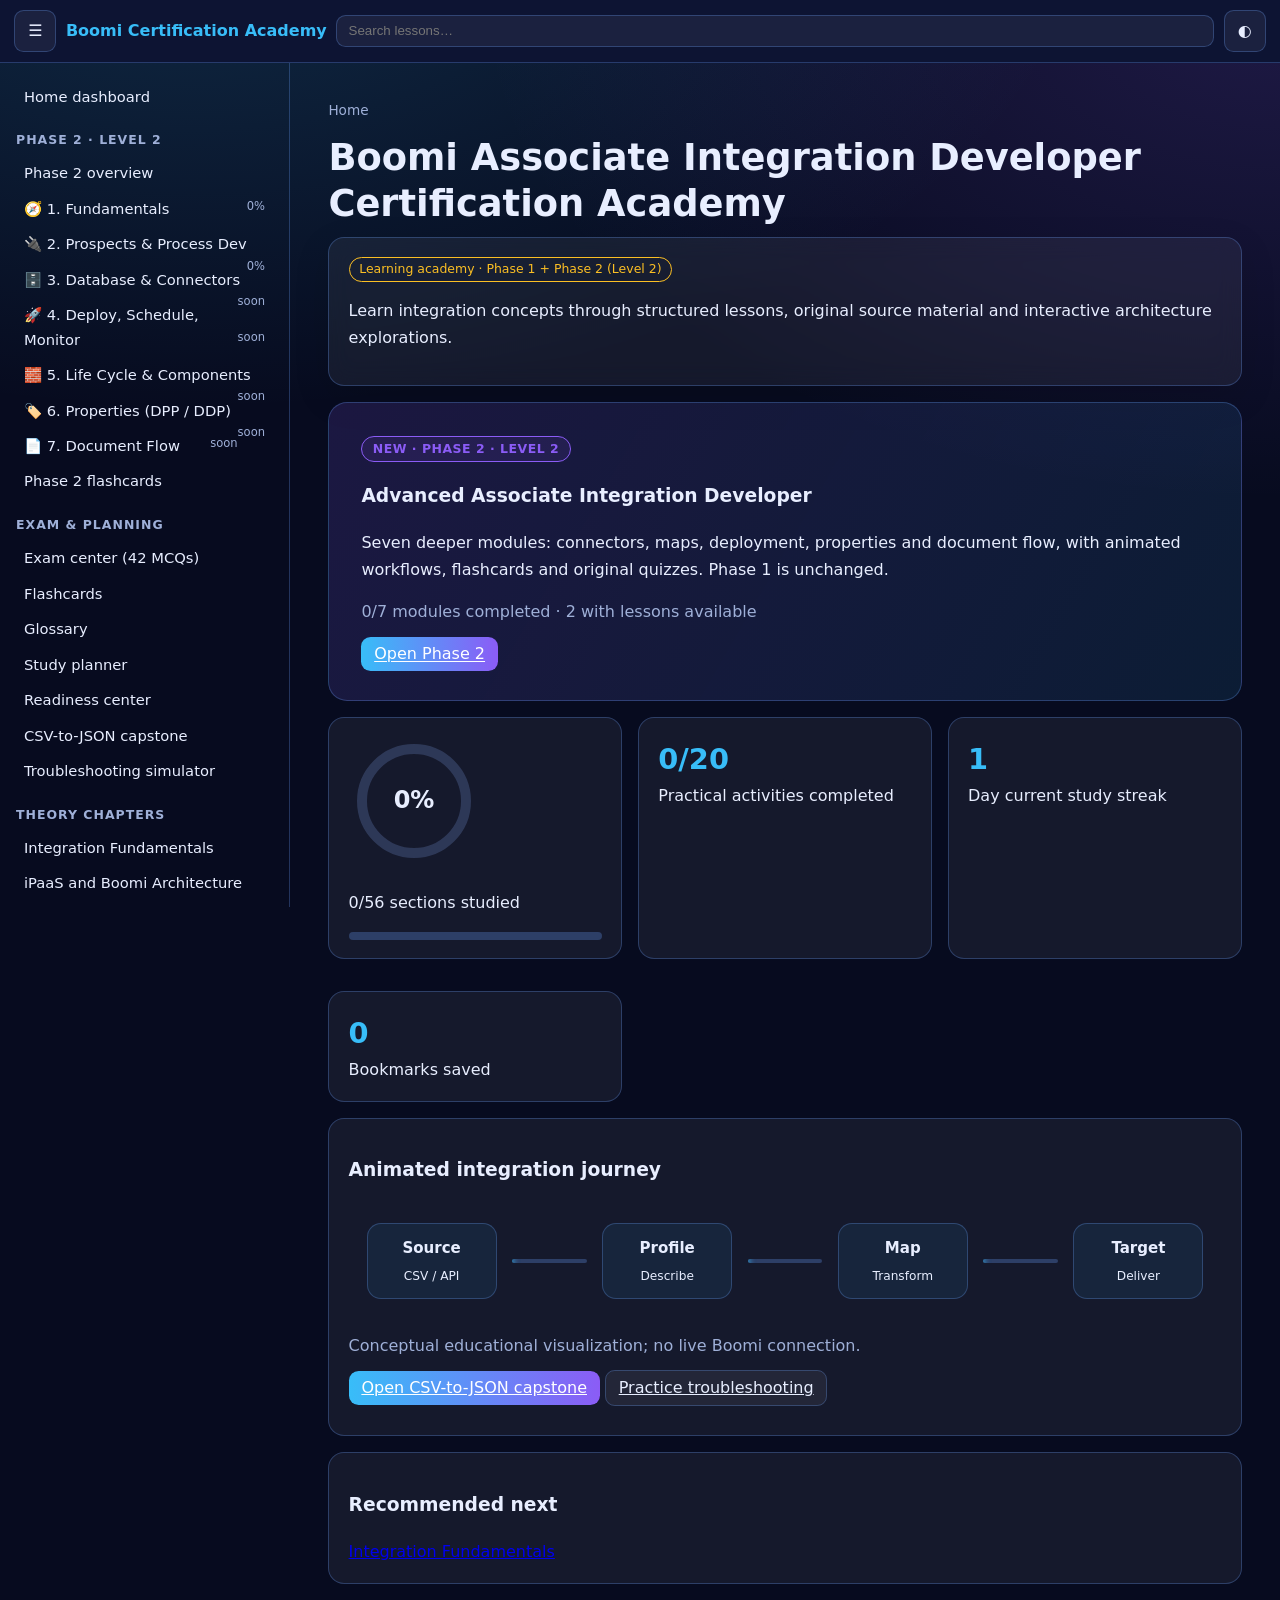
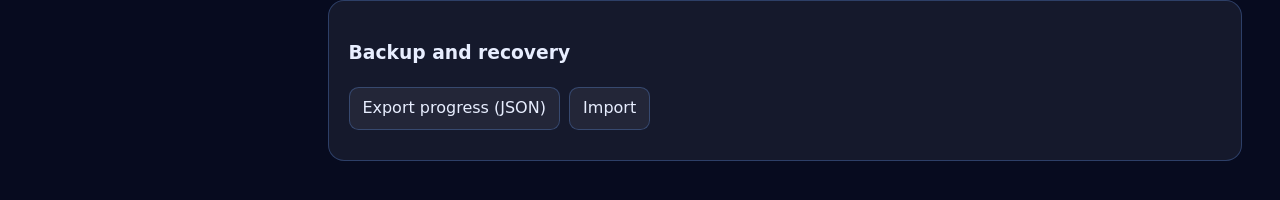
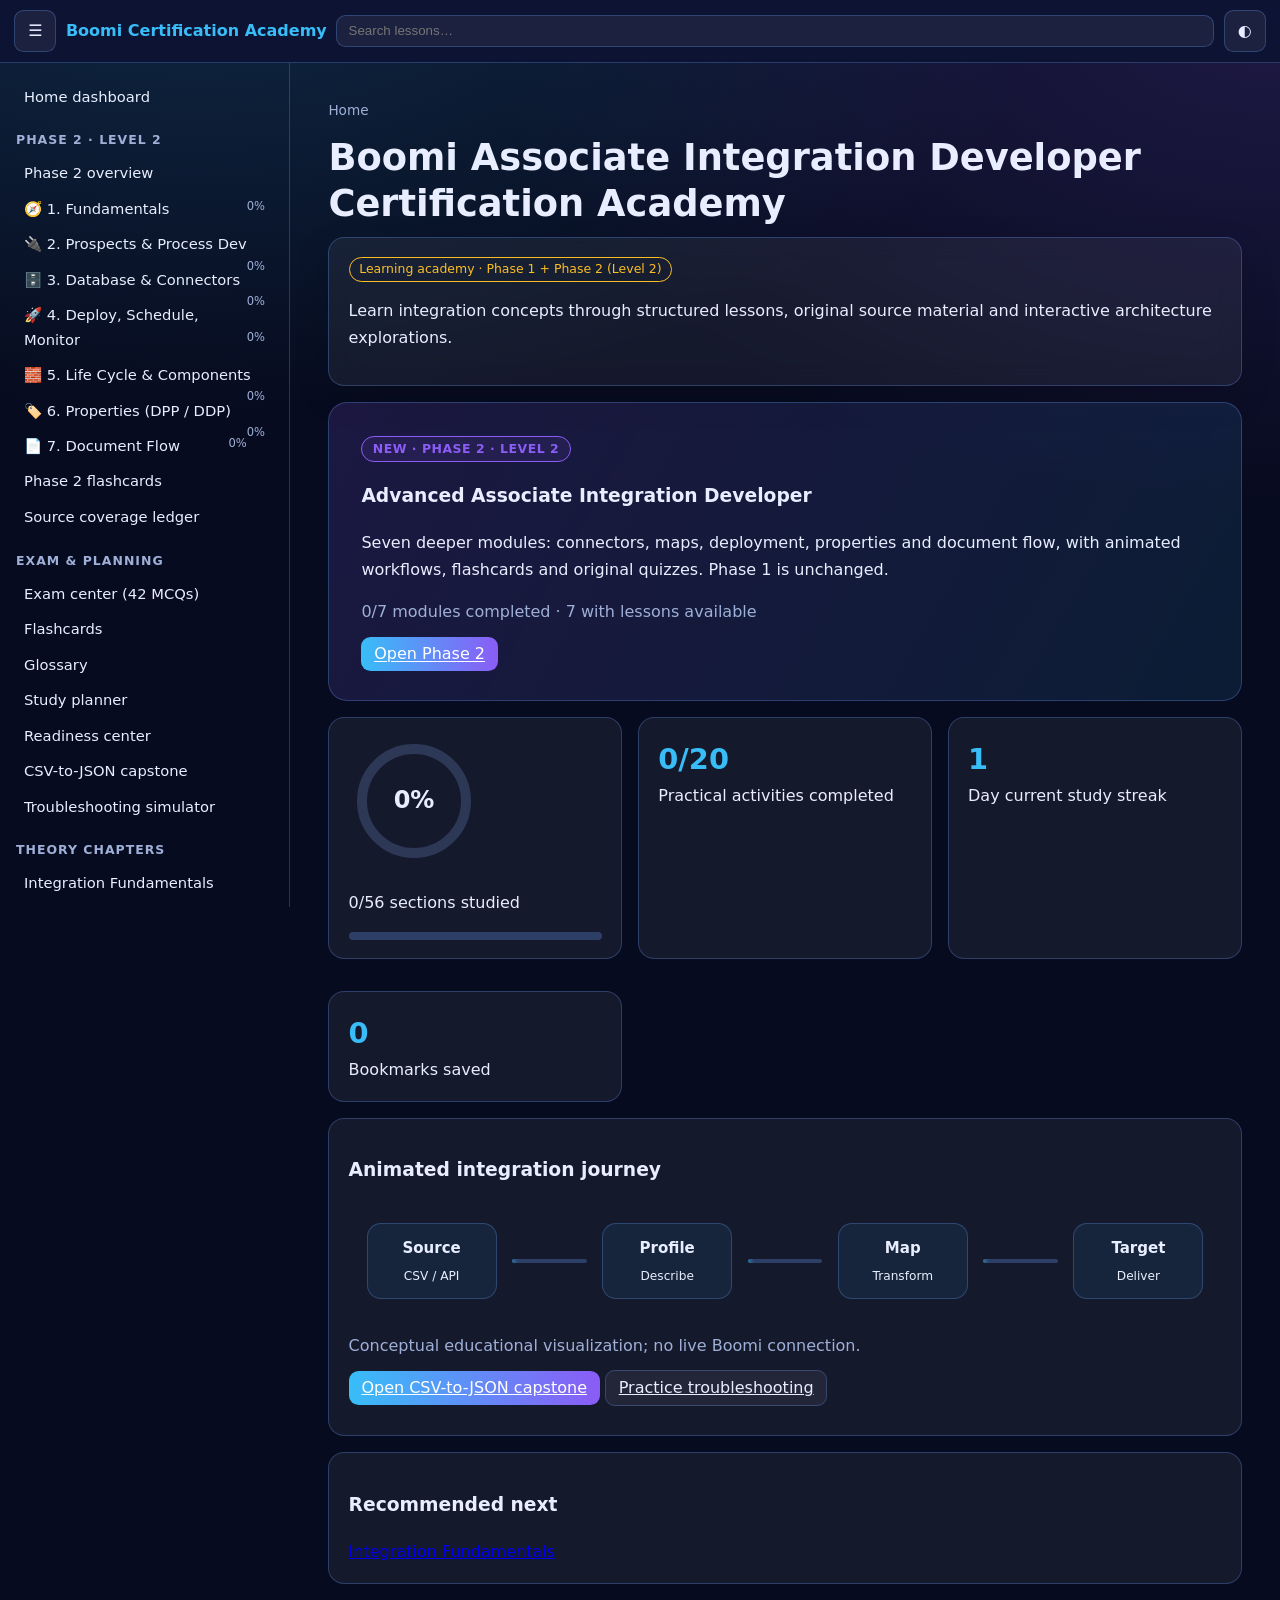
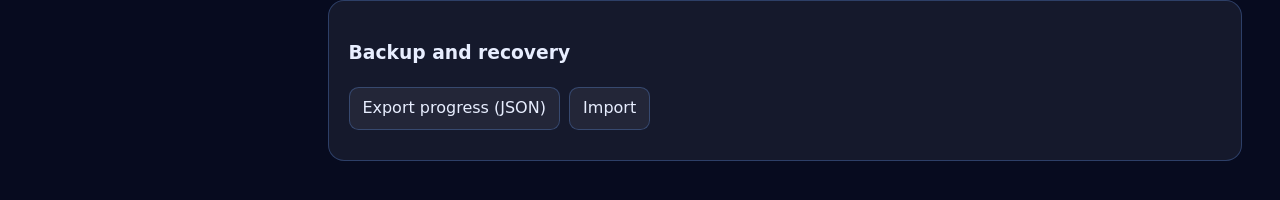
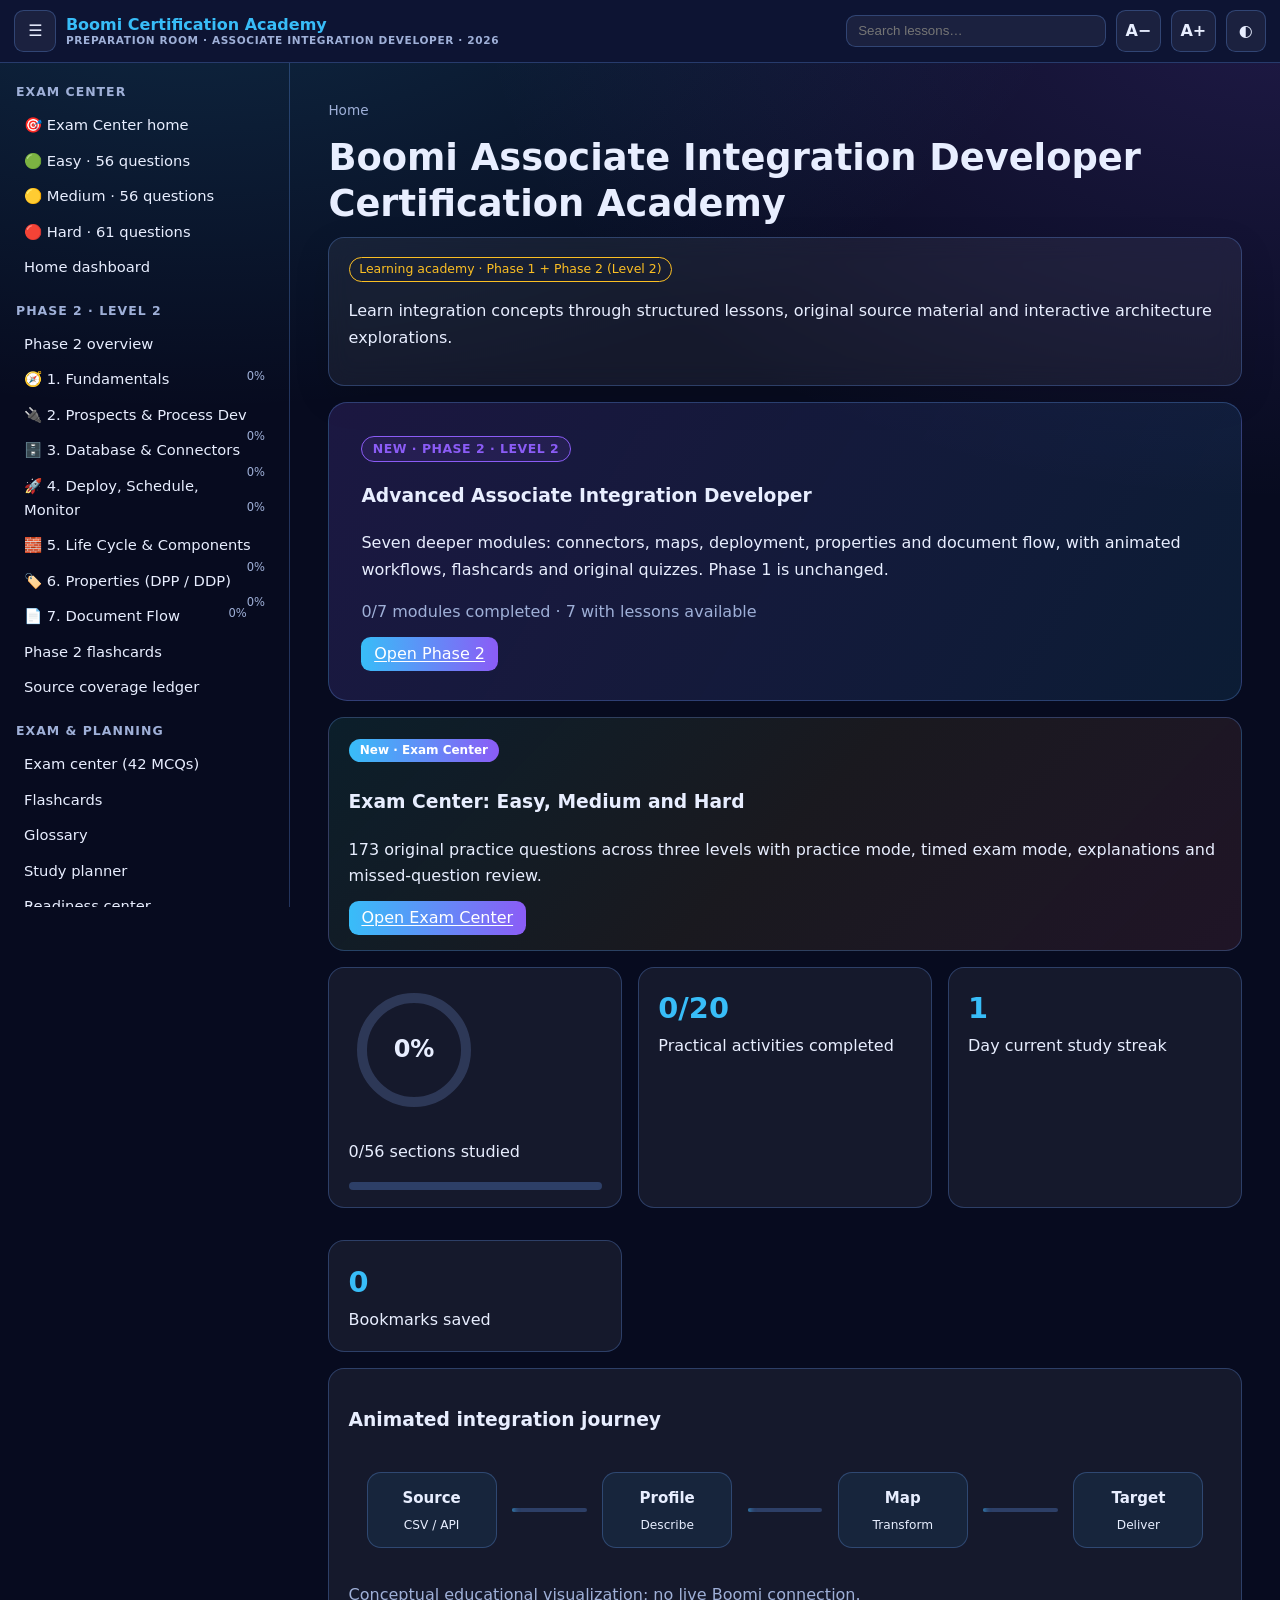
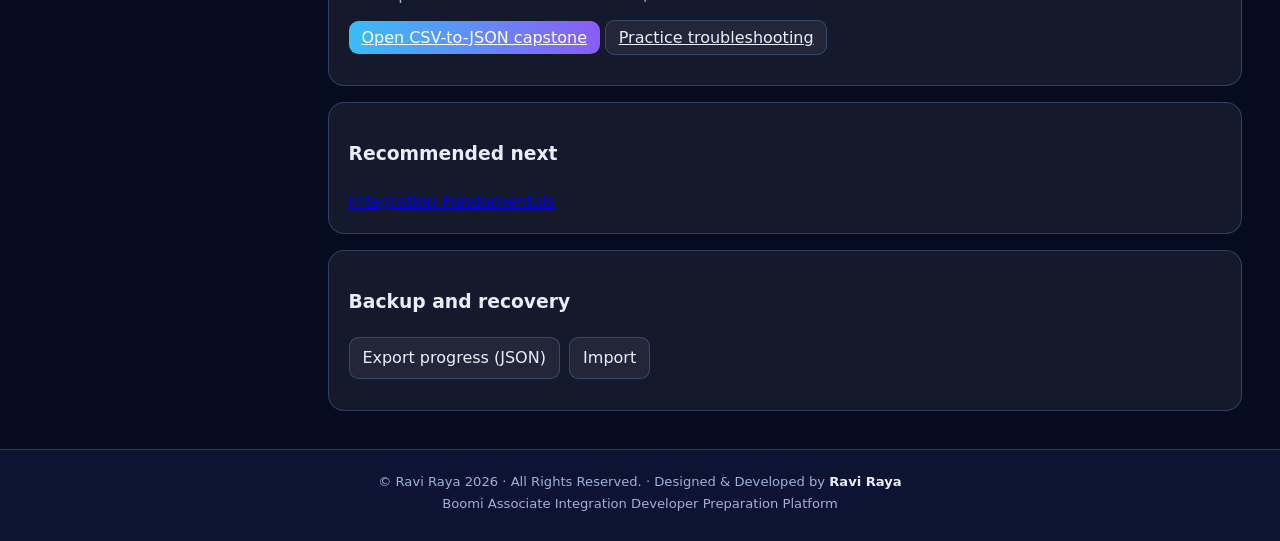
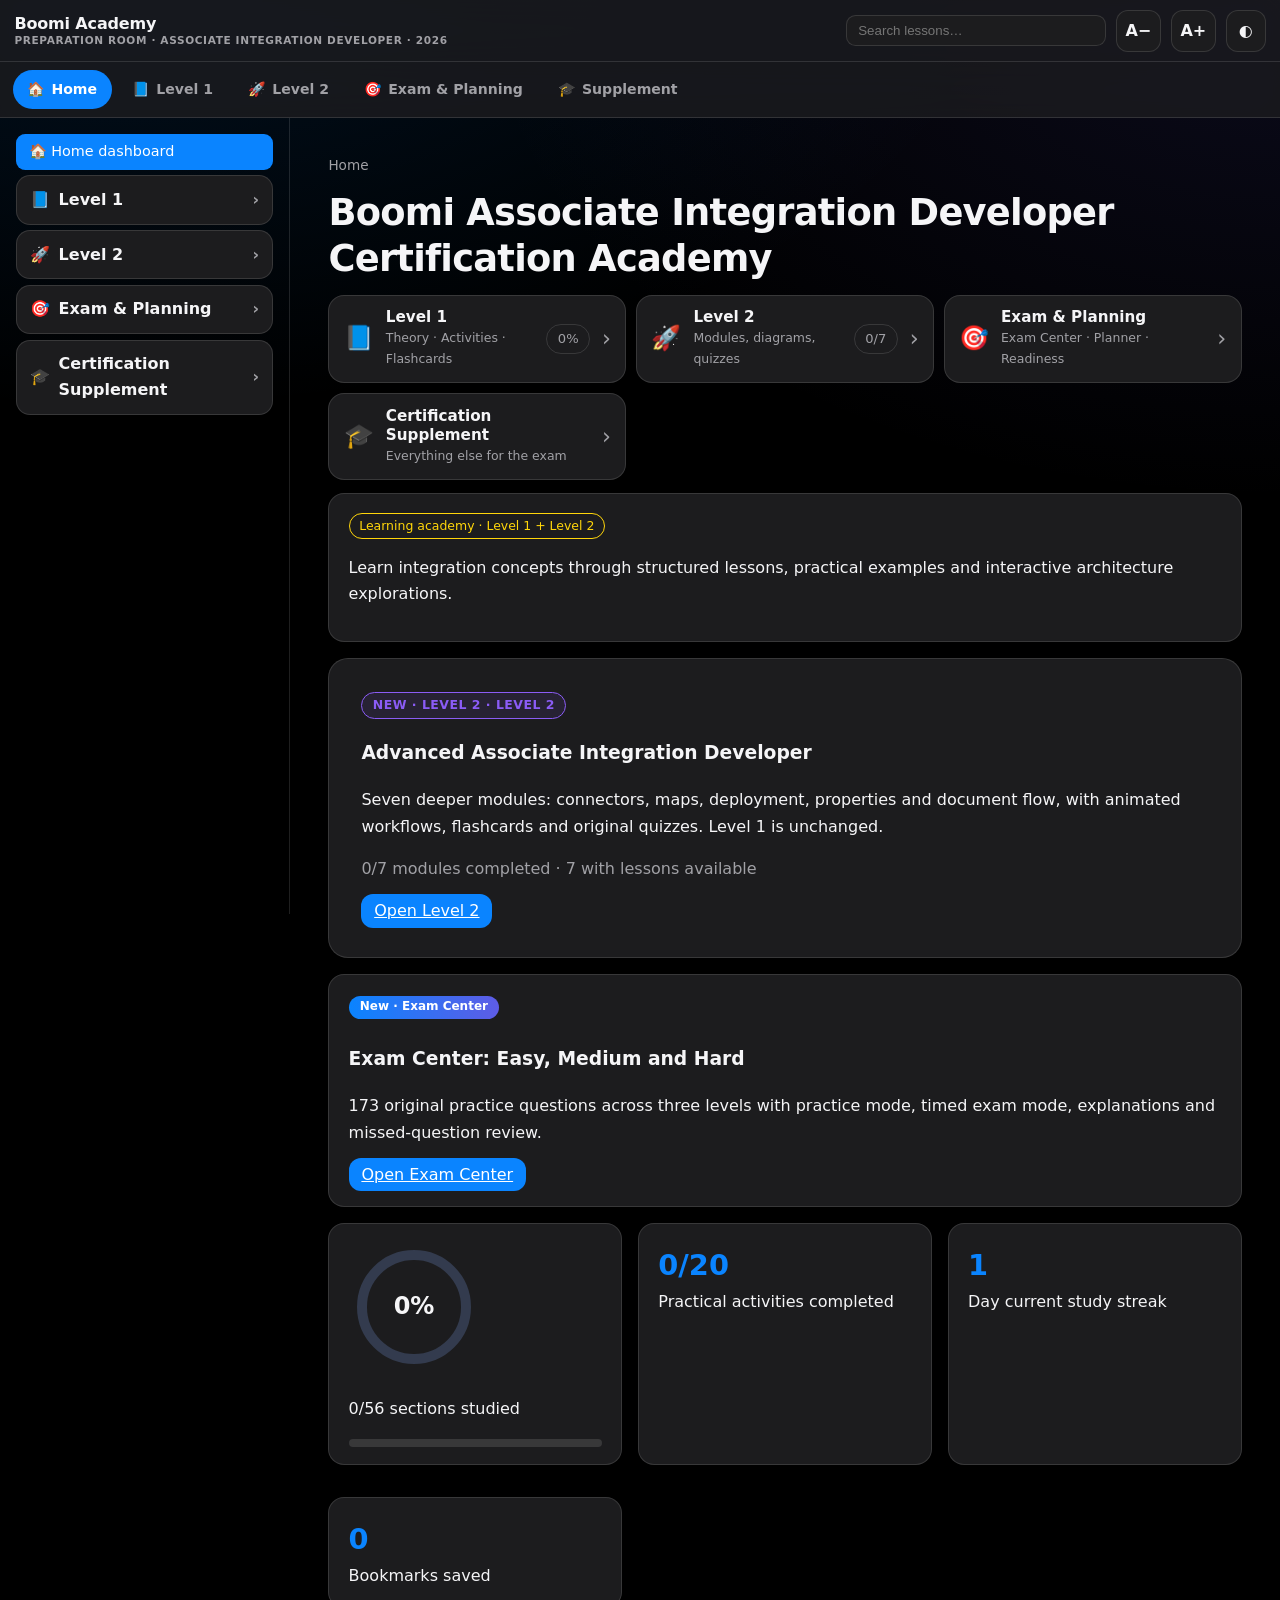
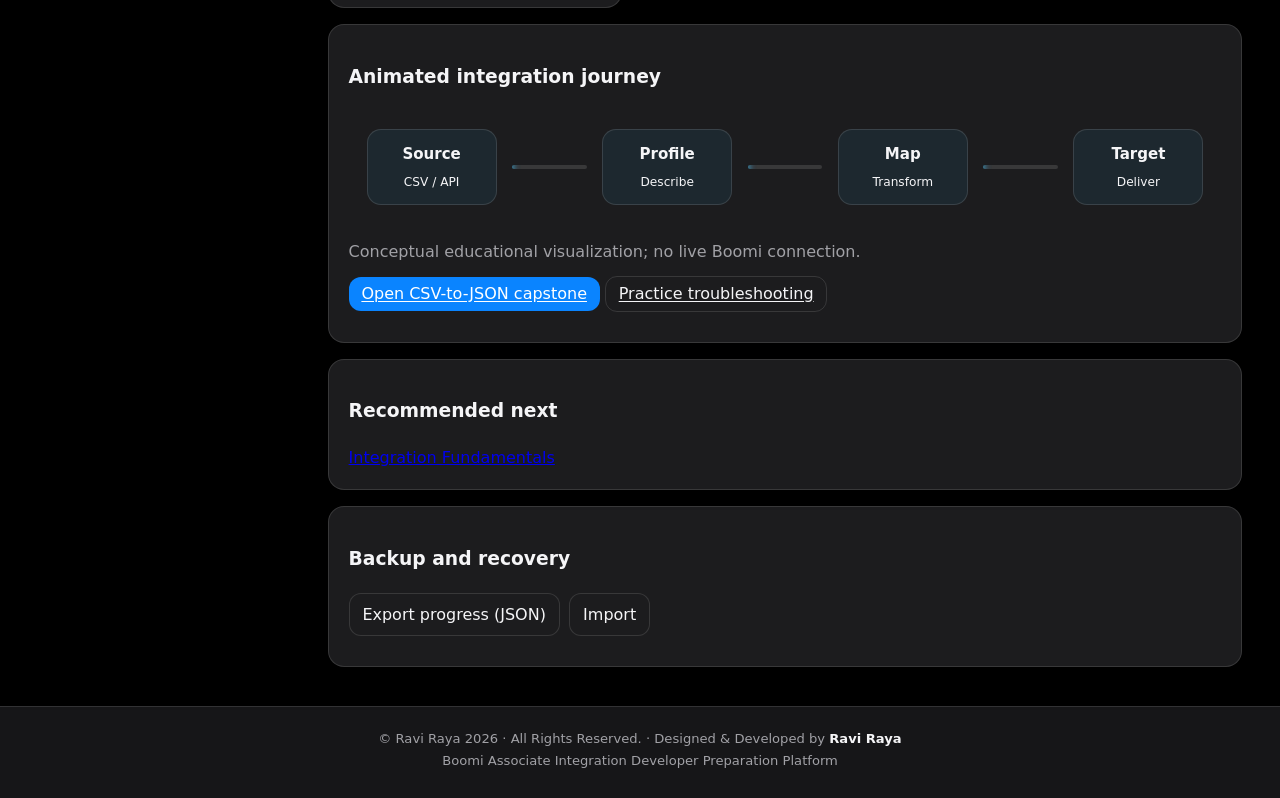
